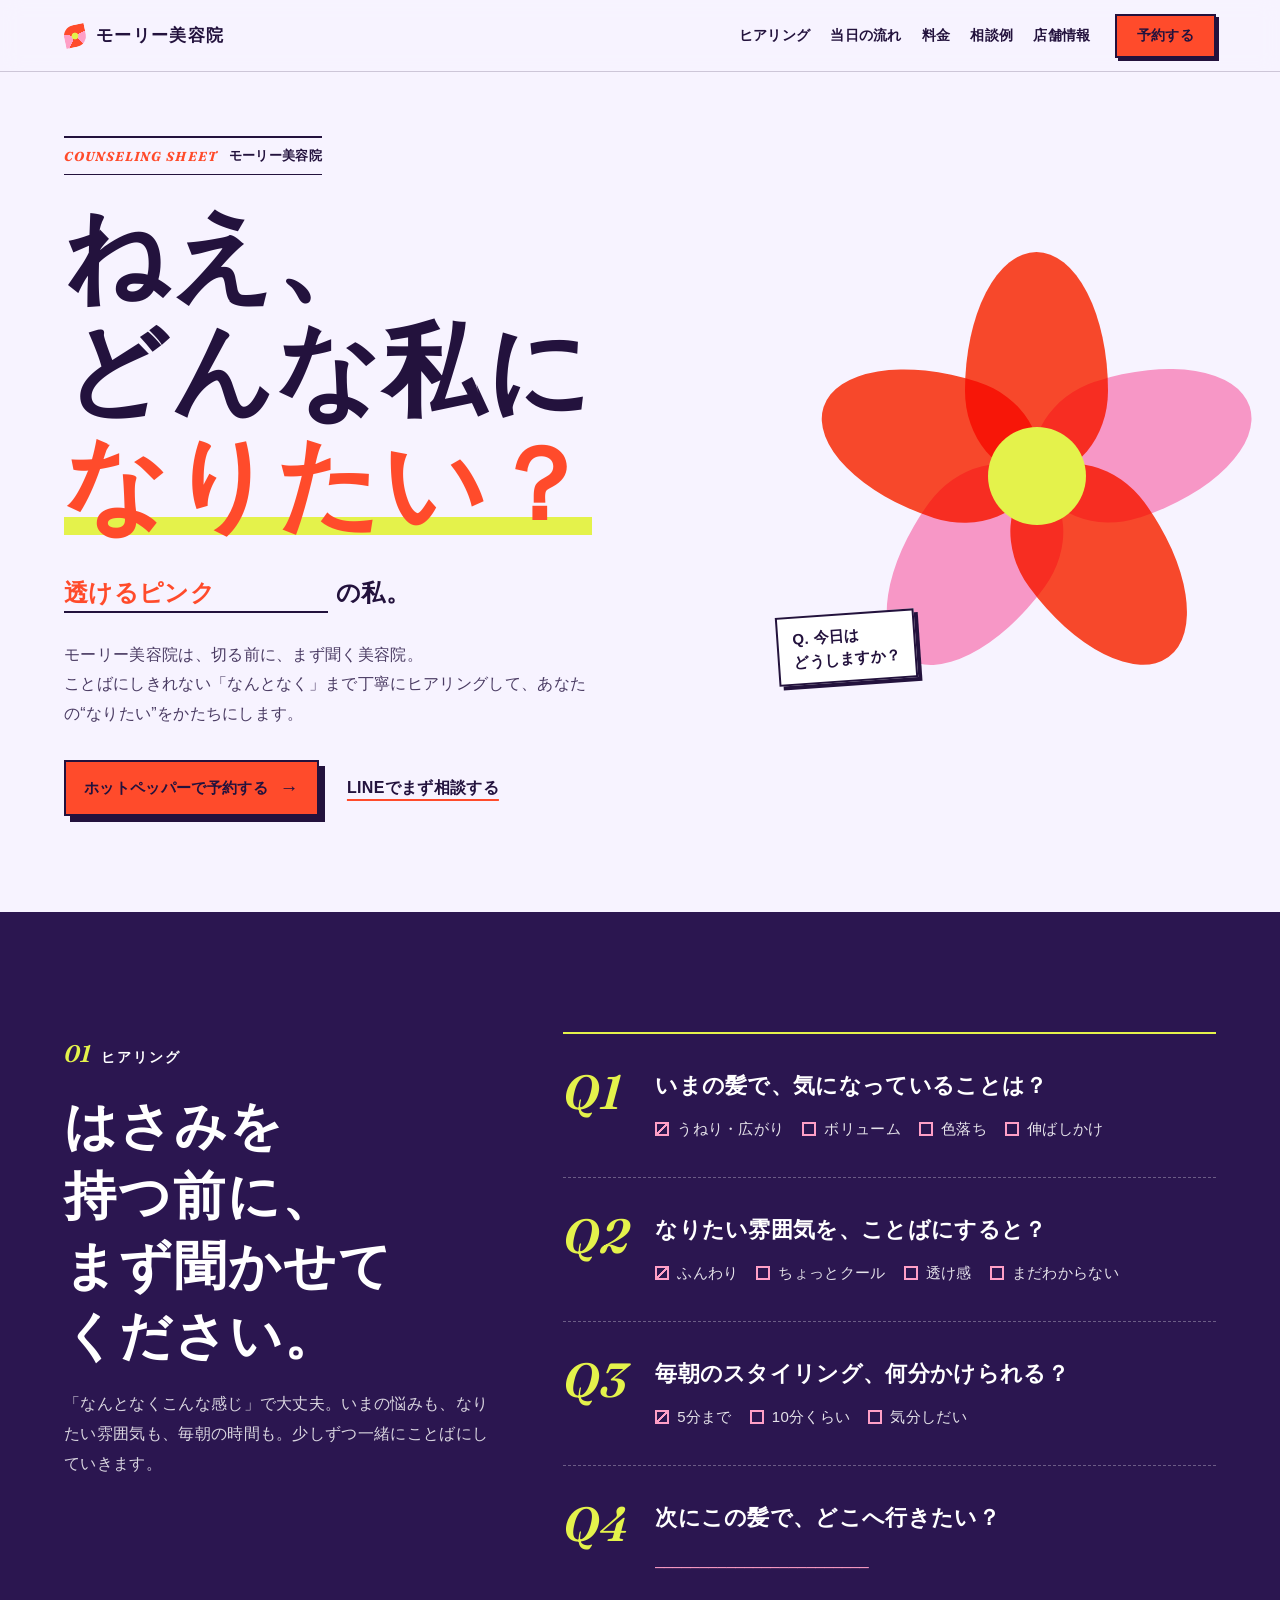
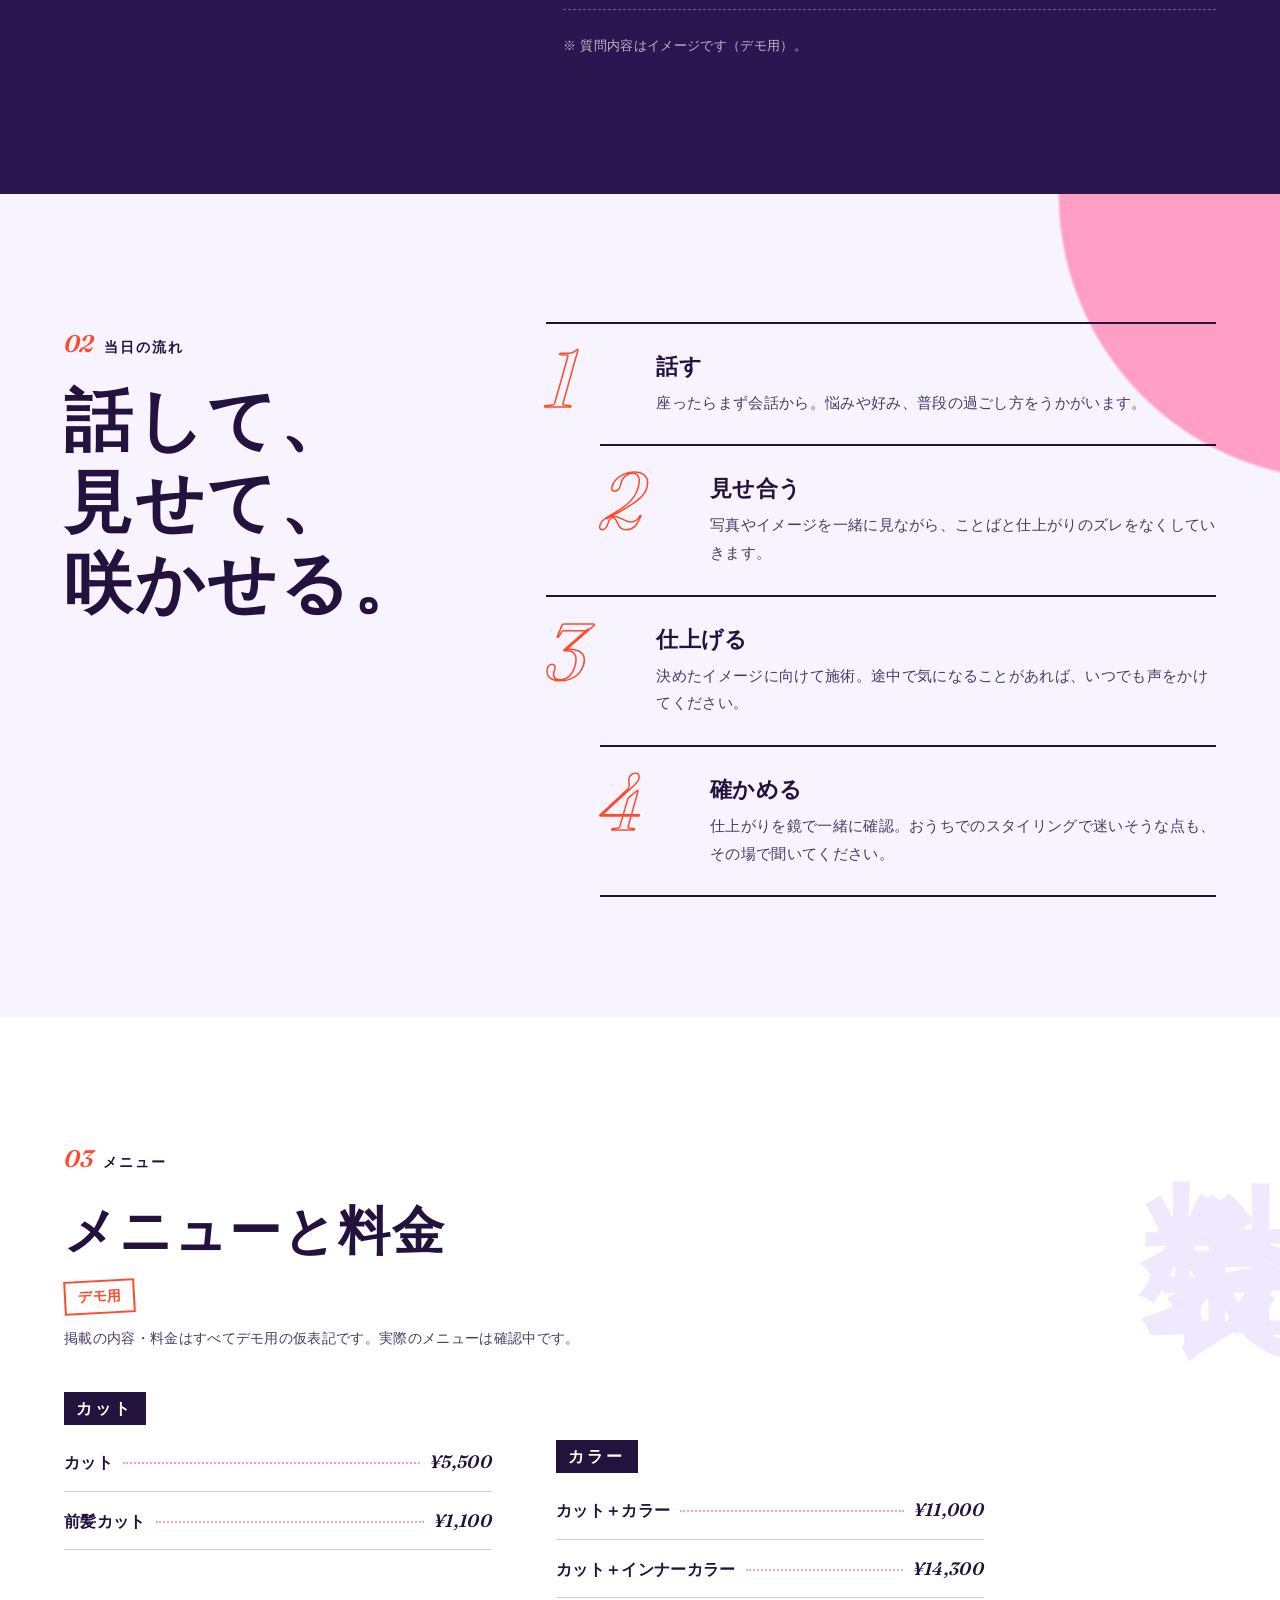
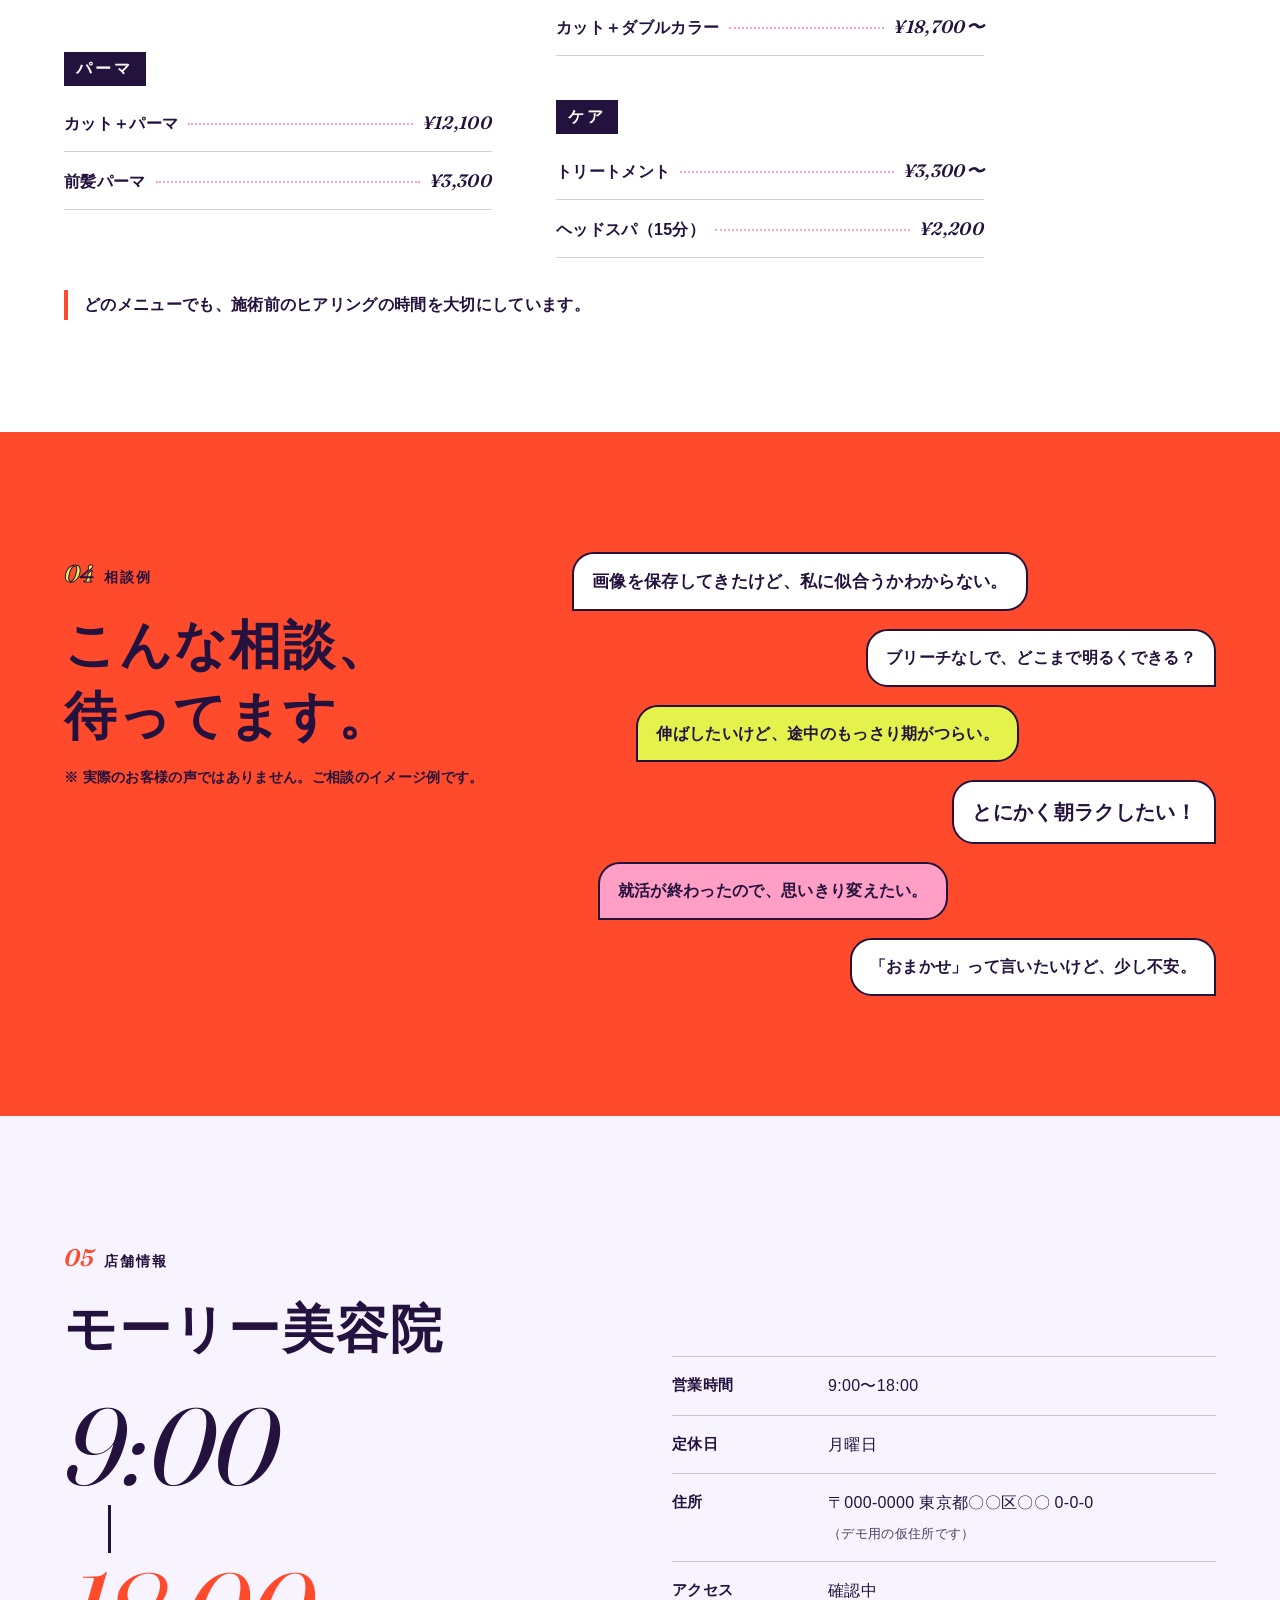
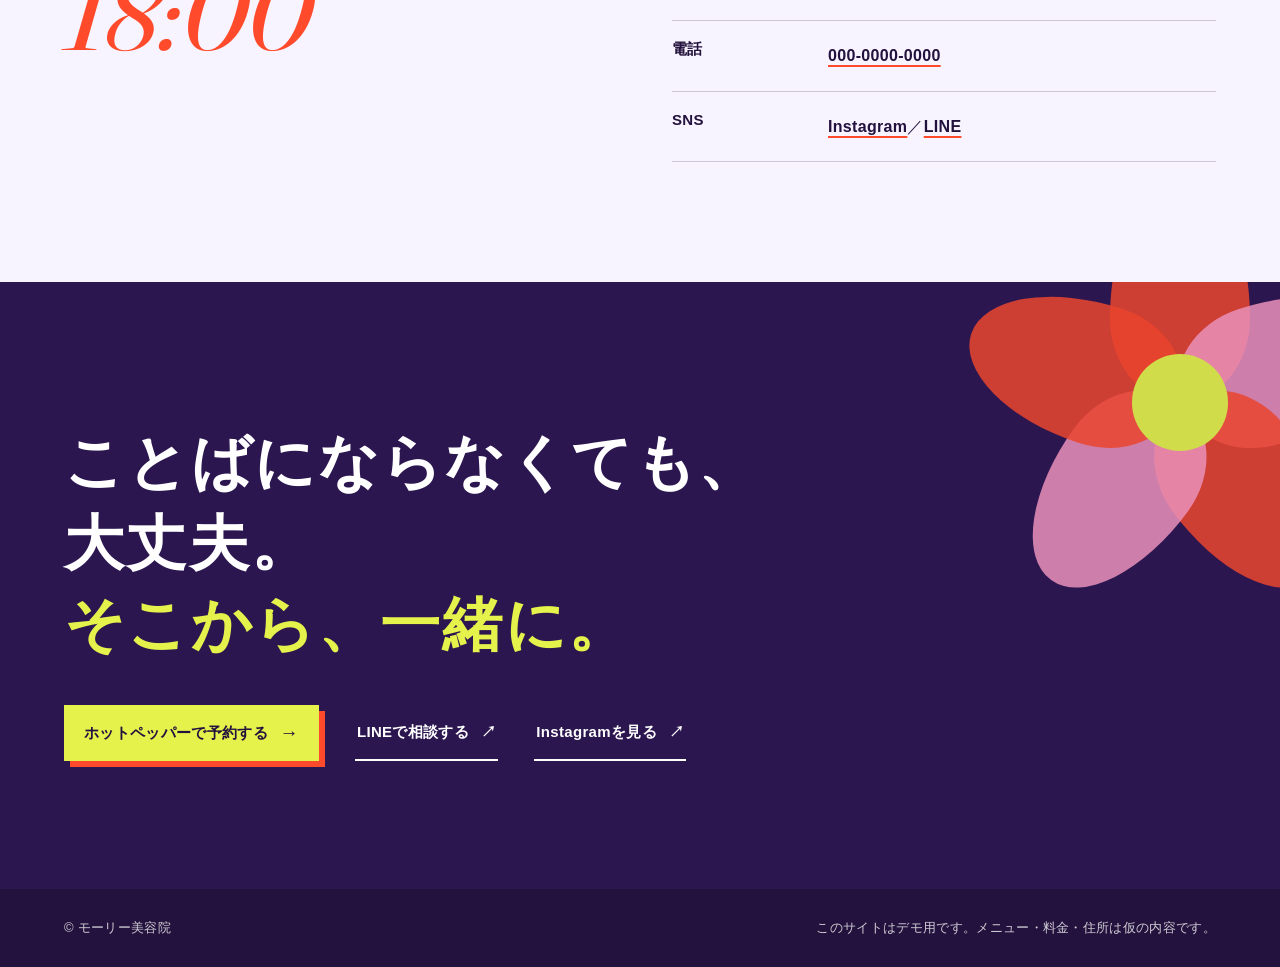
==== public/sites/morley-salon/index.html @ 08909220 "Add Morley salon LP (public/sites/morley-salon) Typography-led, counseling-sheet concept LP for モーリー" ====
<!doctype html>
<html lang="ja">
<head>
  <meta charset="utf-8">
  <meta name="viewport" content="width=device-width, initial-scale=1, viewport-fit=cover">
  <title>モーリー美容院｜話すほど、なりたい髪に近づく美容院</title>
  <meta name="description" content="モーリー美容院は、切る前にまず聞く美容院。なりたい雰囲気や毎日のスタイリングまで丁寧にヒアリングし、あなたの「なりたい」をかたちにします。営業時間 9:00〜18:00／月曜定休。">
  <meta name="theme-color" content="#2b1650">

  <meta property="og:type" content="website">
  <meta property="og:locale" content="ja_JP">
  <meta property="og:site_name" content="モーリー美容院">
  <meta property="og:title" content="モーリー美容院｜話すほど、なりたい髪に近づく美容院">
  <meta property="og:description" content="切る前に、まず聞く。なりたい雰囲気や毎日のスタイリングまで丁寧にヒアリングする美容院です。">
  <meta name="twitter:card" content="summary">

  <link rel="icon" href="data:image/svg+xml,%3Csvg xmlns='http://www.w3.org/2000/svg' viewBox='0 0 32 32'%3E%3Cg transform='translate(16 16)'%3E%3Cellipse cy='-7' rx='5' ry='8' fill='%23ff4b2b'/%3E%3Cellipse cy='-7' rx='5' ry='8' fill='%23ff9fc6' transform='rotate(72)'/%3E%3Cellipse cy='-7' rx='5' ry='8' fill='%23ff4b2b' transform='rotate(144)'/%3E%3Cellipse cy='-7' rx='5' ry='8' fill='%23ff9fc6' transform='rotate(216)'/%3E%3Cellipse cy='-7' rx='5' ry='8' fill='%23ff4b2b' transform='rotate(288)'/%3E%3Ccircle r='4' fill='%23e4f24b'/%3E%3C/g%3E%3C/svg%3E">

  <link rel="preconnect" href="https://fonts.googleapis.com">
  <link rel="preconnect" href="https://fonts.gstatic.com" crossorigin>
  <link rel="stylesheet" href="https://fonts.googleapis.com/css2?family=Fraunces:ital,opsz,wght@1,9..144,400;1,9..144,600&family=Zen+Kaku+Gothic+New:wght@400;700;900&display=swap">
  <link rel="stylesheet" href="style.css">
  <script src="script.js" defer></script>
</head>
<body>
  <a class="skip" href="#main">本文へスキップ</a>

  <header class="site-header">
    <a class="logo" href="#top" aria-label="モーリー美容院 ページの先頭へ">
      <span class="logo__mark" aria-hidden="true"></span>
      <span class="logo__text">モーリー美容院</span>
    </a>
    <button class="nav-toggle" type="button" aria-expanded="false" aria-controls="site-nav">
      <span class="nav-toggle__bars" aria-hidden="true"></span>
      <span class="nav-toggle__label">メニュー</span>
    </button>
    <nav class="site-nav" id="site-nav" aria-label="ページ内リンク">
      <ul>
        <li><a href="#hearing">ヒアリング</a></li>
        <li><a href="#flow">当日の流れ</a></li>
        <li><a href="#menu">料金</a></li>
        <li><a href="#talk">相談例</a></li>
        <li><a href="#info">店舗情報</a></li>
      </ul>
      <a class="site-nav__cta" href="https://beauty.hotpepper.jp/" target="_blank" rel="noopener noreferrer">予約する</a>
    </nav>
  </header>

  <main id="main">
    <!-- HERO: 問いかけから始まる -->
    <section class="hero" id="top" aria-labelledby="hero-title">
      <div class="hero__copy">
        <p class="hero__sheet"><span>COUNSELING SHEET</span> モーリー美容院</p>
        <h1 class="hero__title" id="hero-title">
          <span class="hero__line">ねえ、</span>
          <span class="hero__line">どんな私に</span>
          <span class="hero__line hero__line--accent">なりたい？</span>
        </h1>

        <p class="hero__fill">
          <span class="sr-only">たとえば「透けるピンク」「伸ばしかけでも可愛い」「朝5分で決まる」「特別な日仕様」の私。</span>
          <span class="hero__blank" aria-hidden="true">
            <span class="hero__words">
              <span>透けるピンク</span>
              <span>伸ばしかけでも可愛い</span>
              <span>朝5分で決まる</span>
              <span>特別な日仕様</span>
              <span>透けるピンク</span>
            </span>
          </span>
          <span class="hero__fill-tail" aria-hidden="true">の私。</span>
        </p>

        <p class="hero__lead">
          モーリー美容院は、切る前に、まず聞く美容院。<br class="br-md">
          ことばにしきれない「なんとなく」まで丁寧にヒアリングして、あなたの“なりたい”をかたちにします。
        </p>

        <div class="hero__actions">
          <a class="btn btn--block" href="https://beauty.hotpepper.jp/" target="_blank" rel="noopener noreferrer">
            ホットペッパーで予約する<span class="btn__arrow" aria-hidden="true">→</span>
          </a>
          <a class="textlink" href="https://entry.line.biz/start/jp/" target="_blank" rel="noopener noreferrer">LINEでまず相談する</a>
        </div>
      </div>

      <div class="hero__art" aria-hidden="true">
        <div class="bloom bloom--hero">
          <span style="--i:0"></span><span style="--i:1"></span><span style="--i:2"></span><span style="--i:3"></span><span style="--i:4"></span>
          <i></i>
        </div>
        <p class="hero__note">Q. 今日は<br>どうしますか？</p>
      </div>
    </section>

    <!-- HEARING SHEET: 強みをそのまま見せる -->
    <section class="hearing" id="hearing" aria-labelledby="hearing-title">
      <div class="hearing__head">
        <p class="eyebrow"><span class="num">01</span>ヒアリング</p>
        <h2 id="hearing-title"><span class="ib">はさみを</span><span class="ib">持つ前に、</span><br><span class="ib">まず聞かせて</span><span class="ib">ください。</span></h2>
        <p>「なんとなくこんな感じ」で大丈夫。いまの悩みも、なりたい雰囲気も、毎朝の時間も。少しずつ一緒にことばにしていきます。</p>
      </div>

      <ol class="sheet">
        <li class="sheet__row">
          <span class="sheet__q" aria-hidden="true">Q1</span>
          <div>
            <h3>いまの髪で、気になっていることは？</h3>
            <ul class="checks" aria-label="回答例">
              <li>うねり・広がり</li><li>ボリューム</li><li>色落ち</li><li>伸ばしかけ</li>
            </ul>
          </div>
        </li>
        <li class="sheet__row">
          <span class="sheet__q" aria-hidden="true">Q2</span>
          <div>
            <h3>なりたい雰囲気を、ことばにすると？</h3>
            <ul class="checks" aria-label="回答例">
              <li>ふんわり</li><li>ちょっとクール</li><li>透け感</li><li>まだわからない</li>
            </ul>
          </div>
        </li>
        <li class="sheet__row">
          <span class="sheet__q" aria-hidden="true">Q3</span>
          <div>
            <h3>毎朝のスタイリング、何分かけられる？</h3>
            <ul class="checks" aria-label="回答例">
              <li>5分まで</li><li>10分くらい</li><li>気分しだい</li>
            </ul>
          </div>
        </li>
        <li class="sheet__row">
          <span class="sheet__q" aria-hidden="true">Q4</span>
          <div>
            <h3>次にこの髪で、どこへ行きたい？</h3>
            <p class="sheet__free"><span aria-hidden="true">________________________</span><span class="sr-only">自由回答</span></p>
          </div>
        </li>
      </ol>
      <p class="hearing__note">※ 質問内容はイメージです（デモ用）。</p>
    </section>

    <!-- FLOW: 当日の流れ -->
    <section class="flow" id="flow" aria-labelledby="flow-title">
      <div class="flow__head">
        <p class="eyebrow"><span class="num">02</span>当日の流れ</p>
        <h2 id="flow-title">話して、<br>見せて、<br>咲かせる。</h2>
      </div>
      <ol class="steps">
        <li class="step">
          <span class="step__no" aria-hidden="true">1</span>
          <h3>話す</h3>
          <p>座ったらまず会話から。悩みや好み、普段の過ごし方をうかがいます。</p>
        </li>
        <li class="step">
          <span class="step__no" aria-hidden="true">2</span>
          <h3>見せ合う</h3>
          <p>写真やイメージを一緒に見ながら、ことばと仕上がりのズレをなくしていきます。</p>
        </li>
        <li class="step">
          <span class="step__no" aria-hidden="true">3</span>
          <h3>仕上げる</h3>
          <p>決めたイメージに向けて施術。途中で気になることがあれば、いつでも声をかけてください。</p>
        </li>
        <li class="step">
          <span class="step__no" aria-hidden="true">4</span>
          <h3>確かめる</h3>
          <p>仕上がりを鏡で一緒に確認。おうちでのスタイリングで迷いそうな点も、その場で聞いてください。</p>
        </li>
      </ol>
    </section>

    <!-- MENU: デモ用料金表 -->
    <section class="menu" id="menu" aria-labelledby="menu-title">
      <p class="menu__vertical" aria-hidden="true">料金表</p>
      <div class="menu__head">
        <p class="eyebrow"><span class="num">03</span>メニュー</p>
        <h2 id="menu-title">メニューと料金</h2>
        <p class="stamp">デモ用</p>
        <p class="menu__caution">掲載の内容・料金はすべてデモ用の仮表記です。実際のメニューは確認中です。</p>
      </div>

      <div class="pricelist">
        <section class="pricelist__group" aria-labelledby="pl-cut">
          <h3 id="pl-cut">カット</h3>
          <dl>
            <div><dt>カット</dt><dd>¥5,500</dd></div>
            <div><dt>前髪カット</dt><dd>¥1,100</dd></div>
          </dl>
        </section>
        <section class="pricelist__group" aria-labelledby="pl-color">
          <h3 id="pl-color">カラー</h3>
          <dl>
            <div><dt>カット＋カラー</dt><dd>¥11,000</dd></div>
            <div><dt>カット＋インナーカラー</dt><dd>¥14,300</dd></div>
            <div><dt>カット＋ダブルカラー</dt><dd>¥18,700〜</dd></div>
          </dl>
        </section>
        <section class="pricelist__group" aria-labelledby="pl-perm">
          <h3 id="pl-perm">パーマ</h3>
          <dl>
            <div><dt>カット＋パーマ</dt><dd>¥12,100</dd></div>
            <div><dt>前髪パーマ</dt><dd>¥3,300</dd></div>
          </dl>
        </section>
        <section class="pricelist__group" aria-labelledby="pl-care">
          <h3 id="pl-care">ケア</h3>
          <dl>
            <div><dt>トリートメント</dt><dd>¥3,300〜</dd></div>
            <div><dt>ヘッドスパ（15分）</dt><dd>¥2,200</dd></div>
          </dl>
        </section>
      </div>
      <p class="menu__foot">どのメニューでも、施術前のヒアリングの時間を大切にしています。</p>
    </section>

    <!-- TALK: 相談例（口コミではない） -->
    <section class="talk" id="talk" aria-labelledby="talk-title">
      <div class="talk__head">
        <p class="eyebrow"><span class="num">04</span>相談例</p>
        <h2 id="talk-title">こんな相談、<br>待ってます。</h2>
        <p class="talk__caution">※ 実際のお客様の声ではありません。ご相談のイメージ例です。</p>
      </div>
      <ul class="bubbles">
        <li class="bubble bubble--l">画像を保存してきたけど、私に似合うかわからない。</li>
        <li class="bubble">ブリーチなしで、どこまで明るくできる？</li>
        <li class="bubble bubble--alt">伸ばしたいけど、途中のもっさり期がつらい。</li>
        <li class="bubble bubble--s">とにかく朝ラクしたい！</li>
        <li class="bubble bubble--alt2">就活が終わったので、思いきり変えたい。</li>
        <li class="bubble">「おまかせ」って言いたいけど、少し不安。</li>
      </ul>
    </section>

    <!-- INFO -->
    <section class="info" id="info" aria-labelledby="info-title">
      <div class="info__head">
        <p class="eyebrow"><span class="num">05</span>店舗情報</p>
        <h2 id="info-title">モーリー美容院</h2>
      </div>

      <div class="info__time" aria-label="営業時間 9時から18時">
        <span class="info__clock">9:00</span><span class="info__dash" aria-hidden="true"></span><span class="info__clock">18:00</span>
      </div>

      <dl class="info__list">
        <div><dt>営業時間</dt><dd>9:00〜18:00</dd></div>
        <div><dt>定休日</dt><dd>月曜日</dd></div>
        <div><dt>住所</dt><dd>〒000-0000 東京都〇〇区〇〇 0-0-0<br><small>（デモ用の仮住所です）</small></dd></div>
        <div><dt>アクセス</dt><dd>確認中</dd></div>
        <div><dt>電話</dt><dd><a href="tel:00000000000">000-0000-0000</a></dd></div>
        <div><dt>SNS</dt><dd><a href="https://www.instagram.com/?hl=ja" target="_blank" rel="noopener noreferrer">Instagram</a>／<a href="https://entry.line.biz/start/jp/" target="_blank" rel="noopener noreferrer">LINE</a></dd></div>
      </dl>
    </section>

    <!-- CLOSING -->
    <section class="closing" aria-labelledby="closing-title">
      <div class="bloom bloom--closing" aria-hidden="true">
        <span style="--i:0"></span><span style="--i:1"></span><span style="--i:2"></span><span style="--i:3"></span><span style="--i:4"></span>
        <i></i>
      </div>
      <h2 id="closing-title"><span class="ib">ことばに</span><span class="ib">ならなくても、</span><br>大丈夫。<br><em><span class="ib">そこから、</span><span class="ib">一緒に。</span></em></h2>
      <ul class="closing__actions">
        <li><a class="btn btn--block btn--citron" href="https://beauty.hotpepper.jp/" target="_blank" rel="noopener noreferrer">ホットペッパーで予約する<span class="btn__arrow" aria-hidden="true">→</span></a></li>
        <li><a class="btn btn--ghost" href="https://entry.line.biz/start/jp/" target="_blank" rel="noopener noreferrer">LINEで相談する</a></li>
        <li><a class="btn btn--ghost" href="https://www.instagram.com/?hl=ja" target="_blank" rel="noopener noreferrer">Instagramを見る</a></li>
      </ul>
    </section>
  </main>

  <footer class="site-footer">
    <p>© モーリー美容院</p>
    <p>このサイトはデモ用です。メニュー・料金・住所は仮の内容です。</p>
  </footer>

  <nav class="dock" aria-label="予約・お問い合わせ">
    <a class="dock__main" href="https://beauty.hotpepper.jp/" target="_blank" rel="noopener noreferrer">予約する</a>
    <a href="https://entry.line.biz/start/jp/" target="_blank" rel="noopener noreferrer">LINE</a>
    <a href="tel:00000000000">電話</a>
  </nav>
</body>
</html>
---- public/sites/morley-salon/style.css ----
/* モーリー美容院 — DESIGN DNA「話すほど、咲く。」
   カウンセリングシートを構造にしたタイポグラフィ主体・左右非対称のLP */

:root {
  --paper: #f7f3ff;
  --paper-2: #efe8ff;
  --ink: #23123d;
  --ink-soft: #4a3b63;
  --violet: #2b1650;
  --vermilion: #ff4b2b;
  --pink: #ff9fc6;
  --citron: #e4f24b;
  --white: #fff;
  --line: rgba(35, 18, 61, .2);

  --font-ja: "Zen Kaku Gothic New", "Hiragino Sans", "Hiragino Kaku Gothic ProN", "Noto Sans JP", sans-serif;
  --font-accent: "Fraunces", Georgia, serif;

  --header-h: 60px;
  --dock-h: 64px;
  --gutter: 20px;
  --max: 1200px;
}

*,
*::before,
*::after { box-sizing: border-box; }

html {
  -webkit-text-size-adjust: 100%;
  scroll-behavior: smooth;
  scroll-padding-top: calc(var(--header-h) + 16px);
}

body {
  margin: 0;
  background: var(--paper);
  color: var(--ink);
  font-family: var(--font-ja);
  font-size: 1rem;
  line-height: 1.85;
  letter-spacing: .02em;
  overflow-x: clip;
  padding-bottom: calc(var(--dock-h) + env(safe-area-inset-bottom));
}

h1, h2, h3, p, ul, ol, dl, dd { margin: 0; }
ul, ol { padding: 0; list-style: none; }
a { color: inherit; }
img { max-width: 100%; height: auto; display: block; }

:focus-visible {
  outline: 3px solid var(--vermilion);
  outline-offset: 3px;
}

.sr-only {
  position: absolute !important;
  width: 1px; height: 1px;
  overflow: hidden;
  clip: rect(0 0 0 0);
  clip-path: inset(50%);
  white-space: nowrap;
}

.skip {
  position: absolute;
  left: 8px; top: -100px;
  z-index: 100;
  background: var(--ink);
  color: var(--white);
  padding: 10px 16px;
}
.skip:focus { top: 8px; }

.br-md { display: none; }

/* ---------- Header ---------- */
.site-header {
  position: fixed;
  inset: 0 0 auto 0;
  z-index: 50;
  height: var(--header-h);
  display: flex;
  align-items: center;
  justify-content: space-between;
  padding: 0 var(--gutter);
  background: rgba(247, 243, 255, .92);
  -webkit-backdrop-filter: blur(10px);
  backdrop-filter: blur(10px);
  border-bottom: 1px solid var(--line);
}

.logo {
  display: inline-flex;
  align-items: center;
  gap: 10px;
  text-decoration: none;
  font-weight: 900;
  font-size: 1.0625rem;
  letter-spacing: .08em;
  min-height: 44px;
}
.logo__mark {
  width: 22px; height: 22px;
  background:
    radial-gradient(circle at 50% 50%, var(--citron) 0 22%, transparent 23%),
    conic-gradient(var(--vermilion) 0 20%, var(--pink) 0 40%, var(--vermilion) 0 60%, var(--pink) 0 80%, var(--vermilion) 0);
  border-radius: 50% 0 50% 0;
  transform: rotate(-12deg);
}

.nav-toggle {
  display: inline-flex;
  align-items: center;
  gap: 8px;
  min-height: 44px;
  padding: 0 4px 0 8px;
  border: 0;
  background: none;
  color: var(--ink);
  font: inherit;
  font-size: .875rem;
  font-weight: 700;
  cursor: pointer;
}
.nav-toggle__bars,
.nav-toggle__bars::before,
.nav-toggle__bars::after {
  display: block;
  width: 22px; height: 2px;
  background: currentColor;
  transition: transform .25s;
}
.nav-toggle__bars { position: relative; }
.nav-toggle__bars::before,
.nav-toggle__bars::after { content: ""; position: absolute; left: 0; }
.nav-toggle__bars::before { top: -7px; }
.nav-toggle__bars::after { top: 7px; width: 14px; }
.nav-toggle[aria-expanded="true"] .nav-toggle__bars { background: transparent; }
.nav-toggle[aria-expanded="true"] .nav-toggle__bars::before { transform: translateY(7px) rotate(45deg); }
.nav-toggle[aria-expanded="true"] .nav-toggle__bars::after { width: 22px; transform: translateY(-7px) rotate(-45deg); }

.site-nav {
  position: fixed;
  top: var(--header-h);
  left: 0; right: 0;
  background: var(--violet);
  color: var(--white);
  padding: 8px var(--gutter) 28px;
  display: none;
  max-height: calc(100dvh - var(--header-h));
  overflow-y: auto;
}
.site-nav.is-open { display: block; }
.site-nav ul li { border-bottom: 1px solid rgba(255, 255, 255, .16); }
.site-nav ul a {
  display: flex;
  align-items: center;
  min-height: 56px;
  font-size: 1.125rem;
  font-weight: 700;
  text-decoration: none;
}
.site-nav__cta {
  display: flex;
  align-items: center;
  justify-content: center;
  margin-top: 20px;
  min-height: 52px;
  background: var(--citron);
  color: var(--ink);
  font-weight: 900;
  text-decoration: none;
}

/* ---------- Buttons ---------- */
.btn {
  display: inline-flex;
  align-items: center;
  justify-content: space-between;
  gap: 12px;
  min-height: 56px;
  padding: 0 18px;
  font-weight: 900;
  font-size: .9375rem;
  white-space: nowrap;
  text-decoration: none;
  transition: transform .2s, box-shadow .2s;
}
.btn--block {
  background: var(--vermilion);
  color: var(--ink);
  border: 2px solid var(--ink);
  box-shadow: 6px 6px 0 var(--ink);
}
.btn--block:hover { transform: translate(-2px, -2px); box-shadow: 8px 8px 0 var(--ink); }
.btn--block:active { transform: translate(4px, 4px); box-shadow: 2px 2px 0 var(--ink); }
.btn--citron { background: var(--citron); border-color: var(--citron); box-shadow: 6px 6px 0 var(--vermilion); }
.btn--citron:hover { box-shadow: 8px 8px 0 var(--vermilion); }
.btn--citron:active { box-shadow: 2px 2px 0 var(--vermilion); }
.btn--ghost {
  color: var(--white);
  border-bottom: 2px solid currentColor;
  padding: 0 2px;
}
.btn--ghost::after { content: "↗"; font-family: var(--font-accent); }
.btn--ghost:hover { color: var(--citron); }
.btn__arrow { font-family: var(--font-accent); font-size: 1.25em; }

.textlink {
  display: inline-flex;
  align-items: center;
  min-height: 44px;
  font-weight: 700;
  text-decoration: underline;
  text-decoration-thickness: 2px;
  text-underline-offset: 6px;
  text-decoration-color: var(--vermilion);
}
.textlink:hover { color: var(--vermilion); }

/* ---------- Shared ---------- */
section { position: relative; }

.eyebrow {
  display: flex;
  align-items: baseline;
  gap: 10px;
  font-size: .875rem;
  font-weight: 700;
  letter-spacing: .14em;
  margin-bottom: 14px;
}
.num {
  font-family: var(--font-accent);
  font-style: italic;
  font-weight: 600;
  font-size: 1.5rem;
  letter-spacing: 0;
  color: var(--vermilion);
}

h2 .ib { display: inline-block; }

h2 {
  font-weight: 900;
  font-size: clamp(1.75rem, 1.2rem + 2.8vw, 3.25rem);
  line-height: 1.35;
  letter-spacing: .04em;
}

/* ---------- Bloom (CSSの花) ---------- */
.bloom {
  position: relative;
  aspect-ratio: 1;
  animation: spin 60s linear infinite;
}
.bloom span {
  position: absolute;
  left: 34%;
  bottom: 50%;
  width: 32%;
  height: 50%;
  border-radius: 50% 50% 50% 50% / 62% 62% 38% 38%;
  transform-origin: 50% 100%;
  transform: rotate(calc(var(--i) * 72deg));
  background: var(--vermilion);
  mix-blend-mode: multiply;
}
.bloom span:nth-child(even) { background: var(--pink); }
.bloom i {
  position: absolute;
  left: 50%; top: 50%;
  width: 22%; height: 22%;
  margin: -11% 0 0 -11%;
  border-radius: 50%;
  background: var(--citron);
}
@keyframes spin { to { transform: rotate(360deg); } }

/* ---------- Hero ---------- */
.hero {
  padding: calc(var(--header-h) + 36px) var(--gutter) 64px;
  display: grid;
  gap: 32px;
  overflow: hidden;
}

.hero__sheet {
  display: inline-flex;
  flex-wrap: wrap;
  gap: 4px 12px;
  align-items: center;
  font-size: .8125rem;
  font-weight: 700;
  border-top: 2px solid var(--ink);
  border-bottom: 1px solid var(--ink);
  padding: 6px 0;
  margin-bottom: 24px;
}
.hero__sheet span {
  font-family: var(--font-accent);
  font-style: italic;
  letter-spacing: .08em;
  color: var(--vermilion);
}

.hero__title {
  font-weight: 900;
  font-size: clamp(2.75rem, 1.6rem + 6vw, 6.5rem);
  line-height: 1.12;
  letter-spacing: .02em;
}
.hero__line { display: block; }
.hero__line--accent {
  color: var(--vermilion);
  position: relative;
  isolation: isolate;
  width: fit-content;
}
.hero__line--accent::after {
  content: "";
  position: absolute;
  left: 0; right: 0; bottom: .08em;
  height: .18em;
  background: var(--citron);
  z-index: -1;
}

.hero__fill {
  margin-top: 28px;
  display: flex;
  flex-wrap: wrap;
  align-items: baseline;
  gap: 4px 8px;
  font-size: clamp(1.125rem, 1rem + .8vw, 1.5rem);
  font-weight: 700;
}
.hero__blank {
  display: inline-block;
  height: 1.6em;
  overflow: hidden;
  border-bottom: 2px solid var(--ink);
  min-width: 11em;
  max-width: 100%;
  vertical-align: bottom;
}
.hero__words {
  display: flex;
  flex-direction: column;
  animation: words 12s cubic-bezier(.7, 0, .3, 1) infinite;
}
.hero__words span {
  display: block;
  height: 1.6em;
  line-height: 1.6em;
  color: var(--vermilion);
  white-space: nowrap;
}
@keyframes words {
  0%, 20% { transform: translateY(0); }
  25%, 45% { transform: translateY(-1.6em); }
  50%, 70% { transform: translateY(-3.2em); }
  75%, 95% { transform: translateY(-4.8em); }
  100% { transform: translateY(-6.4em); }
}

.hero__lead {
  margin-top: 24px;
  max-width: 34em;
  color: var(--ink-soft);
}

.hero__actions {
  margin-top: 32px;
  display: flex;
  flex-direction: column;
  align-items: flex-start;
  gap: 18px;
}
.hero__actions .btn--block { width: 100%; max-width: 360px; }

.hero__art {
  position: relative;
  justify-self: end;
  width: min(78vw, 340px);
  margin-right: -12%;
}
.hero__note {
  position: absolute;
  left: -8%;
  bottom: 4%;
  background: var(--white);
  border: 2px solid var(--ink);
  padding: 10px 14px;
  font-weight: 700;
  font-size: .9375rem;
  line-height: 1.5;
  transform: rotate(-4deg);
  box-shadow: 4px 4px 0 var(--ink);
}

/* ---------- Hearing sheet ---------- */
.hearing {
  background: var(--violet);
  color: var(--white);
  padding: 80px var(--gutter) 72px;
}
.hearing .num { color: var(--citron); }
.hearing__head p:last-child {
  margin-top: 18px;
  color: rgba(255, 255, 255, .82);
  max-width: 30em;
}

.sheet {
  margin-top: 48px;
  border-top: 2px solid var(--citron);
}
.sheet__row {
  display: grid;
  grid-template-columns: 3.2rem 1fr;
  gap: 4px 12px;
  padding: 26px 0;
  border-bottom: 1px dashed rgba(255, 255, 255, .3);
}
.sheet__row > div { min-width: 0; }
.sheet__q {
  font-family: var(--font-accent);
  font-style: italic;
  font-weight: 600;
  font-size: 2rem;
  line-height: 1;
  color: var(--citron);
}
.sheet h3 {
  font-size: 1.125rem;
  line-height: 1.6;
  font-weight: 700;
}
.checks {
  margin-top: 12px;
  display: flex;
  flex-wrap: wrap;
  gap: 8px 18px;
}
.checks li {
  display: inline-flex;
  align-items: center;
  gap: 8px;
  font-size: .9375rem;
  color: rgba(255, 255, 255, .88);
}
.checks li::before {
  content: "";
  width: 14px; height: 14px;
  border: 2px solid var(--pink);
  flex: none;
}
.checks li:first-child::before {
  background: linear-gradient(135deg, transparent 42%, var(--pink) 42% 58%, transparent 58%);
}
.sheet__free {
  position: relative;
  margin-top: 10px;
  color: var(--pink);
  overflow: hidden;
  white-space: nowrap;
  letter-spacing: 0;
}
.hearing__note {
  margin-top: 20px;
  font-size: .8125rem;
  color: rgba(255, 255, 255, .7);
}

/* ---------- Flow ---------- */
.flow {
  padding: 88px var(--gutter) 80px;
  background:
    radial-gradient(circle at 105% 0%, var(--pink) 0 18%, transparent 18.2%),
    var(--paper);
}
.flow__head h2 { font-size: clamp(2.25rem, 1.4rem + 4vw, 4.25rem); line-height: 1.2; }

.steps {
  margin-top: 40px;
  counter-reset: step;
}
.step {
  position: relative;
  padding: 22px 0 22px 64px;
  border-top: 2px solid var(--ink);
}
.step:last-child { border-bottom: 2px solid var(--ink); }
.step__no {
  position: absolute;
  left: 0; top: 10px;
  font-family: var(--font-accent);
  font-style: italic;
  font-weight: 400;
  font-size: 3.25rem;
  line-height: 1;
  color: transparent;
  -webkit-text-stroke: 1.5px var(--vermilion);
}
.step h3 {
  font-size: 1.375rem;
  font-weight: 900;
  line-height: 1.4;
}
.step p {
  margin-top: 6px;
  color: var(--ink-soft);
  font-size: .9375rem;
}

/* ---------- Menu ---------- */
.menu {
  background: var(--white);
  padding: 80px var(--gutter) 72px;
  overflow: hidden;
}
.menu__vertical {
  position: absolute;
  right: -0.08em;
  top: 40px;
  writing-mode: vertical-rl;
  font-weight: 900;
  font-size: clamp(4.5rem, 3rem + 8vw, 10rem);
  line-height: 1;
  color: var(--paper-2);
  letter-spacing: .1em;
  pointer-events: none;
  user-select: none;
}
.menu__head { position: relative; }
.stamp {
  display: inline-block;
  margin-top: 14px;
  padding: 2px 12px;
  border: 2px solid var(--vermilion);
  color: var(--vermilion);
  font-weight: 900;
  font-size: .875rem;
  transform: rotate(-3deg);
}
.menu__caution {
  margin-top: 12px;
  font-size: .875rem;
  color: var(--ink-soft);
}

.pricelist {
  position: relative;
  margin-top: 40px;
  display: grid;
  gap: 36px;
}
.pricelist__group h3 {
  display: inline-block;
  font-size: 1rem;
  font-weight: 900;
  letter-spacing: .2em;
  background: var(--ink);
  color: var(--white);
  padding: 2px 12px;
  margin-bottom: 8px;
}
.pricelist dl > div {
  display: flex;
  align-items: baseline;
  gap: 10px;
  padding: 12px 0;
  border-bottom: 1px solid var(--line);
}
.pricelist dt {
  font-weight: 700;
  min-width: 0;
}
.pricelist dd {
  margin-left: auto;
  font-family: var(--font-accent);
  font-style: italic;
  font-weight: 600;
  font-size: 1.125rem;
  white-space: nowrap;
}
.pricelist dl > div::after {
  content: "";
  order: 1;
  flex: 1 1 0;
  min-width: 12px;
  border-bottom: 2px dotted var(--pink);
  transform: translateY(-4px);
}
.pricelist dd { order: 2; margin-left: 0; }

.menu__foot {
  position: relative;
  margin-top: 36px;
  padding-left: 16px;
  border-left: 4px solid var(--vermilion);
  font-weight: 700;
}

/* ---------- Talk ---------- */
.talk {
  background: var(--vermilion);
  color: var(--ink);
  padding: 80px var(--gutter) 88px;
  overflow: hidden;
}
.talk .num { color: var(--citron); -webkit-text-stroke: 1px var(--ink); }
.talk__caution {
  margin-top: 14px;
  font-size: .875rem;
  font-weight: 700;
}

.bubbles {
  margin-top: 40px;
  display: flex;
  flex-direction: column;
  gap: 18px;
}
.bubble {
  position: relative;
  align-self: flex-start;
  max-width: 92%;
  background: var(--white);
  border: 2px solid var(--ink);
  padding: 14px 18px;
  font-weight: 700;
  line-height: 1.6;
  border-radius: 22px 22px 22px 0;
}
.bubble:nth-child(even) {
  align-self: flex-end;
  border-radius: 22px 22px 0 22px;
}
.bubble--alt { background: var(--citron); }
.bubble--alt2 { background: var(--pink); }
.bubble--l { font-size: 1.0625rem; }
.bubble--s { font-size: 1.25rem; font-weight: 900; }

/* ---------- Info ---------- */
.info {
  padding: 88px var(--gutter) 80px;
  background: var(--paper);
}
.info__time {
  margin: 28px 0 36px;
  display: flex;
  flex-wrap: wrap;
  align-items: center;
  gap: 4px 14px;
  font-family: var(--font-accent);
  font-style: italic;
  font-weight: 400;
  font-size: clamp(3rem, 2rem + 6vw, 7.5rem);
  line-height: 1;
  letter-spacing: -.02em;
}
.info__clock:last-child { color: var(--vermilion); }
.info__dash {
  width: clamp(28px, 6vw, 96px);
  height: 3px;
  background: var(--ink);
}
.info__list > div {
  display: grid;
  grid-template-columns: 6em 1fr;
  gap: 12px;
  padding: 14px 0;
  border-top: 1px solid var(--line);
}
.info__list > div:last-child { border-bottom: 1px solid var(--line); }
.info__list dt { font-weight: 700; font-size: .9375rem; }
.info__list dd { min-width: 0; overflow-wrap: anywhere; }
.info__list small { font-size: .8125rem; color: var(--ink-soft); }
.info__list a {
  display: inline-block;
  padding: 6px 0;
  text-decoration-thickness: 2px;
  text-underline-offset: 4px;
  text-decoration-color: var(--vermilion);
  font-weight: 700;
}

/* ---------- Closing ---------- */
.closing {
  background: var(--violet);
  color: var(--white);
  padding: 96px var(--gutter) 88px;
  overflow: hidden;
}
.closing .bloom {
  position: absolute;
  width: 200px;
  right: -80px;
  top: -90px;
  opacity: .9;
}
.closing .bloom span { mix-blend-mode: normal; opacity: .85; }
.closing h2 {
  position: relative;
  font-size: clamp(1.875rem, 1.2rem + 3.4vw, 3.75rem);
}
.closing h2 em {
  font-style: normal;
  color: var(--citron);
}
.closing__actions {
  position: relative;
  margin-top: 40px;
  display: flex;
  flex-direction: column;
  align-items: flex-start;
  gap: 18px;
}
.closing__actions li:first-child { width: 100%; max-width: 380px; }
.closing__actions .btn--block { width: 100%; }

/* ---------- Footer ---------- */
.site-footer {
  background: var(--ink);
  color: rgba(255, 255, 255, .78);
  padding: 28px var(--gutter);
  font-size: .8125rem;
  line-height: 1.7;
}

/* ---------- Dock (mobile fixed CTA) ---------- */
.dock {
  position: fixed;
  left: 0; right: 0; bottom: 0;
  z-index: 40;
  display: grid;
  grid-template-columns: 2fr 1fr 1fr;
  height: calc(var(--dock-h) + env(safe-area-inset-bottom));
  padding-bottom: env(safe-area-inset-bottom);
  background: var(--ink);
  border-top: 2px solid var(--ink);
}
.dock a {
  display: flex;
  align-items: center;
  justify-content: center;
  color: var(--white);
  font-weight: 700;
  text-decoration: none;
  border-left: 1px solid rgba(255, 255, 255, .18);
}
.dock .dock__main {
  background: var(--vermilion);
  color: var(--ink);
  font-weight: 900;
  border-left: 0;
}

/* ================= 768px〜 ================= */
@media (min-width: 768px) {
  :root {
    --header-h: 72px;
    --gutter: 40px;
  }
  body { padding-bottom: 0; }
  .dock { display: none; }
  .br-md { display: inline; }

  .nav-toggle { display: none; }
  .site-nav {
    position: static;
    display: flex;
    align-items: center;
    gap: 24px;
    padding: 0;
    background: none;
    color: var(--ink);
    max-height: none;
    overflow: visible;
  }
  .site-nav ul { display: flex; gap: 20px; }
  .site-nav ul li { border: 0; }
  .site-nav ul a {
    min-height: 44px;
    font-size: .875rem;
    position: relative;
  }
  .site-nav ul a::after {
    content: "";
    position: absolute;
    left: 0; right: 100%; bottom: 8px;
    height: 2px;
    background: var(--vermilion);
    transition: right .25s;
  }
  .site-nav ul a:hover::after { right: 0; }
  .site-nav__cta {
    margin: 0;
    min-height: 44px;
    padding: 0 20px;
    background: var(--vermilion);
    border: 2px solid var(--ink);
    box-shadow: 3px 3px 0 var(--ink);
    font-size: .875rem;
  }

  .hero {
    grid-template-columns: 1.35fr 1fr;
    align-items: center;
    padding-top: calc(var(--header-h) + 64px);
    padding-bottom: 96px;
    min-height: min(100svh, 920px);
  }
  .hero__art { width: 100%; max-width: 480px; margin-right: -30%; }

  .hearing { padding: 104px var(--gutter); }
  .flow { padding: 112px var(--gutter) 104px; }
  .menu { padding: 120px var(--gutter) 112px; }
  .pricelist {
    grid-template-columns: 1fr 1fr;
    gap: 44px 64px;
    max-width: 920px;
  }
  .pricelist__group:nth-child(2) { transform: translateY(48px); }
  .pricelist__group:nth-child(4) { transform: translateY(48px); }
  .menu__foot { margin-top: 80px; max-width: 920px; }
  .talk { padding: 104px var(--gutter); }
  .bubble { max-width: 78%; }
  .bubble:nth-child(3) { margin-left: 10%; }
  .bubble:nth-child(5) { margin-left: 4%; }
  .sheet__row { grid-template-columns: 5rem 1fr; padding: 34px 0; }
  .sheet__q { font-size: 3rem; }
  .sheet h3 { font-size: 1.375rem; }
  .step { padding: 28px 0 28px 110px; }
  .step__no { font-size: 5rem; top: 14px; }

  .info {
    display: grid;
    grid-template-columns: 1fr 1fr;
    gap: 0 64px;
    padding: 120px var(--gutter);
  }
  .info__head { grid-column: 1 / -1; }
  .info__time { grid-column: 1 / -1; }
  .info__list { grid-column: 1 / -1; max-width: 760px; }
  .info__list > div { grid-template-columns: 9em 1fr; }

  .closing { padding: 140px var(--gutter) 128px; }
  .closing .bloom { width: 440px; right: -120px; top: -100px; }
  .closing__actions { flex-direction: row; flex-wrap: wrap; align-items: center; gap: 24px 36px; }
  .closing__actions li:first-child { width: auto; }

  .site-footer { display: flex; justify-content: space-between; gap: 24px; }
}

/* ================= 1024px〜 ================= */
@media (min-width: 1024px) {
  .hero__actions { flex-direction: row; align-items: center; gap: 28px; }
  .hero__actions .btn--block { width: auto; }

  .hearing {
    display: grid;
    grid-template-columns: 1fr 1.5fr;
    gap: 64px;
    padding: 120px var(--gutter);
  }
  .hearing__head { position: sticky; top: calc(var(--header-h) + 40px); align-self: start; }
  .sheet { margin-top: 0; }
  .hearing__note { grid-column: 2; margin-top: -40px; }

  .flow {
    display: grid;
    grid-template-columns: 1fr 1.6fr;
    gap: 64px;
    padding: 128px var(--gutter) 120px;
  }
  .steps { margin-top: 0; }
  .step:nth-child(even) { margin-left: 8%; }

  .talk {
    display: grid;
    grid-template-columns: 1fr 1.4fr;
    gap: 48px;
    padding: 120px var(--gutter);
  }
  .bubbles { margin-top: 0; }
}

/* ================= 1200px〜 ================= */
@media (min-width: 1200px) {
  :root { --gutter: max(64px, calc((100vw - var(--max)) / 2)); }
  .hero { grid-template-columns: 1.5fr 1fr; }
  .hero__art { margin-right: -10%; }
  .info__list { grid-column: 2; margin-top: -8px; }
  .info__time { grid-column: 1; align-self: start; flex-direction: column; align-items: flex-start; }
  .info__dash { width: 3px; height: 48px; margin-left: .4em; }
}

/* ---------- Motion ---------- */
@media (prefers-reduced-motion: reduce) {
  html { scroll-behavior: auto; }
  .bloom, .hero__words { animation: none; }
  .btn, .nav-toggle__bars, .nav-toggle__bars::before, .nav-toggle__bars::after { transition: none; }
}
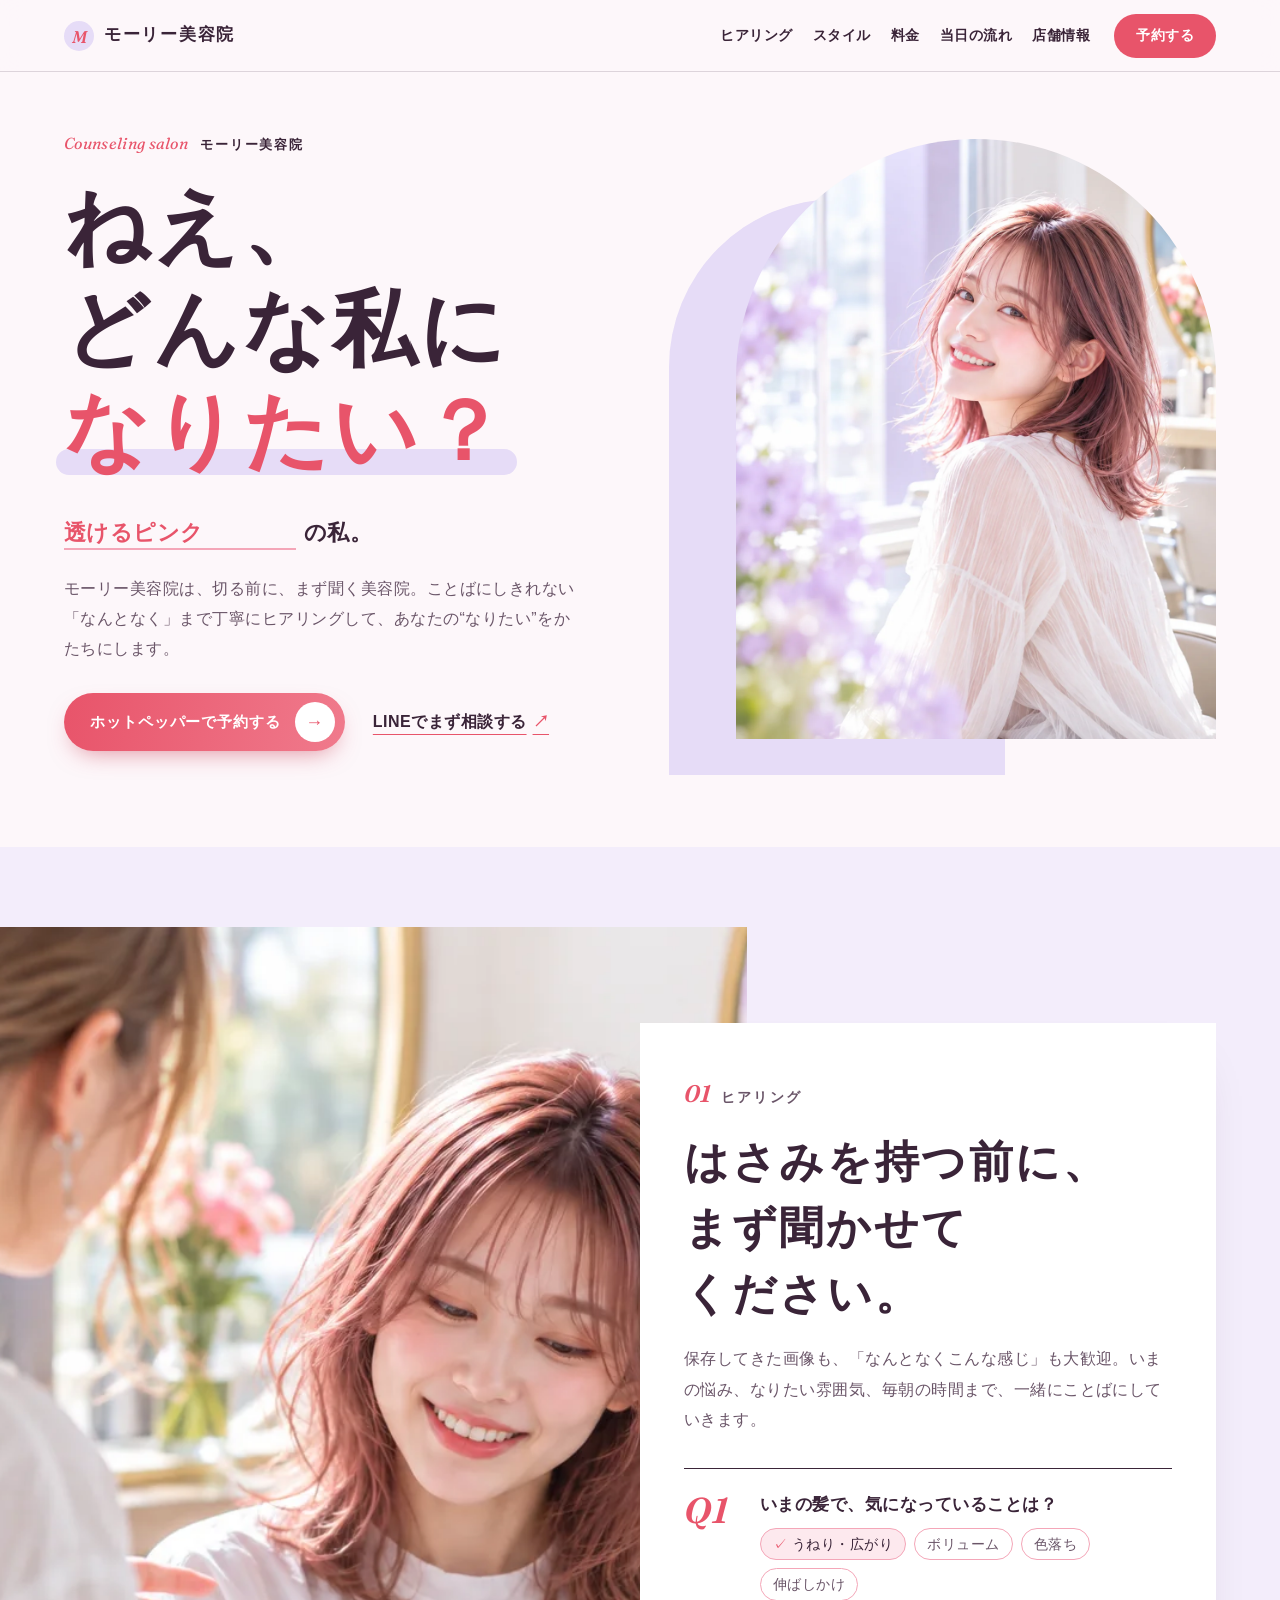
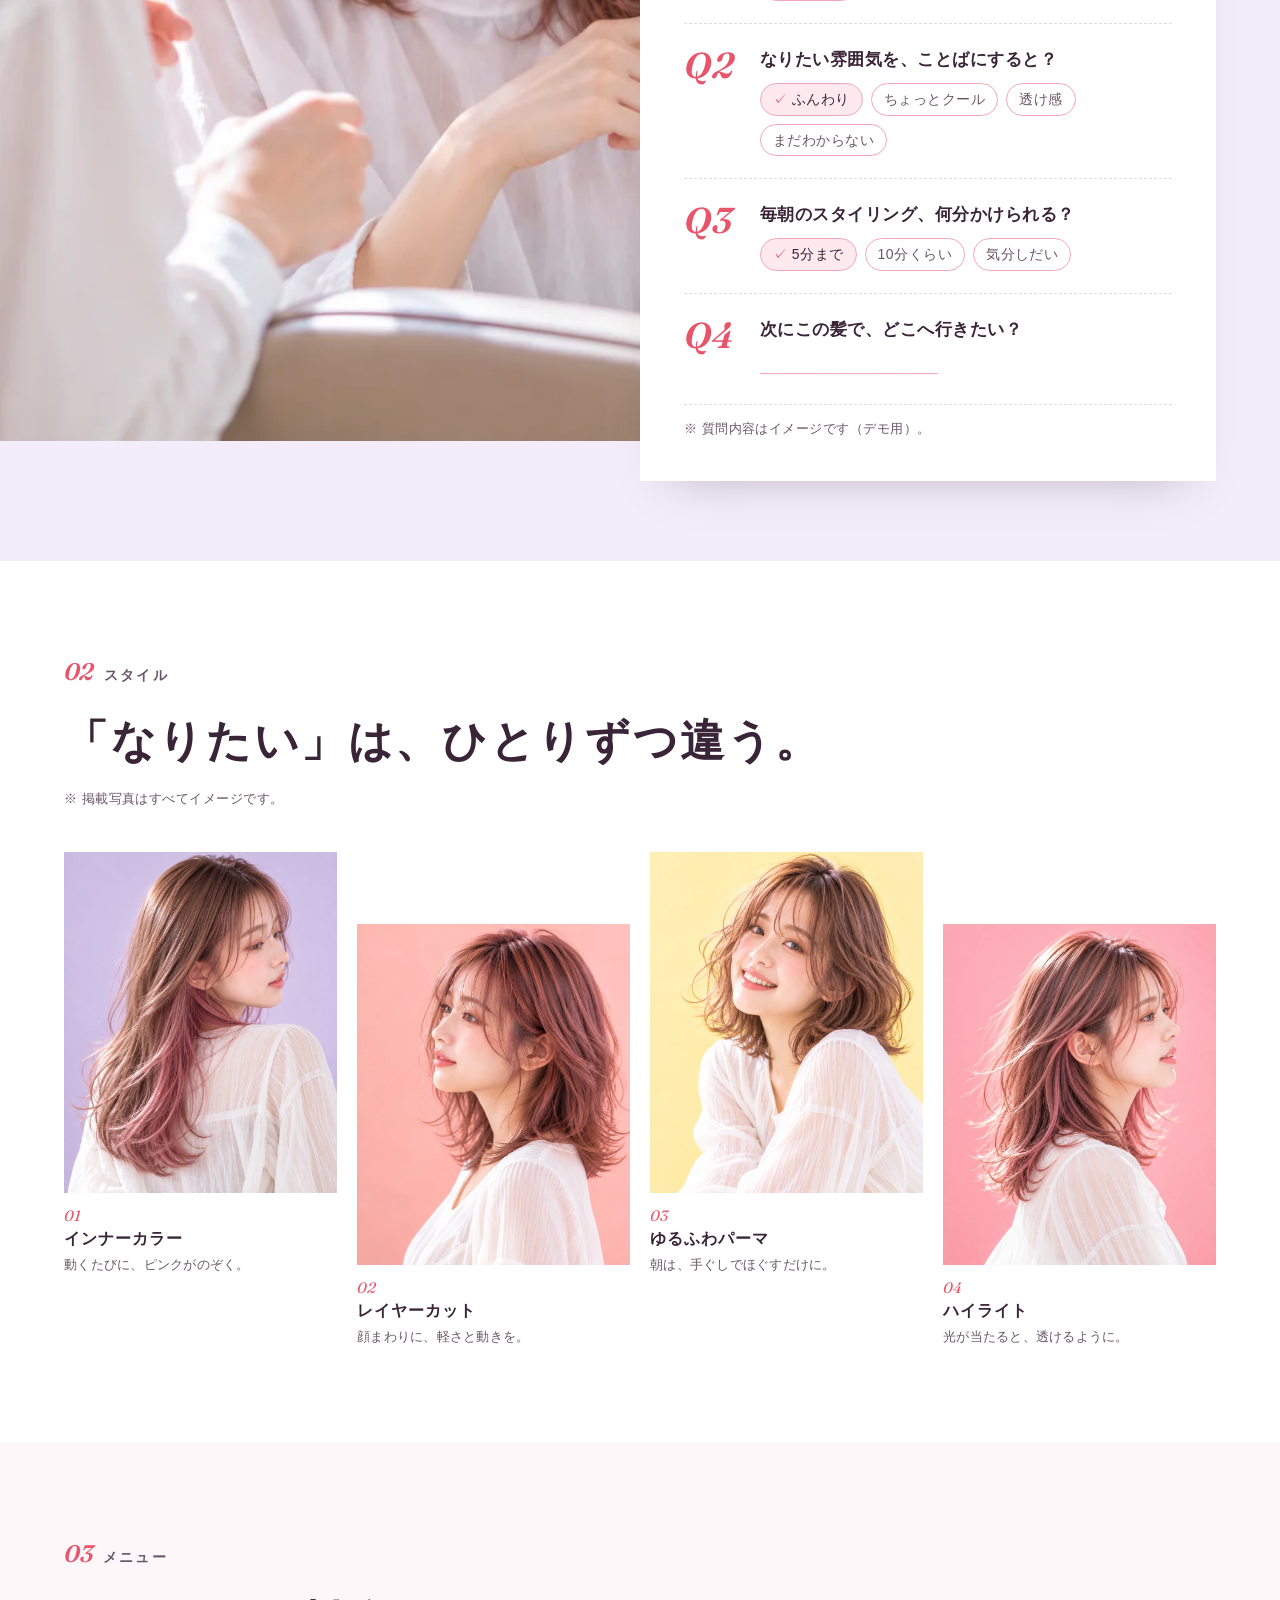
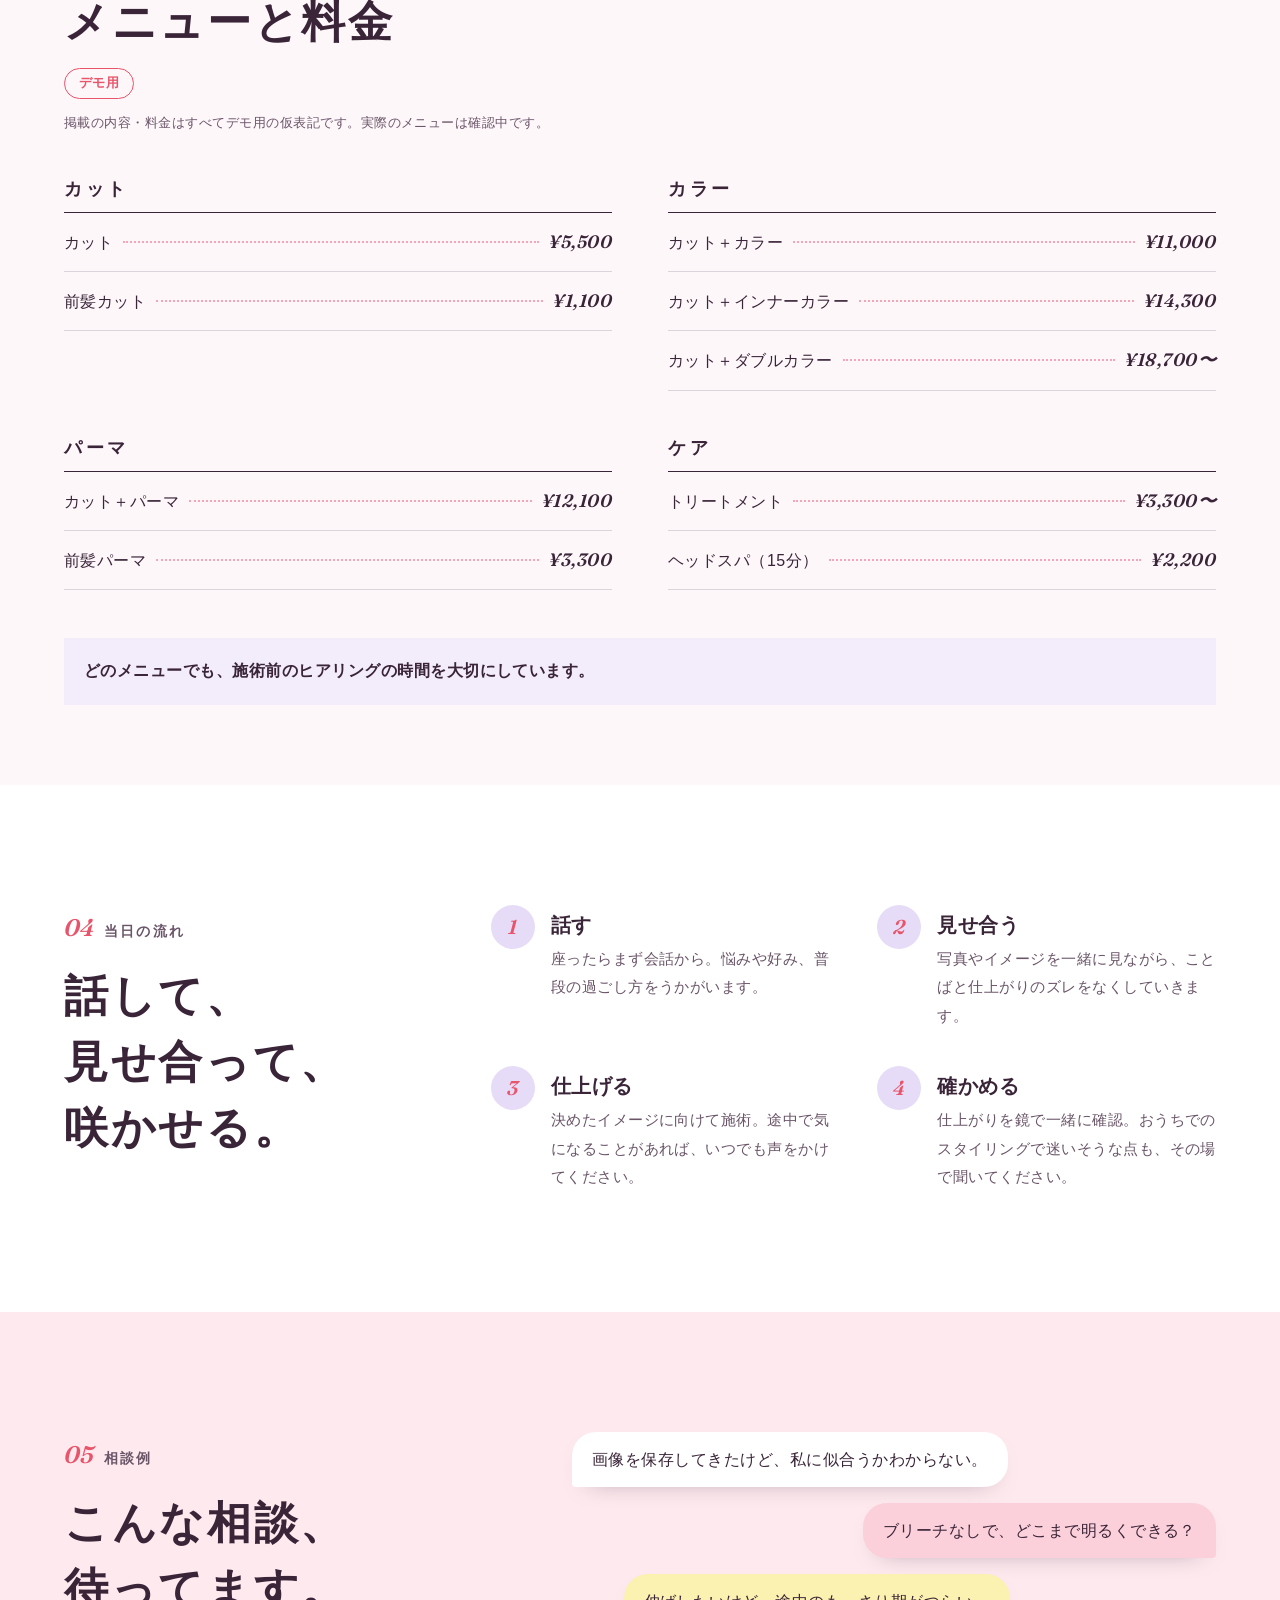
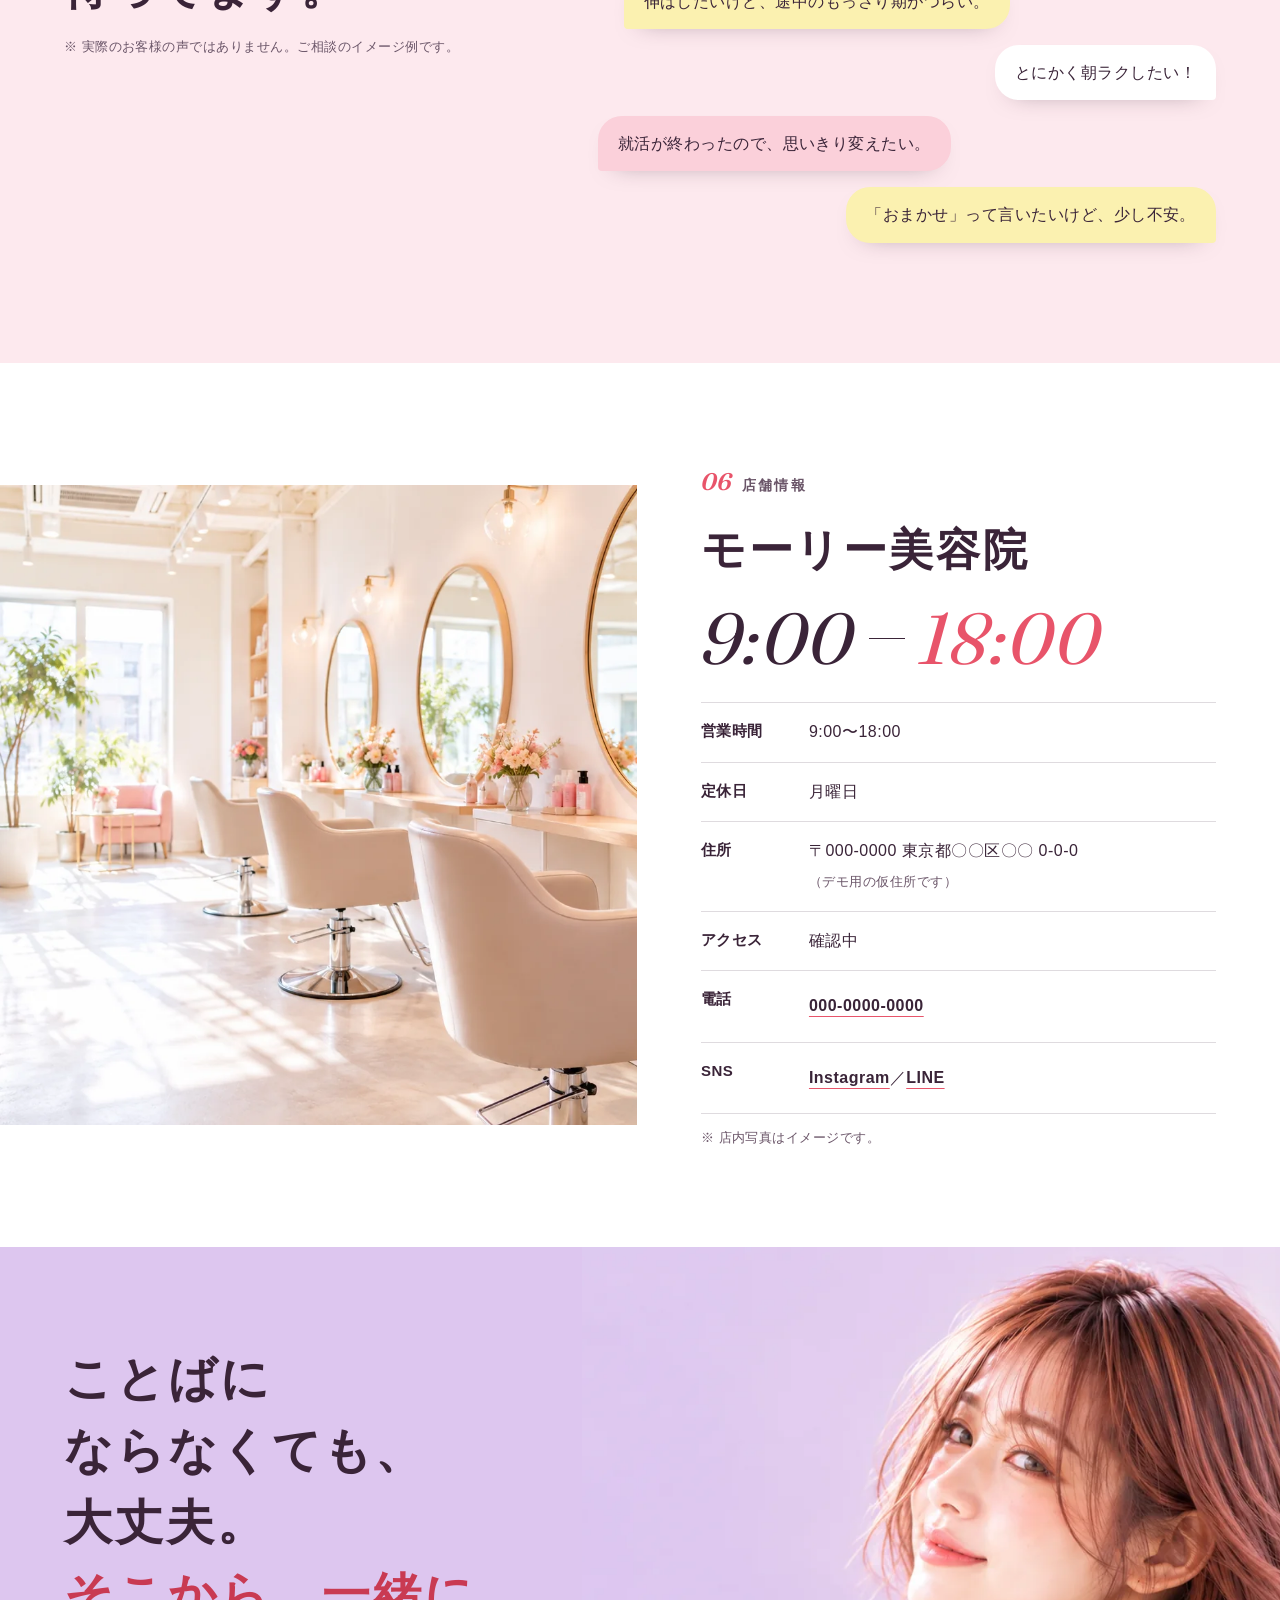
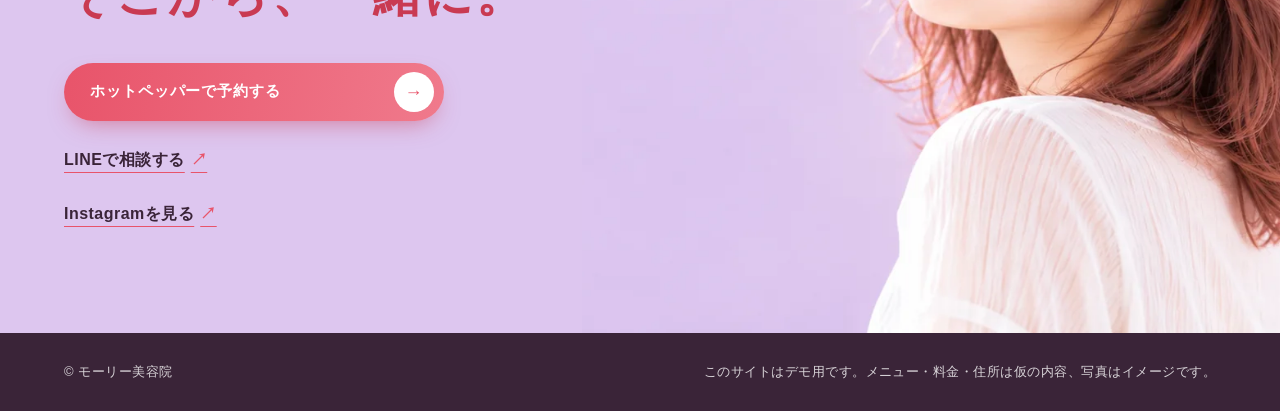
==== commit 7425169d: "Rebuild Morley salon LP around provided photos Photo-led layout: arched hero portrait, hearing scene" ====
--- a/public/sites/morley-salon/index.html
+++ b/public/sites/morley-salon/index.html
@@ -5,20 +5,26 @@
   <meta name="viewport" content="width=device-width, initial-scale=1, viewport-fit=cover">
   <title>モーリー美容院｜話すほど、なりたい髪に近づく美容院</title>
   <meta name="description" content="モーリー美容院は、切る前にまず聞く美容院。なりたい雰囲気や毎日のスタイリングまで丁寧にヒアリングし、あなたの「なりたい」をかたちにします。営業時間 9:00〜18:00／月曜定休。">
-  <meta name="theme-color" content="#2b1650">
+  <meta name="theme-color" content="#fdf7fa">
 
   <meta property="og:type" content="website">
   <meta property="og:locale" content="ja_JP">
   <meta property="og:site_name" content="モーリー美容院">
   <meta property="og:title" content="モーリー美容院｜話すほど、なりたい髪に近づく美容院">
   <meta property="og:description" content="切る前に、まず聞く。なりたい雰囲気や毎日のスタイリングまで丁寧にヒアリングする美容院です。">
-  <meta name="twitter:card" content="summary">
-
-  <link rel="icon" href="data:image/svg+xml,%3Csvg xmlns='http://www.w3.org/2000/svg' viewBox='0 0 32 32'%3E%3Cg transform='translate(16 16)'%3E%3Cellipse cy='-7' rx='5' ry='8' fill='%23ff4b2b'/%3E%3Cellipse cy='-7' rx='5' ry='8' fill='%23ff9fc6' transform='rotate(72)'/%3E%3Cellipse cy='-7' rx='5' ry='8' fill='%23ff4b2b' transform='rotate(144)'/%3E%3Cellipse cy='-7' rx='5' ry='8' fill='%23ff9fc6' transform='rotate(216)'/%3E%3Cellipse cy='-7' rx='5' ry='8' fill='%23ff4b2b' transform='rotate(288)'/%3E%3Ccircle r='4' fill='%23e4f24b'/%3E%3C/g%3E%3C/svg%3E">
-
+  <meta property="og:url" content="https://inuyamatest.github.io/LP_HP/public/sites/morley-salon/">
+  <meta property="og:image" content="https://inuyamatest.github.io/LP_HP/public/sites/morley-salon/images/ogp.jpg">
+  <meta property="og:image:width" content="1200">
+  <meta property="og:image:height" content="630">
+  <meta property="og:image:alt" content="ラベンダー色の背景で振り返って微笑む、ピンクブラウンの髪の女性（イメージ）">
+  <meta name="twitter:card" content="summary_large_image">
+
+  <link rel="icon" href="data:image/svg+xml,%3Csvg xmlns='http://www.w3.org/2000/svg' viewBox='0 0 32 32'%3E%3Ccircle cx='16' cy='16' r='15' fill='%23e6dcf7'/%3E%3Ctext x='16' y='22' font-size='17' text-anchor='middle' font-family='serif' font-style='italic' fill='%23e8546a'%3EM%3C/text%3E%3C/svg%3E">
+
+  <link rel="preload" as="image" href="images/hero.webp" type="image/webp">
   <link rel="preconnect" href="https://fonts.googleapis.com">
   <link rel="preconnect" href="https://fonts.gstatic.com" crossorigin>
-  <link rel="stylesheet" href="https://fonts.googleapis.com/css2?family=Fraunces:ital,opsz,wght@1,9..144,400;1,9..144,600&family=Zen+Kaku+Gothic+New:wght@400;700;900&display=swap">
+  <link rel="stylesheet" href="https://fonts.googleapis.com/css2?family=Fraunces:ital,opsz,wght@1,9..144,400;1,9..144,600&family=Zen+Kaku+Gothic+New:wght@400;500;700&family=Zen+Old+Mincho:wght@600;900&display=swap">
   <link rel="stylesheet" href="style.css">
   <script src="script.js" defer></script>
 </head>
@@ -27,7 +33,7 @@
 
   <header class="site-header">
     <a class="logo" href="#top" aria-label="モーリー美容院 ページの先頭へ">
-      <span class="logo__mark" aria-hidden="true"></span>
+      <span class="logo__mark" aria-hidden="true">M</span>
       <span class="logo__text">モーリー美容院</span>
     </a>
     <button class="nav-toggle" type="button" aria-expanded="false" aria-controls="site-nav">
@@ -37,9 +43,9 @@
     <nav class="site-nav" id="site-nav" aria-label="ページ内リンク">
       <ul>
         <li><a href="#hearing">ヒアリング</a></li>
+        <li><a href="#styles">スタイル</a></li>
+        <li><a href="#menu">料金</a></li>
         <li><a href="#flow">当日の流れ</a></li>
-        <li><a href="#menu">料金</a></li>
-        <li><a href="#talk">相談例</a></li>
         <li><a href="#info">店舗情報</a></li>
       </ul>
       <a class="site-nav__cta" href="https://beauty.hotpepper.jp/" target="_blank" rel="noopener noreferrer">予約する</a>
@@ -47,16 +53,24 @@
   </header>
 
   <main id="main">
-    <!-- HERO: 問いかけから始まる -->
+    <!-- HERO：問いかけ＋アーチ型の縦長写真 -->
     <section class="hero" id="top" aria-labelledby="hero-title">
       <div class="hero__copy">
-        <p class="hero__sheet"><span>COUNSELING SHEET</span> モーリー美容院</p>
+        <p class="hero__eyebrow"><span>Counseling salon</span>モーリー美容院</p>
         <h1 class="hero__title" id="hero-title">
           <span class="hero__line">ねえ、</span>
           <span class="hero__line">どんな私に</span>
           <span class="hero__line hero__line--accent">なりたい？</span>
         </h1>
-
+      </div>
+
+      <figure class="hero__photo">
+        <img src="images/hero.webp" width="1122" height="1402"
+             alt="明るい美容室の窓辺で振り返って笑う、ピンクのミディアムヘアの女性（イメージ）"
+             fetchpriority="high" decoding="async">
+      </figure>
+
+      <div class="hero__body">
         <p class="hero__fill">
           <span class="sr-only">たとえば「透けるピンク」「伸ばしかけでも可愛い」「朝5分で決まる」「特別な日仕様」の私。</span>
           <span class="hero__blank" aria-hidden="true">
@@ -68,116 +82,119 @@
               <span>透けるピンク</span>
             </span>
           </span>
-          <span class="hero__fill-tail" aria-hidden="true">の私。</span>
+          <span aria-hidden="true">の私。</span>
         </p>
-
         <p class="hero__lead">
-          モーリー美容院は、切る前に、まず聞く美容院。<br class="br-md">
-          ことばにしきれない「なんとなく」まで丁寧にヒアリングして、あなたの“なりたい”をかたちにします。
+          モーリー美容院は、切る前に、まず聞く美容院。ことばにしきれない「なんとなく」まで丁寧にヒアリングして、あなたの“なりたい”をかたちにします。
         </p>
-
         <div class="hero__actions">
-          <a class="btn btn--block" href="https://beauty.hotpepper.jp/" target="_blank" rel="noopener noreferrer">
+          <a class="btn" href="https://beauty.hotpepper.jp/" target="_blank" rel="noopener noreferrer">
             ホットペッパーで予約する<span class="btn__arrow" aria-hidden="true">→</span>
           </a>
           <a class="textlink" href="https://entry.line.biz/start/jp/" target="_blank" rel="noopener noreferrer">LINEでまず相談する</a>
         </div>
       </div>
-
-      <div class="hero__art" aria-hidden="true">
-        <div class="bloom bloom--hero">
-          <span style="--i:0"></span><span style="--i:1"></span><span style="--i:2"></span><span style="--i:3"></span><span style="--i:4"></span>
-          <i></i>
-        </div>
-        <p class="hero__note">Q. 今日は<br>どうしますか？</p>
-      </div>
-    </section>
-
-    <!-- HEARING SHEET: 強みをそのまま見せる -->
+    </section>
+
+    <!-- HEARING：写真＋カウンセリングシート -->
     <section class="hearing" id="hearing" aria-labelledby="hearing-title">
-      <div class="hearing__head">
+      <figure class="hearing__photo">
+        <img src="images/hearing.webp" width="1400" height="933" loading="lazy" decoding="async"
+             alt="美容室の鏡の前で、スマホの髪型画像を見せながら美容師と笑顔で話す女性（イメージ）">
+      </figure>
+
+      <div class="hearing__panel">
         <p class="eyebrow"><span class="num">01</span>ヒアリング</p>
         <h2 id="hearing-title"><span class="ib">はさみを</span><span class="ib">持つ前に、</span><br><span class="ib">まず聞かせて</span><span class="ib">ください。</span></h2>
-        <p>「なんとなくこんな感じ」で大丈夫。いまの悩みも、なりたい雰囲気も、毎朝の時間も。少しずつ一緒にことばにしていきます。</p>
-      </div>
-
-      <ol class="sheet">
-        <li class="sheet__row">
-          <span class="sheet__q" aria-hidden="true">Q1</span>
-          <div>
-            <h3>いまの髪で、気になっていることは？</h3>
-            <ul class="checks" aria-label="回答例">
-              <li>うねり・広がり</li><li>ボリューム</li><li>色落ち</li><li>伸ばしかけ</li>
-            </ul>
-          </div>
-        </li>
-        <li class="sheet__row">
-          <span class="sheet__q" aria-hidden="true">Q2</span>
-          <div>
-            <h3>なりたい雰囲気を、ことばにすると？</h3>
-            <ul class="checks" aria-label="回答例">
-              <li>ふんわり</li><li>ちょっとクール</li><li>透け感</li><li>まだわからない</li>
-            </ul>
-          </div>
-        </li>
-        <li class="sheet__row">
-          <span class="sheet__q" aria-hidden="true">Q3</span>
-          <div>
-            <h3>毎朝のスタイリング、何分かけられる？</h3>
-            <ul class="checks" aria-label="回答例">
-              <li>5分まで</li><li>10分くらい</li><li>気分しだい</li>
-            </ul>
-          </div>
-        </li>
-        <li class="sheet__row">
-          <span class="sheet__q" aria-hidden="true">Q4</span>
-          <div>
-            <h3>次にこの髪で、どこへ行きたい？</h3>
-            <p class="sheet__free"><span aria-hidden="true">________________________</span><span class="sr-only">自由回答</span></p>
-          </div>
-        </li>
-      </ol>
-      <p class="hearing__note">※ 質問内容はイメージです（デモ用）。</p>
-    </section>
-
-    <!-- FLOW: 当日の流れ -->
-    <section class="flow" id="flow" aria-labelledby="flow-title">
-      <div class="flow__head">
-        <p class="eyebrow"><span class="num">02</span>当日の流れ</p>
-        <h2 id="flow-title">話して、<br>見せて、<br>咲かせる。</h2>
-      </div>
-      <ol class="steps">
-        <li class="step">
-          <span class="step__no" aria-hidden="true">1</span>
-          <h3>話す</h3>
-          <p>座ったらまず会話から。悩みや好み、普段の過ごし方をうかがいます。</p>
-        </li>
-        <li class="step">
-          <span class="step__no" aria-hidden="true">2</span>
-          <h3>見せ合う</h3>
-          <p>写真やイメージを一緒に見ながら、ことばと仕上がりのズレをなくしていきます。</p>
-        </li>
-        <li class="step">
-          <span class="step__no" aria-hidden="true">3</span>
-          <h3>仕上げる</h3>
-          <p>決めたイメージに向けて施術。途中で気になることがあれば、いつでも声をかけてください。</p>
-        </li>
-        <li class="step">
-          <span class="step__no" aria-hidden="true">4</span>
-          <h3>確かめる</h3>
-          <p>仕上がりを鏡で一緒に確認。おうちでのスタイリングで迷いそうな点も、その場で聞いてください。</p>
-        </li>
-      </ol>
-    </section>
-
-    <!-- MENU: デモ用料金表 -->
+        <p class="hearing__lead">保存してきた画像も、「なんとなくこんな感じ」も大歓迎。いまの悩み、なりたい雰囲気、毎朝の時間まで、一緒にことばにしていきます。</p>
+
+        <ol class="sheet">
+          <li class="sheet__row">
+            <span class="sheet__q" aria-hidden="true">Q1</span>
+            <div>
+              <h3>いまの髪で、気になっていることは？</h3>
+              <ul class="checks" aria-label="回答例">
+                <li>うねり・広がり</li><li>ボリューム</li><li>色落ち</li><li>伸ばしかけ</li>
+              </ul>
+            </div>
+          </li>
+          <li class="sheet__row">
+            <span class="sheet__q" aria-hidden="true">Q2</span>
+            <div>
+              <h3>なりたい雰囲気を、ことばにすると？</h3>
+              <ul class="checks" aria-label="回答例">
+                <li>ふんわり</li><li>ちょっとクール</li><li>透け感</li><li>まだわからない</li>
+              </ul>
+            </div>
+          </li>
+          <li class="sheet__row">
+            <span class="sheet__q" aria-hidden="true">Q3</span>
+            <div>
+              <h3>毎朝のスタイリング、何分かけられる？</h3>
+              <ul class="checks" aria-label="回答例">
+                <li>5分まで</li><li>10分くらい</li><li>気分しだい</li>
+              </ul>
+            </div>
+          </li>
+          <li class="sheet__row">
+            <span class="sheet__q" aria-hidden="true">Q4</span>
+            <div>
+              <h3>次にこの髪で、どこへ行きたい？</h3>
+              <p class="sheet__free"><span aria-hidden="true">____________________</span><span class="sr-only">自由回答</span></p>
+            </div>
+          </li>
+        </ol>
+        <p class="note">※ 質問内容はイメージです（デモ用）。</p>
+      </div>
+    </section>
+
+    <!-- STYLES：スタイル例（写真主役） -->
+    <section class="styles" id="styles" aria-labelledby="styles-title">
+      <div class="styles__head">
+        <p class="eyebrow"><span class="num">02</span>スタイル</p>
+        <h2 id="styles-title"><span class="ib">「なりたい」は、</span><span class="ib">ひとりずつ違う。</span></h2>
+        <p class="note">※ 掲載写真はすべてイメージです。</p>
+      </div>
+
+      <ul class="gallery">
+        <li class="gallery__item">
+          <figure>
+            <img src="images/style-inner.webp" width="900" height="1125" loading="lazy" decoding="async"
+                 alt="ラベンダー色の背景で振り返る、毛先にピンクのインナーカラーが入ったロングヘアの女性（イメージ）">
+            <figcaption><span class="gallery__no">01</span>インナーカラー<small>動くたびに、ピンクがのぞく。</small></figcaption>
+          </figure>
+        </li>
+        <li class="gallery__item">
+          <figure>
+            <img src="images/style-layer.webp" width="900" height="1125" loading="lazy" decoding="async"
+                 alt="コーラルピンクの背景で横を向く、顔まわりにレイヤーが入ったローズブラウンの髪の女性（イメージ）">
+            <figcaption><span class="gallery__no">02</span>レイヤーカット<small>顔まわりに、軽さと動きを。</small></figcaption>
+          </figure>
+        </li>
+        <li class="gallery__item">
+          <figure>
+            <img src="images/style-perm.webp" width="900" height="1125" loading="lazy" decoding="async"
+                 alt="淡いイエローの背景で笑う、ゆるいウェーブのミディアムヘアの女性（イメージ）">
+            <figcaption><span class="gallery__no">03</span>ゆるふわパーマ<small>朝は、手ぐしでほぐすだけに。</small></figcaption>
+          </figure>
+        </li>
+        <li class="gallery__item">
+          <figure>
+            <img src="images/style-highlight.webp" width="900" height="1125" loading="lazy" decoding="async"
+                 alt="ピンクの背景で横を向く、ピンクのハイライトが入ったロングヘアの女性（イメージ）">
+            <figcaption><span class="gallery__no">04</span>ハイライト<small>光が当たると、透けるように。</small></figcaption>
+          </figure>
+        </li>
+      </ul>
+    </section>
+
+    <!-- MENU：デモ用料金表 -->
     <section class="menu" id="menu" aria-labelledby="menu-title">
-      <p class="menu__vertical" aria-hidden="true">料金表</p>
       <div class="menu__head">
         <p class="eyebrow"><span class="num">03</span>メニュー</p>
         <h2 id="menu-title">メニューと料金</h2>
         <p class="stamp">デモ用</p>
-        <p class="menu__caution">掲載の内容・料金はすべてデモ用の仮表記です。実際のメニューは確認中です。</p>
+        <p class="note">掲載の内容・料金はすべてデモ用の仮表記です。実際のメニューは確認中です。</p>
       </div>
 
       <div class="pricelist">
@@ -214,62 +231,97 @@
       <p class="menu__foot">どのメニューでも、施術前のヒアリングの時間を大切にしています。</p>
     </section>
 
-    <!-- TALK: 相談例（口コミではない） -->
+    <!-- FLOW：当日の流れ -->
+    <section class="flow" id="flow" aria-labelledby="flow-title">
+      <div class="flow__head">
+        <p class="eyebrow"><span class="num">04</span>当日の流れ</p>
+        <h2 id="flow-title"><span class="ib">話して、</span><span class="ib">見せ合って、</span><span class="ib">咲かせる。</span></h2>
+      </div>
+      <ol class="steps">
+        <li class="step">
+          <span class="step__no" aria-hidden="true">1</span>
+          <h3>話す</h3>
+          <p>座ったらまず会話から。悩みや好み、普段の過ごし方をうかがいます。</p>
+        </li>
+        <li class="step">
+          <span class="step__no" aria-hidden="true">2</span>
+          <h3>見せ合う</h3>
+          <p>写真やイメージを一緒に見ながら、ことばと仕上がりのズレをなくしていきます。</p>
+        </li>
+        <li class="step">
+          <span class="step__no" aria-hidden="true">3</span>
+          <h3>仕上げる</h3>
+          <p>決めたイメージに向けて施術。途中で気になることがあれば、いつでも声をかけてください。</p>
+        </li>
+        <li class="step">
+          <span class="step__no" aria-hidden="true">4</span>
+          <h3>確かめる</h3>
+          <p>仕上がりを鏡で一緒に確認。おうちでのスタイリングで迷いそうな点も、その場で聞いてください。</p>
+        </li>
+      </ol>
+    </section>
+
+    <!-- TALK：相談例（口コミではない） -->
     <section class="talk" id="talk" aria-labelledby="talk-title">
       <div class="talk__head">
-        <p class="eyebrow"><span class="num">04</span>相談例</p>
-        <h2 id="talk-title">こんな相談、<br>待ってます。</h2>
-        <p class="talk__caution">※ 実際のお客様の声ではありません。ご相談のイメージ例です。</p>
+        <p class="eyebrow"><span class="num">05</span>相談例</p>
+        <h2 id="talk-title"><span class="ib">こんな相談、</span><span class="ib">待ってます。</span></h2>
+        <p class="note">※ 実際のお客様の声ではありません。ご相談のイメージ例です。</p>
       </div>
       <ul class="bubbles">
-        <li class="bubble bubble--l">画像を保存してきたけど、私に似合うかわからない。</li>
-        <li class="bubble">ブリーチなしで、どこまで明るくできる？</li>
-        <li class="bubble bubble--alt">伸ばしたいけど、途中のもっさり期がつらい。</li>
-        <li class="bubble bubble--s">とにかく朝ラクしたい！</li>
-        <li class="bubble bubble--alt2">就活が終わったので、思いきり変えたい。</li>
-        <li class="bubble">「おまかせ」って言いたいけど、少し不安。</li>
+        <li class="bubble">画像を保存してきたけど、私に似合うかわからない。</li>
+        <li class="bubble bubble--rose">ブリーチなしで、どこまで明るくできる？</li>
+        <li class="bubble bubble--lemon">伸ばしたいけど、途中のもっさり期がつらい。</li>
+        <li class="bubble">とにかく朝ラクしたい！</li>
+        <li class="bubble bubble--rose">就活が終わったので、思いきり変えたい。</li>
+        <li class="bubble bubble--lemon">「おまかせ」って言いたいけど、少し不安。</li>
       </ul>
     </section>
 
-    <!-- INFO -->
+    <!-- INFO：店内写真＋店舗情報 -->
     <section class="info" id="info" aria-labelledby="info-title">
-      <div class="info__head">
-        <p class="eyebrow"><span class="num">05</span>店舗情報</p>
+      <figure class="info__photo">
+        <img src="images/interior.webp" width="1400" height="933" loading="lazy" decoding="async"
+             alt="丸い鏡と花が並ぶ、自然光の入る明るい美容室の店内（イメージ）">
+      </figure>
+      <div class="info__body">
+        <p class="eyebrow"><span class="num">06</span>店舗情報</p>
         <h2 id="info-title">モーリー美容院</h2>
-      </div>
-
-      <div class="info__time" aria-label="営業時間 9時から18時">
-        <span class="info__clock">9:00</span><span class="info__dash" aria-hidden="true"></span><span class="info__clock">18:00</span>
-      </div>
-
-      <dl class="info__list">
-        <div><dt>営業時間</dt><dd>9:00〜18:00</dd></div>
-        <div><dt>定休日</dt><dd>月曜日</dd></div>
-        <div><dt>住所</dt><dd>〒000-0000 東京都〇〇区〇〇 0-0-0<br><small>（デモ用の仮住所です）</small></dd></div>
-        <div><dt>アクセス</dt><dd>確認中</dd></div>
-        <div><dt>電話</dt><dd><a href="tel:00000000000">000-0000-0000</a></dd></div>
-        <div><dt>SNS</dt><dd><a href="https://www.instagram.com/?hl=ja" target="_blank" rel="noopener noreferrer">Instagram</a>／<a href="https://entry.line.biz/start/jp/" target="_blank" rel="noopener noreferrer">LINE</a></dd></div>
-      </dl>
-    </section>
-
-    <!-- CLOSING -->
+        <p class="info__time" aria-label="営業時間 9時から18時">
+          <span>9:00</span><span class="info__dash" aria-hidden="true"></span><span>18:00</span>
+        </p>
+        <dl class="info__list">
+          <div><dt>営業時間</dt><dd>9:00〜18:00</dd></div>
+          <div><dt>定休日</dt><dd>月曜日</dd></div>
+          <div><dt>住所</dt><dd>〒000-0000 東京都〇〇区〇〇 0-0-0<br><small>（デモ用の仮住所です）</small></dd></div>
+          <div><dt>アクセス</dt><dd>確認中</dd></div>
+          <div><dt>電話</dt><dd><a href="tel:00000000000">000-0000-0000</a></dd></div>
+          <div><dt>SNS</dt><dd><a href="https://www.instagram.com/?hl=ja" target="_blank" rel="noopener noreferrer">Instagram</a>／<a href="https://entry.line.biz/start/jp/" target="_blank" rel="noopener noreferrer">LINE</a></dd></div>
+        </dl>
+        <p class="note">※ 店内写真はイメージです。</p>
+      </div>
+    </section>
+
+    <!-- CLOSING：横長写真＋呼びかけ（文字は写真に重ねない） -->
     <section class="closing" aria-labelledby="closing-title">
-      <div class="bloom bloom--closing" aria-hidden="true">
-        <span style="--i:0"></span><span style="--i:1"></span><span style="--i:2"></span><span style="--i:3"></span><span style="--i:4"></span>
-        <i></i>
-      </div>
-      <h2 id="closing-title"><span class="ib">ことばに</span><span class="ib">ならなくても、</span><br>大丈夫。<br><em><span class="ib">そこから、</span><span class="ib">一緒に。</span></em></h2>
-      <ul class="closing__actions">
-        <li><a class="btn btn--block btn--citron" href="https://beauty.hotpepper.jp/" target="_blank" rel="noopener noreferrer">ホットペッパーで予約する<span class="btn__arrow" aria-hidden="true">→</span></a></li>
-        <li><a class="btn btn--ghost" href="https://entry.line.biz/start/jp/" target="_blank" rel="noopener noreferrer">LINEで相談する</a></li>
-        <li><a class="btn btn--ghost" href="https://www.instagram.com/?hl=ja" target="_blank" rel="noopener noreferrer">Instagramを見る</a></li>
-      </ul>
+      <div class="closing__text">
+        <h2 id="closing-title"><span class="ib">ことばに</span><span class="ib">ならなくても、</span><br>大丈夫。<br><em><span class="ib">そこから、</span><span class="ib">一緒に。</span></em></h2>
+        <ul class="closing__actions">
+          <li><a class="btn" href="https://beauty.hotpepper.jp/" target="_blank" rel="noopener noreferrer">ホットペッパーで予約する<span class="btn__arrow" aria-hidden="true">→</span></a></li>
+          <li><a class="textlink" href="https://entry.line.biz/start/jp/" target="_blank" rel="noopener noreferrer">LINEで相談する</a></li>
+          <li><a class="textlink" href="https://www.instagram.com/?hl=ja" target="_blank" rel="noopener noreferrer">Instagramを見る</a></li>
+        </ul>
+      </div>
+      <figure class="closing__photo">
+        <img src="images/wide.webp" width="1600" height="837" loading="lazy" decoding="async"
+             alt="ラベンダー色の背景で振り返って微笑む、ピンクブラウンの髪の女性（イメージ）">
+      </figure>
     </section>
   </main>
 
   <footer class="site-footer">
     <p>© モーリー美容院</p>
-    <p>このサイトはデモ用です。メニュー・料金・住所は仮の内容です。</p>
+    <p>このサイトはデモ用です。メニュー・料金・住所は仮の内容、写真はイメージです。</p>
   </footer>
 
   <nav class="dock" aria-label="予約・お問い合わせ">
--- a/public/sites/morley-salon/style.css
+++ b/public/sites/morley-salon/style.css
@@ -1,19 +1,23 @@
-/* モーリー美容院 — DESIGN DNA「話すほど、咲く。」
-   カウンセリングシートを構造にしたタイポグラフィ主体・左右非対称のLP */
+/* モーリー美容院 — DESIGN DNA「話すほど、咲く。」（写真版）
+   カウンセリングシートの構造 × パステル写真が主役の、雑誌のようなLP */
 
 :root {
-  --paper: #f7f3ff;
-  --paper-2: #efe8ff;
-  --ink: #23123d;
-  --ink-soft: #4a3b63;
-  --violet: #2b1650;
-  --vermilion: #ff4b2b;
-  --pink: #ff9fc6;
-  --citron: #e4f24b;
+  --blush: #fdf7fa;
   --white: #fff;
-  --line: rgba(35, 18, 61, .2);
+  --lav-pale: #f3edfb;
+  --lav: #e6dcf7;
+  --lav-photo: #ddc6ef;   /* 締め写真の背景色に合わせる */
+  --rose-pale: #fde9ee;
+  --rose: #f4a6b8;
+  --coral: #e8546a;
+  --coral-deep: #c93a52;
+  --lemon: #fbf1b0;
+  --ink: #3a2438;
+  --ink-soft: #6a5568;
+  --line: rgba(58, 36, 56, .16);
 
   --font-ja: "Zen Kaku Gothic New", "Hiragino Sans", "Hiragino Kaku Gothic ProN", "Noto Sans JP", sans-serif;
+  --font-head: "Zen Old Mincho", "Hiragino Mincho ProN", "Yu Mincho", serif;
   --font-accent: "Fraunces", Georgia, serif;
 
   --header-h: 60px;
@@ -34,23 +38,23 @@
 
 body {
   margin: 0;
-  background: var(--paper);
+  background: var(--blush);
   color: var(--ink);
   font-family: var(--font-ja);
   font-size: 1rem;
-  line-height: 1.85;
-  letter-spacing: .02em;
+  line-height: 1.9;
+  letter-spacing: .03em;
   overflow-x: clip;
   padding-bottom: calc(var(--dock-h) + env(safe-area-inset-bottom));
 }
 
-h1, h2, h3, p, ul, ol, dl, dd { margin: 0; }
+h1, h2, h3, p, ul, ol, dl, dd, figure { margin: 0; }
 ul, ol { padding: 0; list-style: none; }
 a { color: inherit; }
-img { max-width: 100%; height: auto; display: block; }
+img { display: block; max-width: 100%; height: auto; }
 
 :focus-visible {
-  outline: 3px solid var(--vermilion);
+  outline: 3px solid var(--coral);
   outline-offset: 3px;
 }
 
@@ -73,8 +77,6 @@
 }
 .skip:focus { top: 8px; }
 
-.br-md { display: none; }
-
 /* ---------- Header ---------- */
 .site-header {
   position: fixed;
@@ -85,9 +87,9 @@
   align-items: center;
   justify-content: space-between;
   padding: 0 var(--gutter);
-  background: rgba(247, 243, 255, .92);
-  -webkit-backdrop-filter: blur(10px);
-  backdrop-filter: blur(10px);
+  background: rgba(253, 247, 250, .9);
+  -webkit-backdrop-filter: blur(12px);
+  backdrop-filter: blur(12px);
   border-bottom: 1px solid var(--line);
 }
 
@@ -95,19 +97,25 @@
   display: inline-flex;
   align-items: center;
   gap: 10px;
+  min-height: 44px;
   text-decoration: none;
+  font-family: var(--font-head);
   font-weight: 900;
   font-size: 1.0625rem;
-  letter-spacing: .08em;
-  min-height: 44px;
+  letter-spacing: .1em;
 }
 .logo__mark {
-  width: 22px; height: 22px;
-  background:
-    radial-gradient(circle at 50% 50%, var(--citron) 0 22%, transparent 23%),
-    conic-gradient(var(--vermilion) 0 20%, var(--pink) 0 40%, var(--vermilion) 0 60%, var(--pink) 0 80%, var(--vermilion) 0);
-  border-radius: 50% 0 50% 0;
-  transform: rotate(-12deg);
+  display: grid;
+  place-items: center;
+  width: 30px; height: 30px;
+  border-radius: 50%;
+  background: var(--lav);
+  color: var(--coral);
+  font-family: var(--font-accent);
+  font-style: italic;
+  font-weight: 600;
+  font-size: 1.0625rem;
+  letter-spacing: 0;
 }
 
 .nav-toggle {
@@ -145,20 +153,20 @@
   position: fixed;
   top: var(--header-h);
   left: 0; right: 0;
-  background: var(--violet);
-  color: var(--white);
-  padding: 8px var(--gutter) 28px;
   display: none;
   max-height: calc(100dvh - var(--header-h));
   overflow-y: auto;
+  padding: 8px var(--gutter) 28px;
+  background: var(--lav-pale);
+  border-bottom: 1px solid var(--line);
 }
 .site-nav.is-open { display: block; }
-.site-nav ul li { border-bottom: 1px solid rgba(255, 255, 255, .16); }
+.site-nav ul li { border-bottom: 1px solid var(--line); }
 .site-nav ul a {
   display: flex;
   align-items: center;
   min-height: 56px;
-  font-size: 1.125rem;
+  font-size: 1.0625rem;
   font-weight: 700;
   text-decoration: none;
 }
@@ -168,45 +176,43 @@
   justify-content: center;
   margin-top: 20px;
   min-height: 52px;
-  background: var(--citron);
-  color: var(--ink);
-  font-weight: 900;
+  border-radius: 999px;
+  background: var(--coral);
+  color: var(--white);
+  font-weight: 700;
   text-decoration: none;
 }
 
-/* ---------- Buttons ---------- */
+/* ---------- Buttons / links ---------- */
 .btn {
   display: inline-flex;
   align-items: center;
   justify-content: space-between;
-  gap: 12px;
-  min-height: 56px;
-  padding: 0 18px;
-  font-weight: 900;
+  gap: 14px;
+  min-height: 58px;
+  padding: 0 10px 0 26px;
+  border-radius: 999px;
+  background: linear-gradient(100deg, var(--coral) 0%, #f07a8c 100%);
+  color: var(--white);
+  font-weight: 700;
   font-size: .9375rem;
+  letter-spacing: .06em;
+  text-decoration: none;
   white-space: nowrap;
-  text-decoration: none;
+  box-shadow: 0 10px 24px -10px rgba(201, 58, 82, .6);
   transition: transform .2s, box-shadow .2s;
 }
-.btn--block {
-  background: var(--vermilion);
-  color: var(--ink);
-  border: 2px solid var(--ink);
-  box-shadow: 6px 6px 0 var(--ink);
-}
-.btn--block:hover { transform: translate(-2px, -2px); box-shadow: 8px 8px 0 var(--ink); }
-.btn--block:active { transform: translate(4px, 4px); box-shadow: 2px 2px 0 var(--ink); }
-.btn--citron { background: var(--citron); border-color: var(--citron); box-shadow: 6px 6px 0 var(--vermilion); }
-.btn--citron:hover { box-shadow: 8px 8px 0 var(--vermilion); }
-.btn--citron:active { box-shadow: 2px 2px 0 var(--vermilion); }
-.btn--ghost {
-  color: var(--white);
-  border-bottom: 2px solid currentColor;
-  padding: 0 2px;
-}
-.btn--ghost::after { content: "↗"; font-family: var(--font-accent); }
-.btn--ghost:hover { color: var(--citron); }
-.btn__arrow { font-family: var(--font-accent); font-size: 1.25em; }
+.btn:hover { transform: translateY(-2px); box-shadow: 0 14px 28px -10px rgba(201, 58, 82, .7); }
+.btn__arrow {
+  display: grid;
+  place-items: center;
+  width: 40px; height: 40px;
+  border-radius: 50%;
+  background: var(--white);
+  color: var(--coral);
+  font-family: var(--font-accent);
+  font-size: 1.125rem;
+}
 
 .textlink {
   display: inline-flex;
@@ -214,11 +220,12 @@
   min-height: 44px;
   font-weight: 700;
   text-decoration: underline;
-  text-decoration-thickness: 2px;
-  text-underline-offset: 6px;
-  text-decoration-color: var(--vermilion);
-}
-.textlink:hover { color: var(--vermilion); }
+  text-decoration-thickness: 1px;
+  text-underline-offset: 7px;
+  text-decoration-color: var(--coral);
+}
+.textlink::after { content: "↗"; margin-left: 6px; color: var(--coral); }
+.textlink:hover { color: var(--coral-deep); }
 
 /* ---------- Shared ---------- */
 section { position: relative; }
@@ -227,10 +234,11 @@
   display: flex;
   align-items: baseline;
   gap: 10px;
+  margin-bottom: 14px;
   font-size: .875rem;
   font-weight: 700;
-  letter-spacing: .14em;
-  margin-bottom: 14px;
+  letter-spacing: .16em;
+  color: var(--ink-soft);
 }
 .num {
   font-family: var(--font-accent);
@@ -238,112 +246,113 @@
   font-weight: 600;
   font-size: 1.5rem;
   letter-spacing: 0;
-  color: var(--vermilion);
-}
-
-h2 .ib { display: inline-block; }
+  color: var(--coral);
+}
 
 h2 {
+  font-family: var(--font-head);
   font-weight: 900;
-  font-size: clamp(1.75rem, 1.2rem + 2.8vw, 3.25rem);
-  line-height: 1.35;
-  letter-spacing: .04em;
-}
-
-/* ---------- Bloom (CSSの花) ---------- */
-.bloom {
-  position: relative;
-  aspect-ratio: 1;
-  animation: spin 60s linear infinite;
-}
-.bloom span {
-  position: absolute;
-  left: 34%;
-  bottom: 50%;
-  width: 32%;
-  height: 50%;
-  border-radius: 50% 50% 50% 50% / 62% 62% 38% 38%;
-  transform-origin: 50% 100%;
-  transform: rotate(calc(var(--i) * 72deg));
-  background: var(--vermilion);
-  mix-blend-mode: multiply;
-}
-.bloom span:nth-child(even) { background: var(--pink); }
-.bloom i {
-  position: absolute;
-  left: 50%; top: 50%;
-  width: 22%; height: 22%;
-  margin: -11% 0 0 -11%;
-  border-radius: 50%;
-  background: var(--citron);
-}
-@keyframes spin { to { transform: rotate(360deg); } }
+  font-size: clamp(1.625rem, 1.2rem + 2.2vw, 2.75rem);
+  line-height: 1.5;
+  letter-spacing: .06em;
+}
+h2 .ib, h1 .ib { display: inline-block; }
+
+.note {
+  margin-top: 12px;
+  font-size: .8125rem;
+  color: var(--ink-soft);
+}
 
 /* ---------- Hero ---------- */
 .hero {
-  padding: calc(var(--header-h) + 36px) var(--gutter) 64px;
   display: grid;
-  gap: 32px;
+  gap: 28px;
+  padding: calc(var(--header-h) + 32px) var(--gutter) 72px;
   overflow: hidden;
 }
 
-.hero__sheet {
-  display: inline-flex;
+.hero__eyebrow {
+  display: flex;
   flex-wrap: wrap;
+  align-items: baseline;
   gap: 4px 12px;
-  align-items: center;
+  margin-bottom: 18px;
   font-size: .8125rem;
   font-weight: 700;
-  border-top: 2px solid var(--ink);
-  border-bottom: 1px solid var(--ink);
-  padding: 6px 0;
-  margin-bottom: 24px;
-}
-.hero__sheet span {
+  letter-spacing: .14em;
+}
+.hero__eyebrow span {
   font-family: var(--font-accent);
   font-style: italic;
-  letter-spacing: .08em;
-  color: var(--vermilion);
+  font-weight: 400;
+  font-size: 1rem;
+  letter-spacing: .02em;
+  color: var(--coral);
 }
 
 .hero__title {
+  font-family: var(--font-head);
   font-weight: 900;
-  font-size: clamp(2.75rem, 1.6rem + 6vw, 6.5rem);
-  line-height: 1.12;
-  letter-spacing: .02em;
+  font-size: clamp(2.5rem, 1.5rem + 5.4vw, 5.25rem);
+  line-height: 1.22;
+  letter-spacing: .04em;
 }
 .hero__line { display: block; }
 .hero__line--accent {
-  color: var(--vermilion);
   position: relative;
   isolation: isolate;
   width: fit-content;
+  color: var(--coral);
 }
 .hero__line--accent::after {
   content: "";
   position: absolute;
-  left: 0; right: 0; bottom: .08em;
-  height: .18em;
-  background: var(--citron);
+  left: -.1em; right: -.1em; bottom: .1em;
+  height: .32em;
+  border-radius: 999px;
+  background: var(--lav);
   z-index: -1;
 }
 
+.hero__photo {
+  position: relative;
+  justify-self: end;
+  width: min(88%, 420px);
+}
+.hero__photo::before {
+  content: "";
+  position: absolute;
+  inset: 10% auto -6% -14%;
+  width: 70%;
+  border-radius: 999px 999px 0 0;
+  background: var(--lav);
+  z-index: 0;
+}
+.hero__photo img {
+  position: relative;
+  width: 100%;
+  aspect-ratio: 4 / 5;
+  object-fit: cover;
+  object-position: 55% 30%;
+  border-radius: 999px 999px 0 0;
+}
+
 .hero__fill {
-  margin-top: 28px;
   display: flex;
   flex-wrap: wrap;
   align-items: baseline;
   gap: 4px 8px;
-  font-size: clamp(1.125rem, 1rem + .8vw, 1.5rem);
+  font-size: clamp(1.0625rem, 1rem + .6vw, 1.375rem);
   font-weight: 700;
 }
 .hero__blank {
   display: inline-block;
   height: 1.6em;
+  min-width: 10.5em;
+  max-width: 100%;
   overflow: hidden;
-  border-bottom: 2px solid var(--ink);
-  min-width: 11em;
-  max-width: 100%;
+  border-bottom: 2px solid var(--rose);
   vertical-align: bottom;
 }
 .hero__words {
@@ -355,7 +364,7 @@
   display: block;
   height: 1.6em;
   line-height: 1.6em;
-  color: var(--vermilion);
+  color: var(--coral);
   white-space: nowrap;
 }
 @keyframes words {
@@ -367,206 +376,170 @@
 }
 
 .hero__lead {
-  margin-top: 24px;
-  max-width: 34em;
+  margin-top: 20px;
+  max-width: 32em;
   color: var(--ink-soft);
 }
-
 .hero__actions {
-  margin-top: 32px;
+  margin-top: 28px;
   display: flex;
   flex-direction: column;
   align-items: flex-start;
-  gap: 18px;
-}
-.hero__actions .btn--block { width: 100%; max-width: 360px; }
-
-.hero__art {
+  gap: 14px;
+}
+.hero__actions .btn { width: 100%; max-width: 360px; }
+
+/* ---------- Hearing ---------- */
+.hearing {
+  background: var(--lav-pale);
+  padding: 0 0 80px;
+}
+.hearing__photo img {
+  width: 100%;
+  aspect-ratio: 3 / 2;
+  object-fit: cover;
+  object-position: 60% 40%;
+}
+.hearing__panel {
   position: relative;
-  justify-self: end;
-  width: min(78vw, 340px);
-  margin-right: -12%;
-}
-.hero__note {
-  position: absolute;
-  left: -8%;
-  bottom: 4%;
+  margin: -48px var(--gutter) 0;
+  padding: 36px 22px 32px;
   background: var(--white);
-  border: 2px solid var(--ink);
-  padding: 10px 14px;
-  font-weight: 700;
-  font-size: .9375rem;
-  line-height: 1.5;
-  transform: rotate(-4deg);
-  box-shadow: 4px 4px 0 var(--ink);
-}
-
-/* ---------- Hearing sheet ---------- */
-.hearing {
-  background: var(--violet);
-  color: var(--white);
-  padding: 80px var(--gutter) 72px;
-}
-.hearing .num { color: var(--citron); }
-.hearing__head p:last-child {
-  margin-top: 18px;
-  color: rgba(255, 255, 255, .82);
-  max-width: 30em;
+  box-shadow: 0 24px 48px -32px rgba(58, 36, 56, .35);
+}
+.hearing__lead {
+  margin-top: 16px;
+  color: var(--ink-soft);
 }
 
 .sheet {
-  margin-top: 48px;
-  border-top: 2px solid var(--citron);
+  margin-top: 32px;
+  border-top: 1px solid var(--ink);
 }
 .sheet__row {
   display: grid;
-  grid-template-columns: 3.2rem 1fr;
+  grid-template-columns: 3rem 1fr;
   gap: 4px 12px;
-  padding: 26px 0;
-  border-bottom: 1px dashed rgba(255, 255, 255, .3);
+  padding: 22px 0;
+  border-bottom: 1px dashed var(--line);
 }
 .sheet__row > div { min-width: 0; }
 .sheet__q {
   font-family: var(--font-accent);
   font-style: italic;
   font-weight: 600;
-  font-size: 2rem;
-  line-height: 1;
-  color: var(--citron);
+  font-size: 1.75rem;
+  line-height: 1.1;
+  color: var(--coral);
 }
 .sheet h3 {
-  font-size: 1.125rem;
+  font-size: 1.0625rem;
+  font-weight: 700;
   line-height: 1.6;
-  font-weight: 700;
 }
 .checks {
-  margin-top: 12px;
+  margin-top: 10px;
   display: flex;
   flex-wrap: wrap;
-  gap: 8px 18px;
+  gap: 8px;
 }
 .checks li {
-  display: inline-flex;
-  align-items: center;
-  gap: 8px;
-  font-size: .9375rem;
-  color: rgba(255, 255, 255, .88);
-}
-.checks li::before {
-  content: "";
-  width: 14px; height: 14px;
-  border: 2px solid var(--pink);
-  flex: none;
-}
-.checks li:first-child::before {
-  background: linear-gradient(135deg, transparent 42%, var(--pink) 42% 58%, transparent 58%);
-}
+  padding: 2px 12px;
+  border: 1px solid var(--rose);
+  border-radius: 999px;
+  font-size: .875rem;
+  color: var(--ink-soft);
+}
+.checks li:first-child {
+  background: var(--rose-pale);
+  color: var(--ink);
+}
+.checks li:first-child::before { content: "✓ "; color: var(--coral); }
 .sheet__free {
   position: relative;
-  margin-top: 10px;
-  color: var(--pink);
+  margin-top: 8px;
   overflow: hidden;
   white-space: nowrap;
+  color: var(--rose);
   letter-spacing: 0;
 }
-.hearing__note {
-  margin-top: 20px;
-  font-size: .8125rem;
-  color: rgba(255, 255, 255, .7);
-}
-
-/* ---------- Flow ---------- */
-.flow {
-  padding: 88px var(--gutter) 80px;
-  background:
-    radial-gradient(circle at 105% 0%, var(--pink) 0 18%, transparent 18.2%),
-    var(--paper);
-}
-.flow__head h2 { font-size: clamp(2.25rem, 1.4rem + 4vw, 4.25rem); line-height: 1.2; }
-
-.steps {
+
+/* ---------- Styles gallery ---------- */
+.styles {
+  background: var(--white);
+  padding: 88px var(--gutter) 96px;
+}
+.gallery {
   margin-top: 40px;
-  counter-reset: step;
-}
-.step {
-  position: relative;
-  padding: 22px 0 22px 64px;
-  border-top: 2px solid var(--ink);
-}
-.step:last-child { border-bottom: 2px solid var(--ink); }
-.step__no {
-  position: absolute;
-  left: 0; top: 10px;
+  display: grid;
+  grid-template-columns: 1fr 1fr;
+  gap: 28px 14px;
+}
+.gallery__item:nth-child(even) { margin-top: 56px; }
+.gallery figure { overflow: hidden; }
+.gallery img {
+  width: 100%;
+  aspect-ratio: 4 / 5;
+  object-fit: cover;
+  transition: transform .6s ease;
+}
+.gallery__item:nth-child(1) img { object-position: 50% 35%; }
+.gallery__item:nth-child(3) img { object-position: 50% 30%; }
+.gallery figure:hover img { transform: scale(1.04); }
+.gallery figcaption {
+  padding-top: 12px;
+  font-family: var(--font-head);
+  font-weight: 900;
+  font-size: 1rem;
+  line-height: 1.5;
+  letter-spacing: .06em;
+}
+.gallery__no {
+  display: block;
   font-family: var(--font-accent);
   font-style: italic;
   font-weight: 400;
-  font-size: 3.25rem;
-  line-height: 1;
-  color: transparent;
-  -webkit-text-stroke: 1.5px var(--vermilion);
-}
-.step h3 {
-  font-size: 1.375rem;
-  font-weight: 900;
-  line-height: 1.4;
-}
-.step p {
-  margin-top: 6px;
+  font-size: .9375rem;
+  color: var(--coral);
+  letter-spacing: 0;
+}
+.gallery small {
+  display: block;
+  margin-top: 4px;
+  font-family: var(--font-ja);
+  font-weight: 400;
+  font-size: .8125rem;
+  letter-spacing: .02em;
   color: var(--ink-soft);
-  font-size: .9375rem;
 }
 
 /* ---------- Menu ---------- */
 .menu {
-  background: var(--white);
-  padding: 80px var(--gutter) 72px;
-  overflow: hidden;
-}
-.menu__vertical {
-  position: absolute;
-  right: -0.08em;
-  top: 40px;
-  writing-mode: vertical-rl;
-  font-weight: 900;
-  font-size: clamp(4.5rem, 3rem + 8vw, 10rem);
-  line-height: 1;
-  color: var(--paper-2);
-  letter-spacing: .1em;
-  pointer-events: none;
-  user-select: none;
-}
-.menu__head { position: relative; }
+  background: var(--blush);
+  padding: 88px var(--gutter) 80px;
+}
 .stamp {
   display: inline-block;
-  margin-top: 14px;
-  padding: 2px 12px;
-  border: 2px solid var(--vermilion);
-  color: var(--vermilion);
+  margin-top: 12px;
+  padding: 2px 14px;
+  border: 1px solid var(--coral);
+  border-radius: 999px;
+  color: var(--coral);
+  font-weight: 700;
+  font-size: .8125rem;
+}
+.pricelist {
+  margin-top: 36px;
+  display: grid;
+  gap: 32px;
+}
+.pricelist__group h3 {
+  font-family: var(--font-head);
   font-weight: 900;
-  font-size: .875rem;
-  transform: rotate(-3deg);
-}
-.menu__caution {
-  margin-top: 12px;
-  font-size: .875rem;
-  color: var(--ink-soft);
-}
-
-.pricelist {
-  position: relative;
-  margin-top: 40px;
-  display: grid;
-  gap: 36px;
-}
-.pricelist__group h3 {
-  display: inline-block;
-  font-size: 1rem;
-  font-weight: 900;
+  font-size: 1.125rem;
   letter-spacing: .2em;
-  background: var(--ink);
-  color: var(--white);
-  padding: 2px 12px;
-  margin-bottom: 8px;
+  padding-bottom: 6px;
+  border-bottom: 1px solid var(--ink);
 }
 .pricelist dl > div {
   display: flex;
@@ -575,98 +548,131 @@
   padding: 12px 0;
   border-bottom: 1px solid var(--line);
 }
-.pricelist dt {
-  font-weight: 700;
-  min-width: 0;
+.pricelist dt { font-weight: 500; min-width: 0; }
+.pricelist dl > div::after {
+  content: "";
+  order: 1;
+  flex: 1 1 0;
+  min-width: 12px;
+  border-bottom: 2px dotted var(--rose);
+  transform: translateY(-5px);
 }
 .pricelist dd {
-  margin-left: auto;
+  order: 2;
   font-family: var(--font-accent);
   font-style: italic;
   font-weight: 600;
   font-size: 1.125rem;
   white-space: nowrap;
 }
-.pricelist dl > div::after {
+.menu__foot {
+  margin-top: 36px;
+  padding: 18px 20px;
+  background: var(--lav-pale);
+  font-weight: 700;
+}
+
+/* ---------- Flow ---------- */
+.flow {
+  background: var(--white);
+  padding: 88px var(--gutter) 88px;
+}
+.steps { margin-top: 36px; }
+.step {
+  position: relative;
+  padding: 0 0 32px 60px;
+}
+.step::before {
   content: "";
-  order: 1;
-  flex: 1 1 0;
-  min-width: 12px;
-  border-bottom: 2px dotted var(--pink);
-  transform: translateY(-4px);
-}
-.pricelist dd { order: 2; margin-left: 0; }
-
-.menu__foot {
-  position: relative;
-  margin-top: 36px;
-  padding-left: 16px;
-  border-left: 4px solid var(--vermilion);
-  font-weight: 700;
+  position: absolute;
+  left: 21px; top: 44px; bottom: 4px;
+  width: 1px;
+  background: var(--rose);
+}
+.step:last-child { padding-bottom: 0; }
+.step:last-child::before { display: none; }
+.step__no {
+  position: absolute;
+  left: 0; top: 0;
+  display: grid;
+  place-items: center;
+  width: 44px; height: 44px;
+  border-radius: 50%;
+  background: var(--lav);
+  color: var(--coral);
+  font-family: var(--font-accent);
+  font-style: italic;
+  font-weight: 600;
+  font-size: 1.25rem;
+}
+.step h3 {
+  font-family: var(--font-head);
+  font-weight: 900;
+  font-size: 1.25rem;
+  line-height: 1.6;
+  padding-top: 4px;
+}
+.step p {
+  margin-top: 4px;
+  font-size: .9375rem;
+  color: var(--ink-soft);
 }
 
 /* ---------- Talk ---------- */
 .talk {
-  background: var(--vermilion);
-  color: var(--ink);
-  padding: 80px var(--gutter) 88px;
+  background: var(--rose-pale);
+  padding: 88px var(--gutter) 96px;
   overflow: hidden;
 }
-.talk .num { color: var(--citron); -webkit-text-stroke: 1px var(--ink); }
-.talk__caution {
-  margin-top: 14px;
-  font-size: .875rem;
-  font-weight: 700;
-}
-
 .bubbles {
-  margin-top: 40px;
+  margin-top: 36px;
   display: flex;
   flex-direction: column;
-  gap: 18px;
+  gap: 16px;
 }
 .bubble {
-  position: relative;
   align-self: flex-start;
   max-width: 92%;
+  padding: 14px 20px;
   background: var(--white);
-  border: 2px solid var(--ink);
-  padding: 14px 18px;
-  font-weight: 700;
-  line-height: 1.6;
-  border-radius: 22px 22px 22px 0;
+  border-radius: 24px 24px 24px 4px;
+  font-weight: 500;
+  line-height: 1.7;
+  box-shadow: 0 10px 24px -18px rgba(58, 36, 56, .5);
 }
 .bubble:nth-child(even) {
   align-self: flex-end;
-  border-radius: 22px 22px 0 22px;
-}
-.bubble--alt { background: var(--citron); }
-.bubble--alt2 { background: var(--pink); }
-.bubble--l { font-size: 1.0625rem; }
-.bubble--s { font-size: 1.25rem; font-weight: 900; }
+  border-radius: 24px 24px 4px 24px;
+}
+.bubble--rose { background: #fbd0da; }
+.bubble--lemon { background: var(--lemon); }
 
 /* ---------- Info ---------- */
 .info {
-  padding: 88px var(--gutter) 80px;
-  background: var(--paper);
-}
+  background: var(--white);
+  padding: 0 0 80px;
+}
+.info__photo img {
+  width: 100%;
+  aspect-ratio: 3 / 2;
+  object-fit: cover;
+}
+.info__body { padding: 48px var(--gutter) 0; }
 .info__time {
-  margin: 28px 0 36px;
-  display: flex;
-  flex-wrap: wrap;
+  display: flex;
   align-items: center;
-  gap: 4px 14px;
+  gap: 14px;
+  margin: 18px 0 28px;
   font-family: var(--font-accent);
   font-style: italic;
   font-weight: 400;
-  font-size: clamp(3rem, 2rem + 6vw, 7.5rem);
+  font-size: clamp(2.5rem, 1.8rem + 3.6vw, 4.5rem);
   line-height: 1;
-  letter-spacing: -.02em;
-}
-.info__clock:last-child { color: var(--vermilion); }
+}
+.info__time span:last-child { color: var(--coral); }
 .info__dash {
-  width: clamp(28px, 6vw, 96px);
-  height: 3px;
+  width: 36px;
+  height: 1px;
   background: var(--ink);
 }
 .info__list > div {
@@ -683,51 +689,41 @@
 .info__list a {
   display: inline-block;
   padding: 6px 0;
-  text-decoration-thickness: 2px;
-  text-underline-offset: 4px;
-  text-decoration-color: var(--vermilion);
-  font-weight: 700;
+  font-weight: 700;
+  text-decoration-thickness: 1px;
+  text-underline-offset: 5px;
+  text-decoration-color: var(--coral);
 }
 
 /* ---------- Closing ---------- */
 .closing {
-  background: var(--violet);
-  color: var(--white);
-  padding: 96px var(--gutter) 88px;
+  background: var(--lav-photo);
   overflow: hidden;
 }
-.closing .bloom {
-  position: absolute;
-  width: 200px;
-  right: -80px;
-  top: -90px;
-  opacity: .9;
-}
-.closing .bloom span { mix-blend-mode: normal; opacity: .85; }
-.closing h2 {
-  position: relative;
-  font-size: clamp(1.875rem, 1.2rem + 3.4vw, 3.75rem);
-}
-.closing h2 em {
-  font-style: normal;
-  color: var(--citron);
-}
+.closing__text { padding: 80px var(--gutter) 40px; }
+.closing h2 { font-size: clamp(1.75rem, 1.2rem + 2.6vw, 3rem); }
+.closing h2 em { font-style: normal; color: var(--coral-deep); }
 .closing__actions {
-  position: relative;
-  margin-top: 40px;
+  margin-top: 32px;
   display: flex;
   flex-direction: column;
   align-items: flex-start;
-  gap: 18px;
-}
-.closing__actions li:first-child { width: 100%; max-width: 380px; }
-.closing__actions .btn--block { width: 100%; }
+  gap: 10px;
+}
+.closing__actions li:first-child { width: 100%; max-width: 380px; margin-bottom: 8px; }
+.closing__actions .btn { width: 100%; }
+.closing__photo img {
+  width: 100%;
+  aspect-ratio: 5 / 4;
+  object-fit: cover;
+  object-position: 82% 30%;
+}
 
 /* ---------- Footer ---------- */
 .site-footer {
+  padding: 28px var(--gutter);
   background: var(--ink);
-  color: rgba(255, 255, 255, .78);
-  padding: 28px var(--gutter);
+  color: rgba(255, 255, 255, .8);
   font-size: .8125rem;
   line-height: 1.7;
 }
@@ -741,22 +737,20 @@
   grid-template-columns: 2fr 1fr 1fr;
   height: calc(var(--dock-h) + env(safe-area-inset-bottom));
   padding-bottom: env(safe-area-inset-bottom);
-  background: var(--ink);
-  border-top: 2px solid var(--ink);
+  background: var(--white);
+  border-top: 1px solid var(--line);
 }
 .dock a {
   display: flex;
   align-items: center;
   justify-content: center;
+  font-weight: 700;
+  text-decoration: none;
+  border-left: 1px solid var(--line);
+}
+.dock .dock__main {
+  background: var(--coral);
   color: var(--white);
-  font-weight: 700;
-  text-decoration: none;
-  border-left: 1px solid rgba(255, 255, 255, .18);
-}
-.dock .dock__main {
-  background: var(--vermilion);
-  color: var(--ink);
-  font-weight: 900;
   border-left: 0;
 }
 
@@ -768,7 +762,6 @@
   }
   body { padding-bottom: 0; }
   .dock { display: none; }
-  .br-md { display: inline; }
 
   .nav-toggle { display: none; }
   .site-nav {
@@ -778,81 +771,67 @@
     gap: 24px;
     padding: 0;
     background: none;
-    color: var(--ink);
+    border: 0;
     max-height: none;
     overflow: visible;
   }
   .site-nav ul { display: flex; gap: 20px; }
   .site-nav ul li { border: 0; }
   .site-nav ul a {
+    position: relative;
     min-height: 44px;
     font-size: .875rem;
-    position: relative;
   }
   .site-nav ul a::after {
     content: "";
     position: absolute;
     left: 0; right: 100%; bottom: 8px;
-    height: 2px;
-    background: var(--vermilion);
+    height: 1px;
+    background: var(--coral);
     transition: right .25s;
   }
   .site-nav ul a:hover::after { right: 0; }
   .site-nav__cta {
     margin: 0;
     min-height: 44px;
-    padding: 0 20px;
-    background: var(--vermilion);
-    border: 2px solid var(--ink);
-    box-shadow: 3px 3px 0 var(--ink);
+    padding: 0 22px;
     font-size: .875rem;
   }
 
   .hero {
-    grid-template-columns: 1.35fr 1fr;
-    align-items: center;
-    padding-top: calc(var(--header-h) + 64px);
+    grid-template-columns: 1.1fr 1fr;
+    grid-template-areas:
+      "copy photo"
+      "body photo";
+    align-items: end;
+    column-gap: 48px;
+    row-gap: 28px;
+    padding-top: calc(var(--header-h) + 56px);
     padding-bottom: 96px;
-    min-height: min(100svh, 920px);
-  }
-  .hero__art { width: 100%; max-width: 480px; margin-right: -30%; }
-
-  .hearing { padding: 104px var(--gutter); }
-  .flow { padding: 112px var(--gutter) 104px; }
-  .menu { padding: 120px var(--gutter) 112px; }
-  .pricelist {
-    grid-template-columns: 1fr 1fr;
-    gap: 44px 64px;
-    max-width: 920px;
-  }
-  .pricelist__group:nth-child(2) { transform: translateY(48px); }
-  .pricelist__group:nth-child(4) { transform: translateY(48px); }
-  .menu__foot { margin-top: 80px; max-width: 920px; }
-  .talk { padding: 104px var(--gutter); }
-  .bubble { max-width: 78%; }
-  .bubble:nth-child(3) { margin-left: 10%; }
+  }
+  .hero__copy { grid-area: copy; align-self: end; }
+  .hero__body { grid-area: body; align-self: start; }
+  .hero__photo { grid-area: photo; width: 100%; max-width: 480px; align-self: center; }
+
+  .hearing__panel { margin: -96px var(--gutter) 0; padding: 48px 44px 40px; }
+  .sheet__row { grid-template-columns: 4rem 1fr; }
+  .sheet__q { font-size: 2.25rem; }
+
+  .gallery { grid-template-columns: repeat(4, 1fr); gap: 20px; }
+  .gallery__item:nth-child(even) { margin-top: 72px; }
+
+  .pricelist { grid-template-columns: 1fr 1fr; gap: 40px 56px; }
+  .menu__foot { margin-top: 48px; }
+
+  .steps { display: grid; grid-template-columns: 1fr 1fr; gap: 36px 48px; }
+  .step { padding-bottom: 0; }
+  .step::before { display: none; }
+
+  .bubble { max-width: 70%; }
+  .bubble:nth-child(3) { margin-left: 8%; }
   .bubble:nth-child(5) { margin-left: 4%; }
-  .sheet__row { grid-template-columns: 5rem 1fr; padding: 34px 0; }
-  .sheet__q { font-size: 3rem; }
-  .sheet h3 { font-size: 1.375rem; }
-  .step { padding: 28px 0 28px 110px; }
-  .step__no { font-size: 5rem; top: 14px; }
-
-  .info {
-    display: grid;
-    grid-template-columns: 1fr 1fr;
-    gap: 0 64px;
-    padding: 120px var(--gutter);
-  }
-  .info__head { grid-column: 1 / -1; }
-  .info__time { grid-column: 1 / -1; }
-  .info__list { grid-column: 1 / -1; max-width: 760px; }
-  .info__list > div { grid-template-columns: 9em 1fr; }
-
-  .closing { padding: 140px var(--gutter) 128px; }
-  .closing .bloom { width: 440px; right: -120px; top: -100px; }
-  .closing__actions { flex-direction: row; flex-wrap: wrap; align-items: center; gap: 24px 36px; }
-  .closing__actions li:first-child { width: auto; }
+
+  .closing__photo img { aspect-ratio: 16 / 9; }
 
   .site-footer { display: flex; justify-content: space-between; gap: 24px; }
 }
@@ -860,26 +839,29 @@
 /* ================= 1024px〜 ================= */
 @media (min-width: 1024px) {
   .hero__actions { flex-direction: row; align-items: center; gap: 28px; }
-  .hero__actions .btn--block { width: auto; }
+  .hero__actions .btn { width: auto; }
 
   .hearing {
     display: grid;
-    grid-template-columns: 1fr 1.5fr;
+    grid-template-columns: repeat(12, 1fr);
+    padding: 80px 0 120px;
+  }
+  .hearing__photo { grid-column: 1 / 8; grid-row: 1; }
+  .hearing__photo img { height: 100%; min-height: 560px; aspect-ratio: auto; }
+  .hearing__panel {
+    grid-column: 7 / 13;
+    grid-row: 1;
+    margin: 96px var(--gutter) -40px 0;
+    align-self: start;
+  }
+
+  .flow {
+    display: grid;
+    grid-template-columns: 1fr 2fr;
     gap: 64px;
     padding: 120px var(--gutter);
   }
-  .hearing__head { position: sticky; top: calc(var(--header-h) + 40px); align-self: start; }
-  .sheet { margin-top: 0; }
-  .hearing__note { grid-column: 2; margin-top: -40px; }
-
-  .flow {
-    display: grid;
-    grid-template-columns: 1fr 1.6fr;
-    gap: 64px;
-    padding: 128px var(--gutter) 120px;
-  }
   .steps { margin-top: 0; }
-  .step:nth-child(even) { margin-left: 8%; }
 
   .talk {
     display: grid;
@@ -888,21 +870,36 @@
     padding: 120px var(--gutter);
   }
   .bubbles { margin-top: 0; }
+
+  .info {
+    display: grid;
+    grid-template-columns: 1.1fr 1fr;
+    align-items: center;
+    gap: 64px;
+    padding: 0;
+  }
+  .info__photo img { height: 100%; min-height: 640px; aspect-ratio: auto; }
+  .info__body { padding: 96px var(--gutter) 96px 0; }
+
+  .closing {
+    display: grid;
+    grid-template-columns: 5fr 6fr;
+    align-items: center;
+  }
+  .closing__photo { align-self: stretch; }
+  .closing__text { padding: 96px 0 96px var(--gutter); position: relative; z-index: 1; }
+  .closing__photo img { aspect-ratio: auto; height: 100%; min-height: 560px; object-position: 75% 30%; }
 }
 
 /* ================= 1200px〜 ================= */
 @media (min-width: 1200px) {
   :root { --gutter: max(64px, calc((100vw - var(--max)) / 2)); }
-  .hero { grid-template-columns: 1.5fr 1fr; }
-  .hero__art { margin-right: -10%; }
-  .info__list { grid-column: 2; margin-top: -8px; }
-  .info__time { grid-column: 1; align-self: start; flex-direction: column; align-items: flex-start; }
-  .info__dash { width: 3px; height: 48px; margin-left: .4em; }
+  .hero { grid-template-columns: 1.2fr 1fr; }
 }
 
 /* ---------- Motion ---------- */
 @media (prefers-reduced-motion: reduce) {
   html { scroll-behavior: auto; }
-  .bloom, .hero__words { animation: none; }
-  .btn, .nav-toggle__bars, .nav-toggle__bars::before, .nav-toggle__bars::after { transition: none; }
-}
+  .hero__words { animation: none; }
+  .btn, .gallery img, .nav-toggle__bars, .nav-toggle__bars::before, .nav-toggle__bars::after { transition: none; }
+}
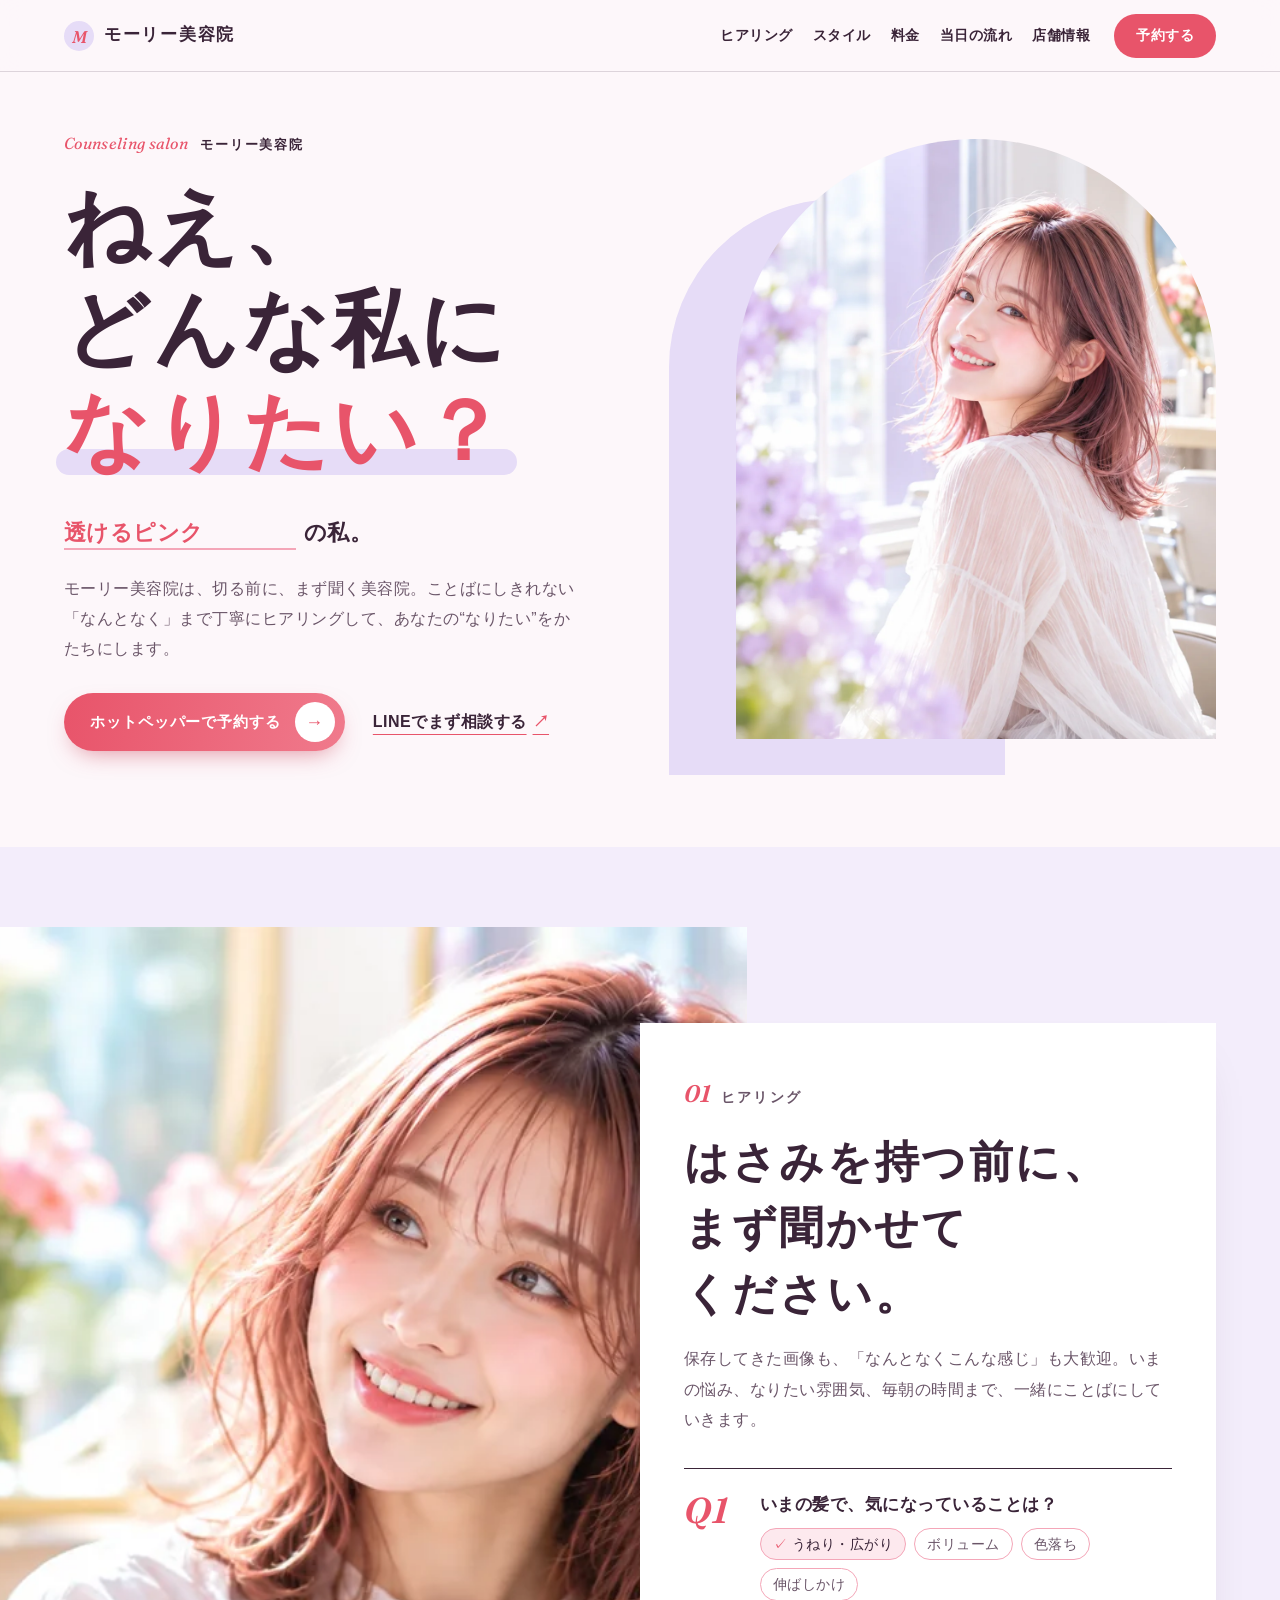
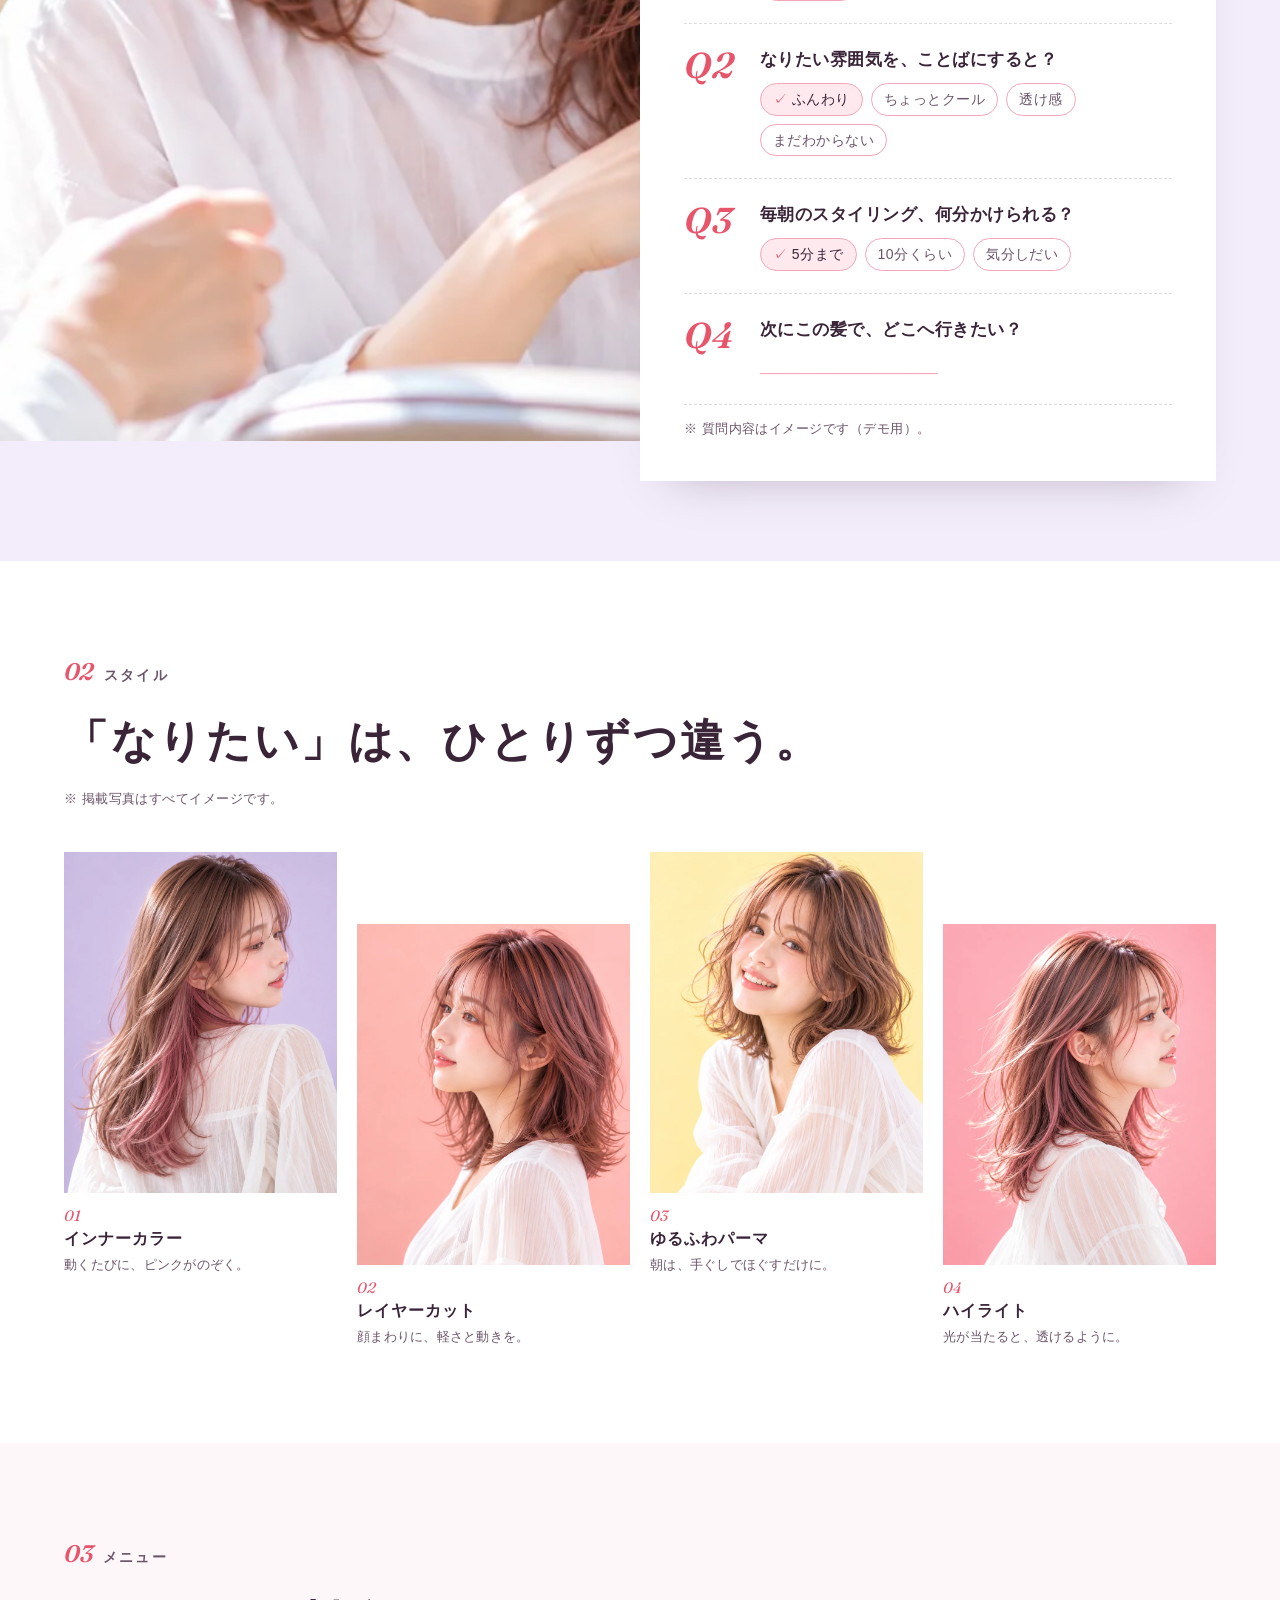
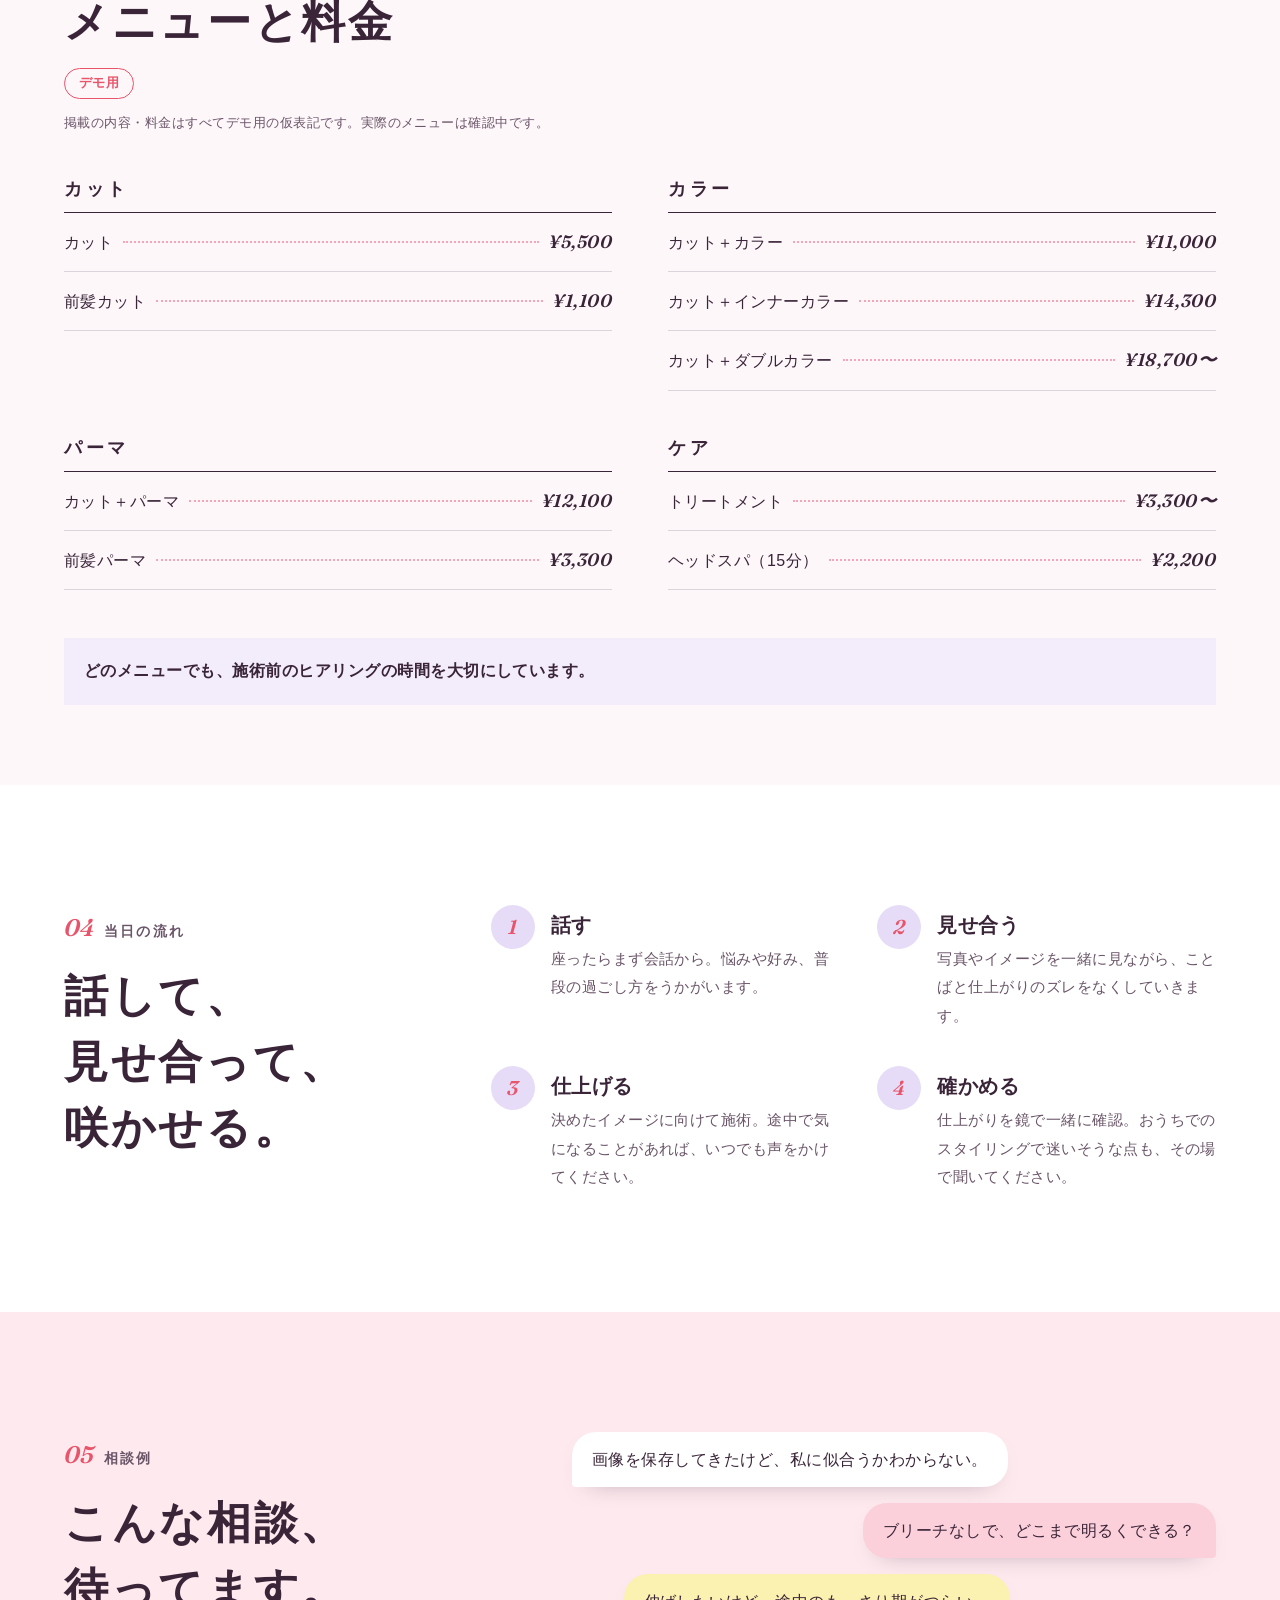
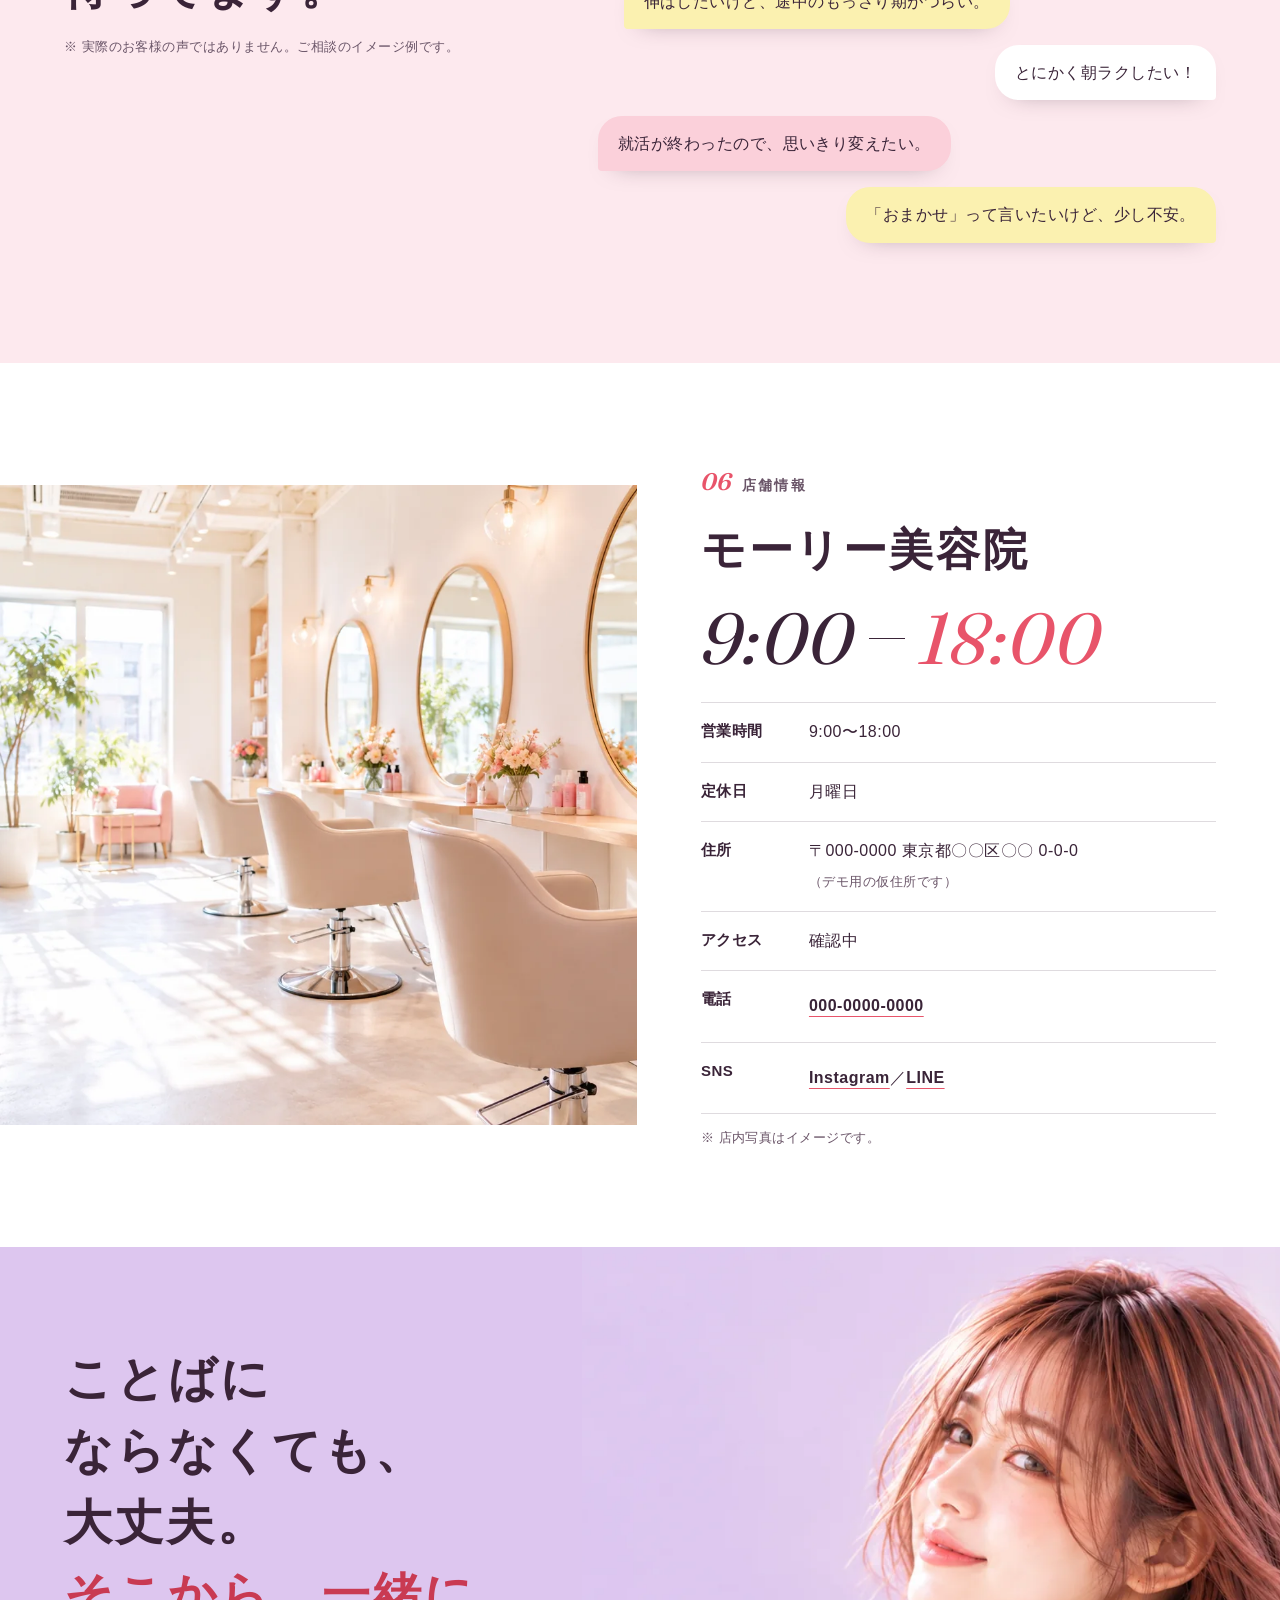
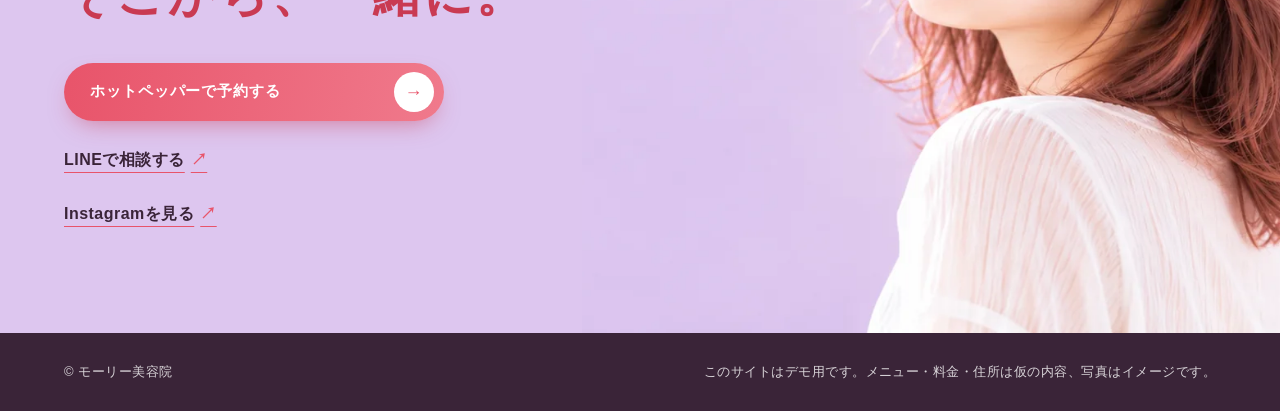
==== commit 671ce568: "Replace hearing photo for Morley salon LP Co-Authored-By: Claude Opus 5.5 (1M context) <noreply@anth" ====
--- a/public/sites/morley-salon/index.html
+++ b/public/sites/morley-salon/index.html
@@ -99,8 +99,8 @@
     <!-- HEARING：写真＋カウンセリングシート -->
     <section class="hearing" id="hearing" aria-labelledby="hearing-title">
       <figure class="hearing__photo">
-        <img src="images/hearing.webp" width="1400" height="933" loading="lazy" decoding="async"
-             alt="美容室の鏡の前で、スマホの髪型画像を見せながら美容師と笑顔で話す女性（イメージ）">
+        <img src="images/hearing.webp" width="1600" height="817" loading="lazy" decoding="async"
+             alt="美容室で、スマホの髪型画像を指さしながら美容師と笑顔で話す女性（イメージ）">
       </figure>
 
       <div class="hearing__panel">
--- a/public/sites/morley-salon/style.css
+++ b/public/sites/morley-salon/style.css
@@ -398,7 +398,7 @@
   width: 100%;
   aspect-ratio: 3 / 2;
   object-fit: cover;
-  object-position: 60% 40%;
+  object-position: 85% 35%;
 }
 .hearing__panel {
   position: relative;
@@ -847,7 +847,7 @@
     padding: 80px 0 120px;
   }
   .hearing__photo { grid-column: 1 / 8; grid-row: 1; }
-  .hearing__photo img { height: 100%; min-height: 560px; aspect-ratio: auto; }
+  .hearing__photo img { height: 100%; min-height: 560px; aspect-ratio: auto; object-position: 60% 30%; }
   .hearing__panel {
     grid-column: 7 / 13;
     grid-row: 1;
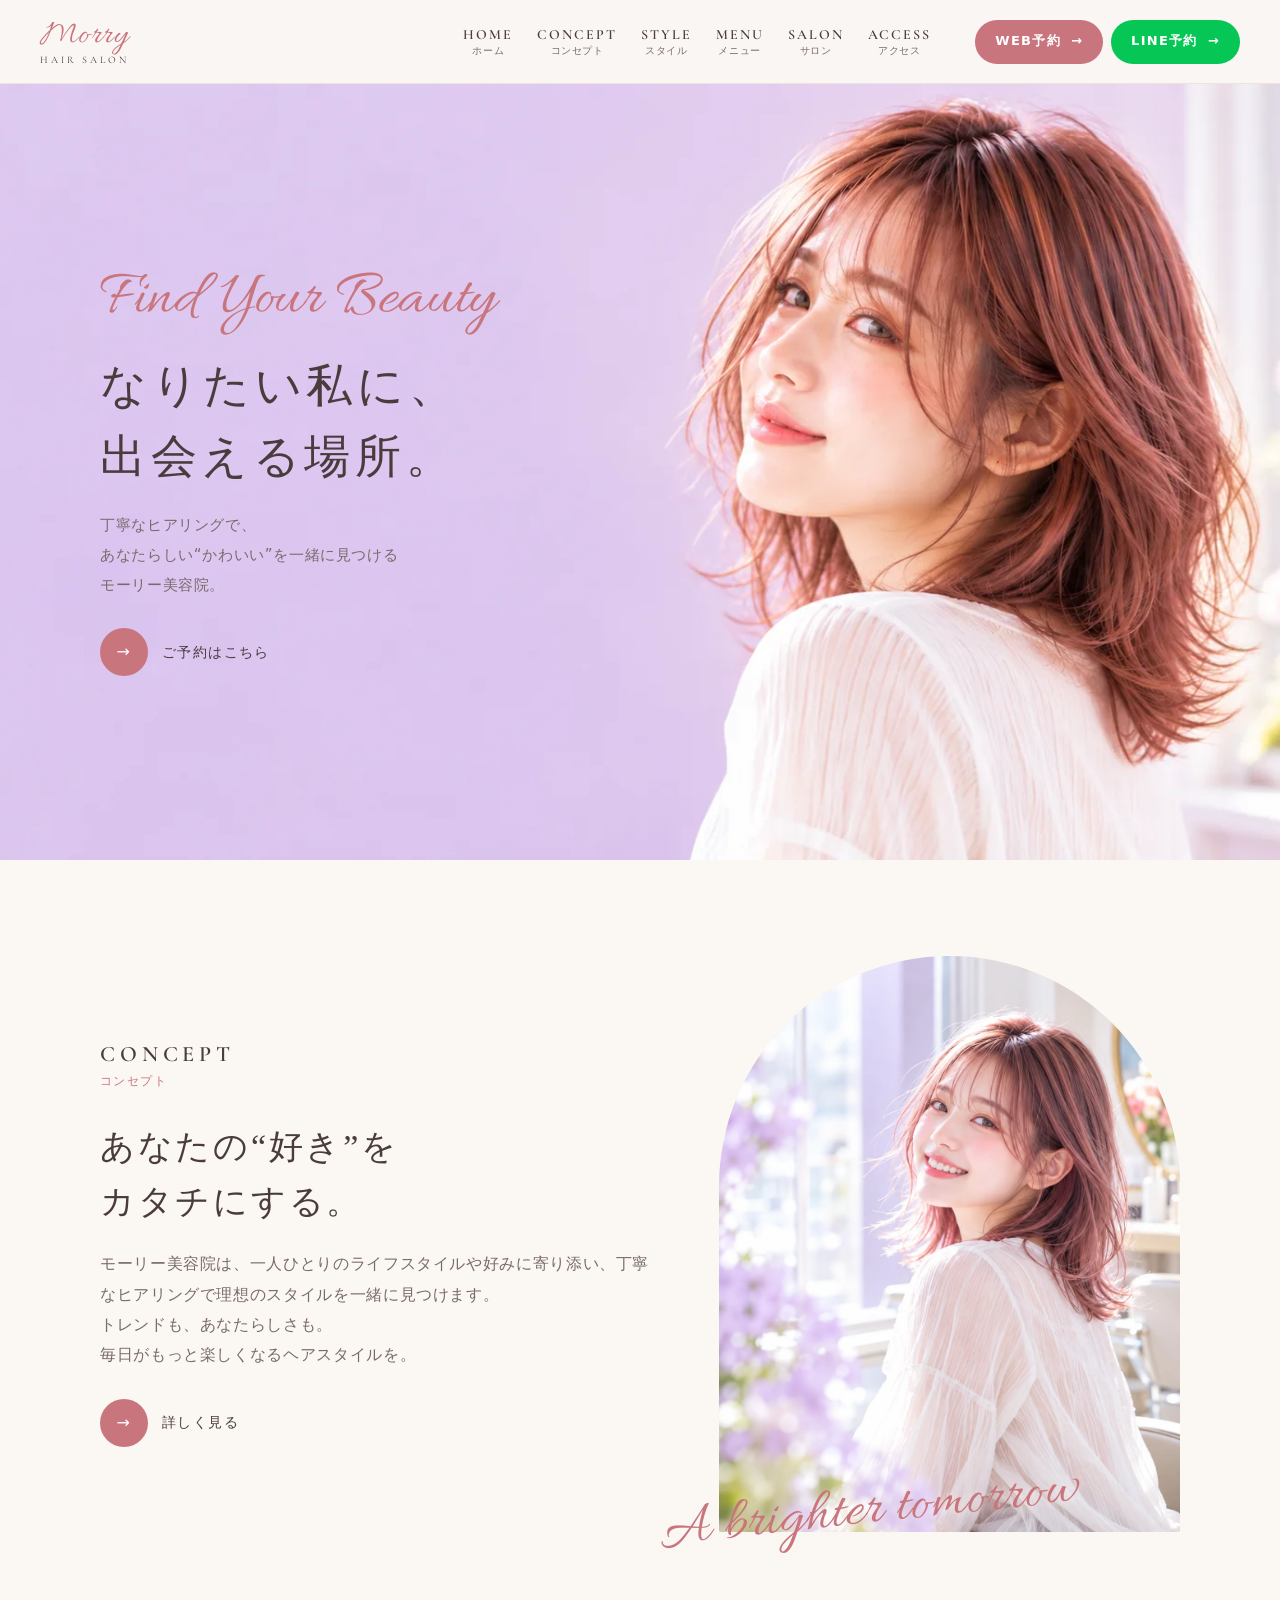
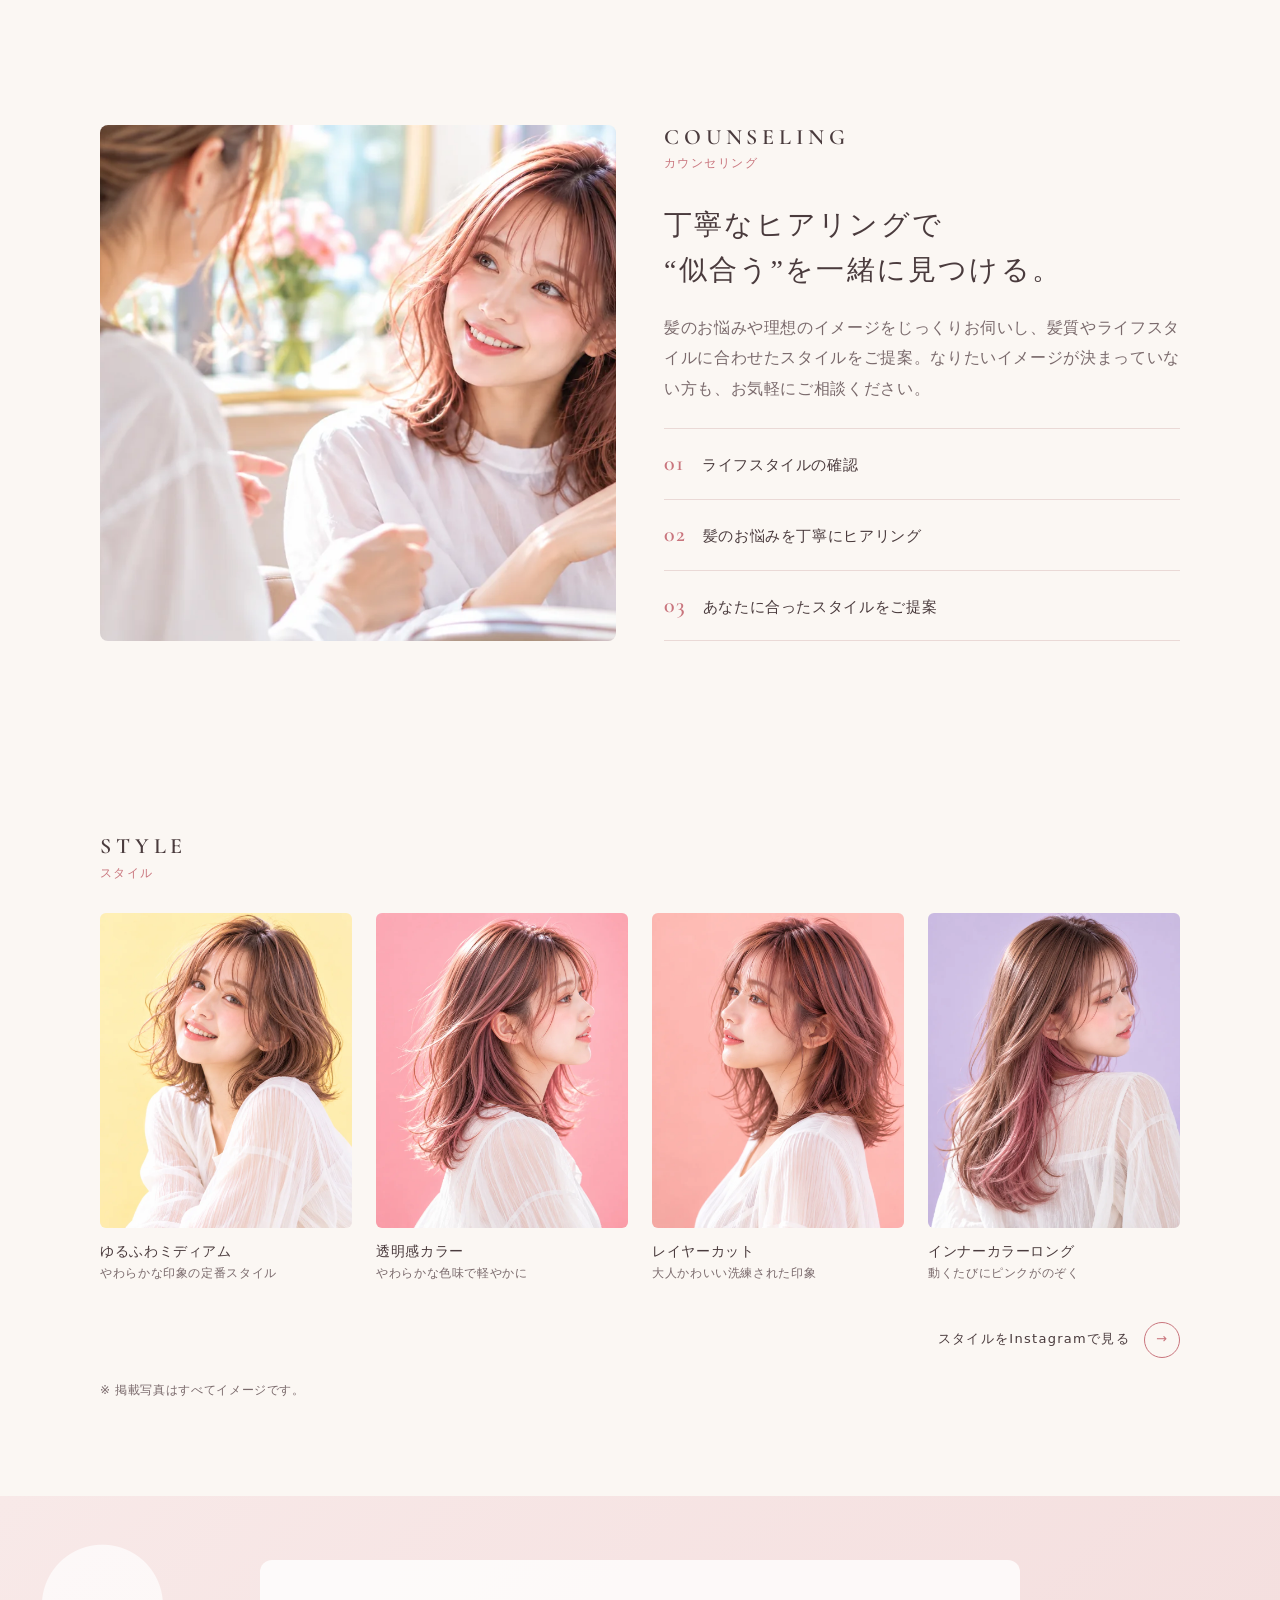
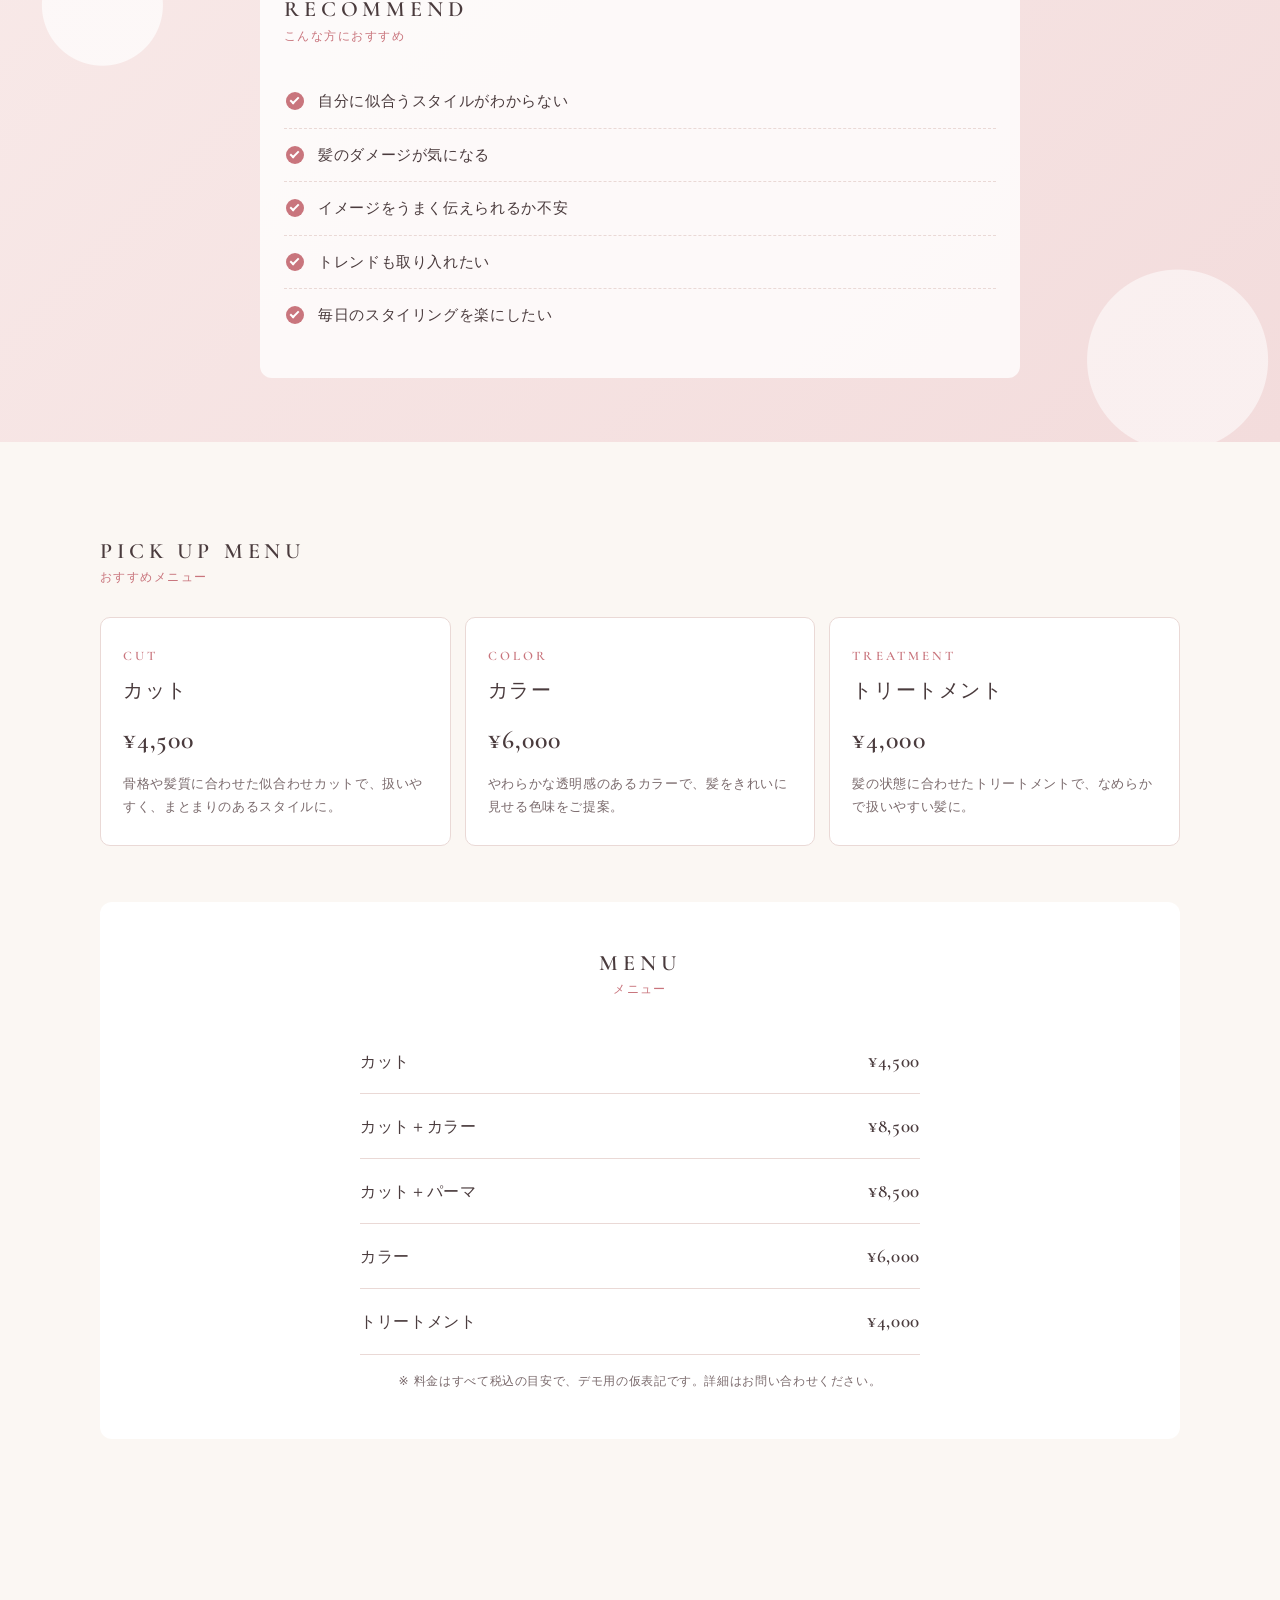
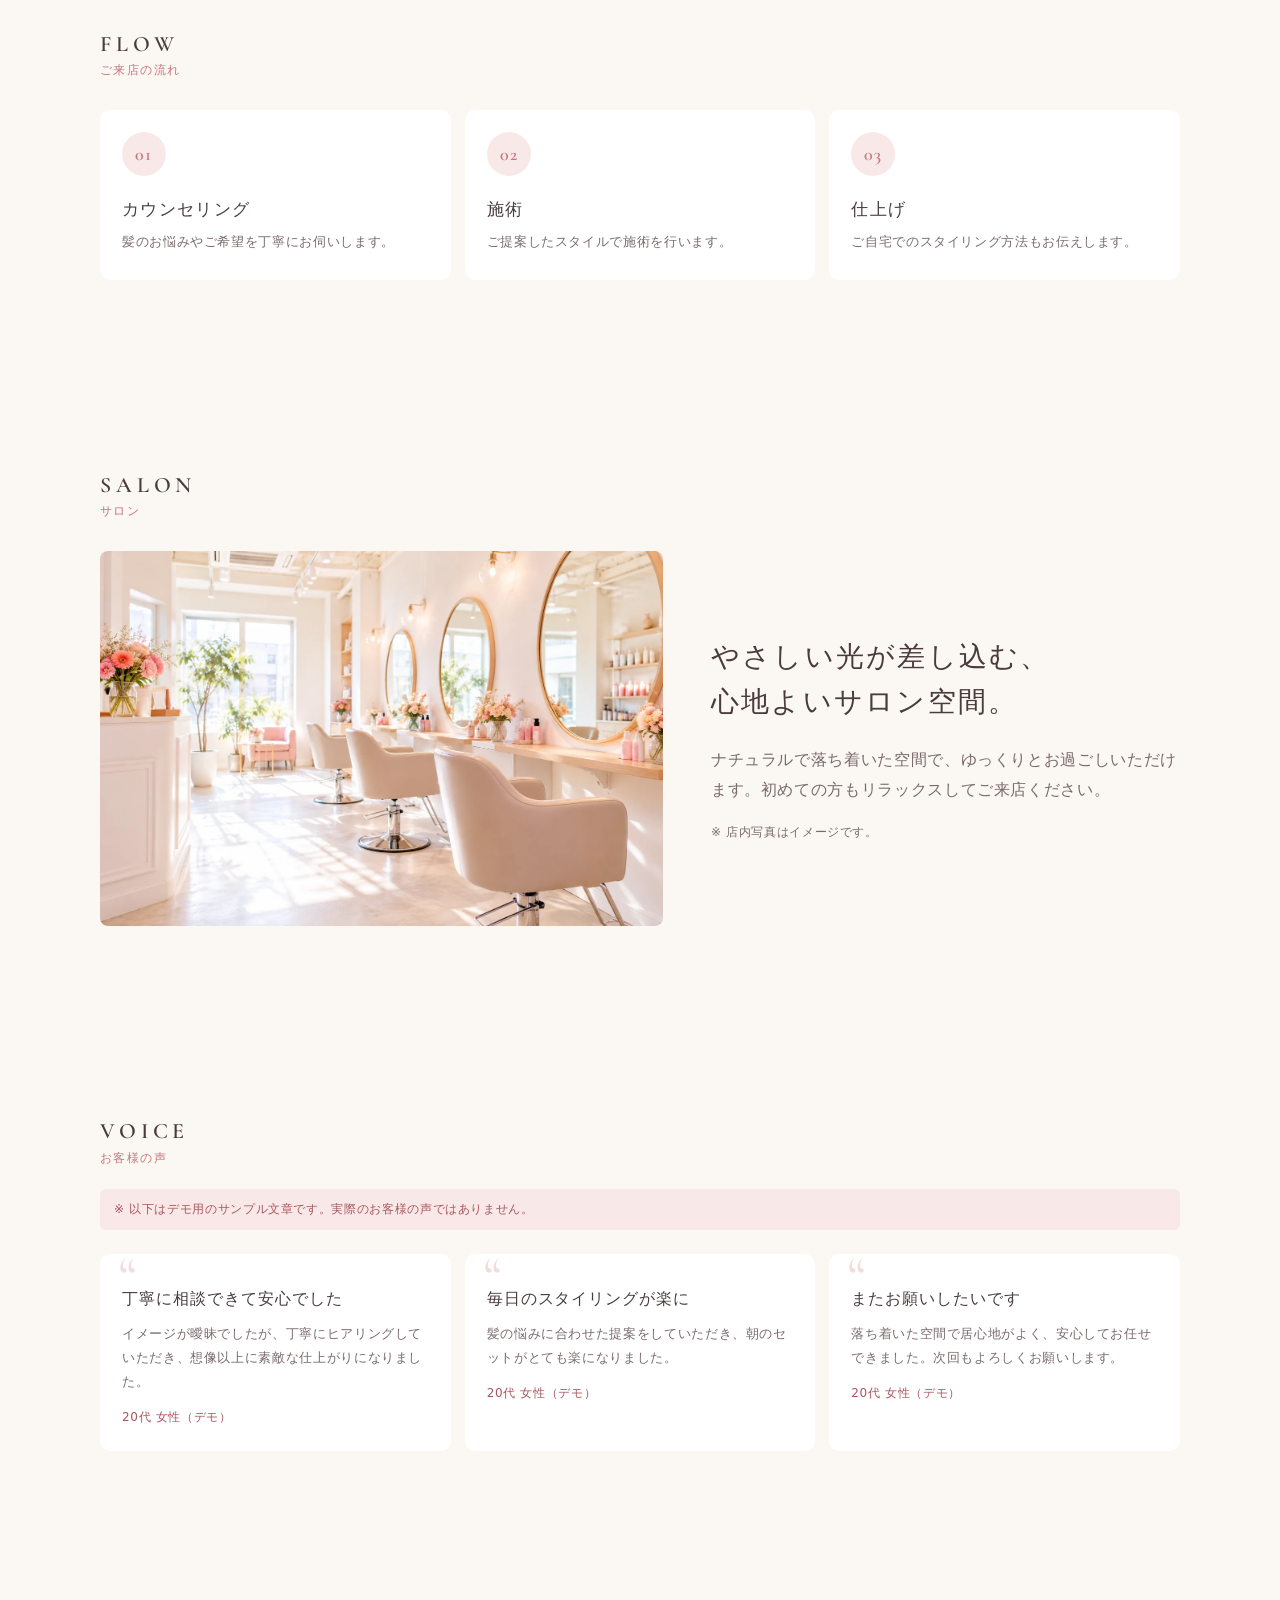
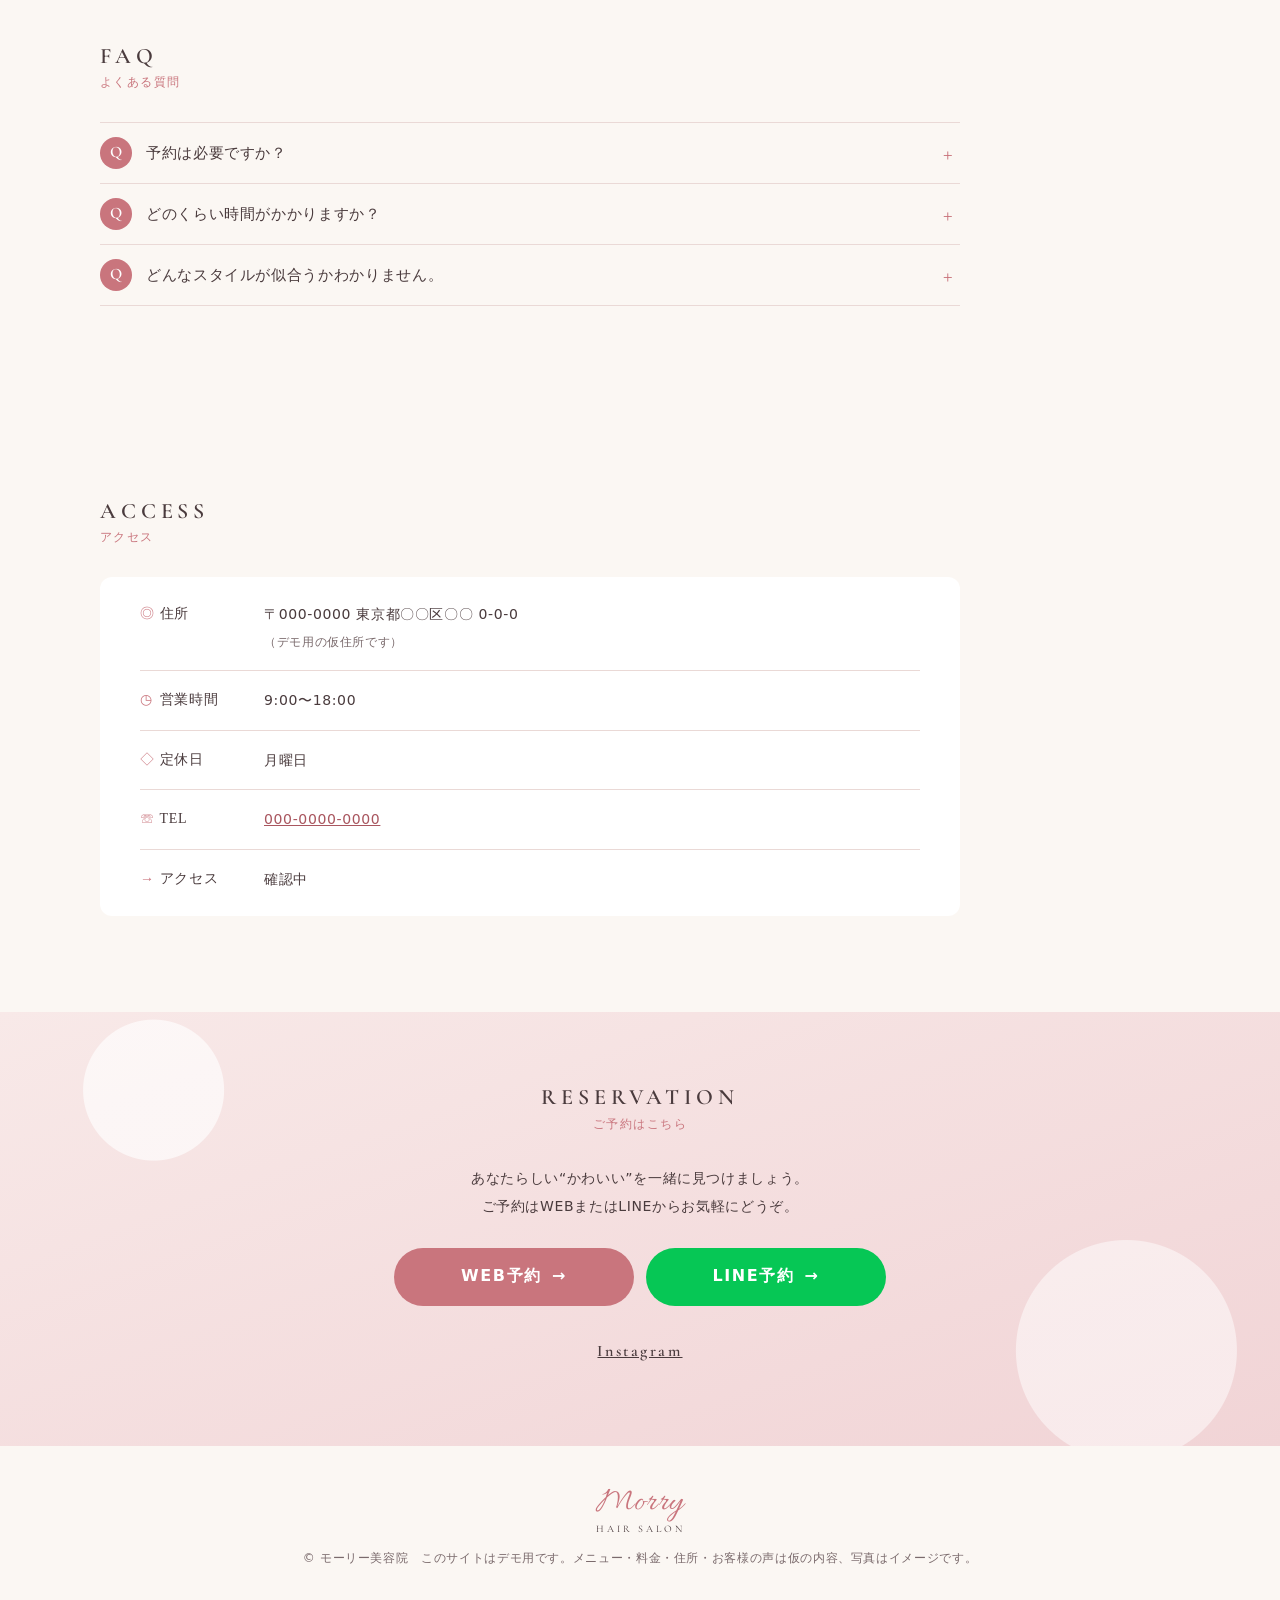
==== commit 6774bc21: "モーリー美容院LPをモックに合わせて作り直し ユーザー提供のモック（Morry HAIR SALON）に合わせ、クリーム地×ダスティローズの エディトリアル構成に全面改修。コンセプト／カウンセリング／" ====
--- a/public/sites/morley-salon/index.html
+++ b/public/sites/morley-salon/index.html
@@ -3,28 +3,28 @@
 <head>
   <meta charset="utf-8">
   <meta name="viewport" content="width=device-width, initial-scale=1, viewport-fit=cover">
-  <title>モーリー美容院｜話すほど、なりたい髪に近づく美容院</title>
-  <meta name="description" content="モーリー美容院は、切る前にまず聞く美容院。なりたい雰囲気や毎日のスタイリングまで丁寧にヒアリングし、あなたの「なりたい」をかたちにします。営業時間 9:00〜18:00／月曜定休。">
-  <meta name="theme-color" content="#fdf7fa">
+  <title>Morry HAIR SALON（モーリー美容院）｜なりたい私に、出会える場所。</title>
+  <meta name="description" content="モーリー美容院は、丁寧なヒアリングで“似合う”を一緒に見つける美容院。あなたらしい“かわいい”を一緒に見つけます。営業時間 9:00〜18:00／月曜定休。">
+  <meta name="theme-color" content="#fbf7f3">
 
   <meta property="og:type" content="website">
   <meta property="og:locale" content="ja_JP">
-  <meta property="og:site_name" content="モーリー美容院">
-  <meta property="og:title" content="モーリー美容院｜話すほど、なりたい髪に近づく美容院">
-  <meta property="og:description" content="切る前に、まず聞く。なりたい雰囲気や毎日のスタイリングまで丁寧にヒアリングする美容院です。">
+  <meta property="og:site_name" content="Morry HAIR SALON（モーリー美容院）">
+  <meta property="og:title" content="Morry HAIR SALON（モーリー美容院）｜なりたい私に、出会える場所。">
+  <meta property="og:description" content="丁寧なヒアリングで、あなたらしい“かわいい”を一緒に見つける美容院です。">
   <meta property="og:url" content="https://inuyamatest.github.io/LP_HP/public/sites/morley-salon/">
   <meta property="og:image" content="https://inuyamatest.github.io/LP_HP/public/sites/morley-salon/images/ogp.jpg">
   <meta property="og:image:width" content="1200">
   <meta property="og:image:height" content="630">
-  <meta property="og:image:alt" content="ラベンダー色の背景で振り返って微笑む、ピンクブラウンの髪の女性（イメージ）">
+  <meta property="og:image:alt" content="振り返って微笑む、ピンクブラウンの髪の女性（イメージ）">
   <meta name="twitter:card" content="summary_large_image">
 
-  <link rel="icon" href="data:image/svg+xml,%3Csvg xmlns='http://www.w3.org/2000/svg' viewBox='0 0 32 32'%3E%3Ccircle cx='16' cy='16' r='15' fill='%23e6dcf7'/%3E%3Ctext x='16' y='22' font-size='17' text-anchor='middle' font-family='serif' font-style='italic' fill='%23e8546a'%3EM%3C/text%3E%3C/svg%3E">
-
-  <link rel="preload" as="image" href="images/hero.webp" type="image/webp">
+  <link rel="icon" href="data:image/svg+xml,%3Csvg xmlns='http://www.w3.org/2000/svg' viewBox='0 0 32 32'%3E%3Crect width='32' height='32' rx='6' fill='%23fbf7f3'/%3E%3Ctext x='16' y='23' font-size='20' text-anchor='middle' font-family='Georgia,serif' fill='%23c9757d'%3EM%3C/text%3E%3C/svg%3E">
+
+  <link rel="preload" as="image" href="images/wide.webp" type="image/webp">
   <link rel="preconnect" href="https://fonts.googleapis.com">
   <link rel="preconnect" href="https://fonts.gstatic.com" crossorigin>
-  <link rel="stylesheet" href="https://fonts.googleapis.com/css2?family=Fraunces:ital,opsz,wght@1,9..144,400;1,9..144,600&family=Zen+Kaku+Gothic+New:wght@400;500;700&family=Zen+Old+Mincho:wght@600;900&display=swap">
+  <link rel="stylesheet" href="https://fonts.googleapis.com/css2?family=Allura&family=Cormorant+Garamond:wght@500;600&family=Zen+Kaku+Gothic+New:wght@400;500;700&family=Zen+Old+Mincho:wght@500;700&display=swap">
   <link rel="stylesheet" href="style.css">
   <script src="script.js" defer></script>
 </head>
@@ -32,301 +32,278 @@
   <a class="skip" href="#main">本文へスキップ</a>
 
   <header class="site-header">
-    <a class="logo" href="#top" aria-label="モーリー美容院 ページの先頭へ">
-      <span class="logo__mark" aria-hidden="true">M</span>
-      <span class="logo__text">モーリー美容院</span>
+    <a class="logo" href="#top" aria-label="Morry HAIR SALON モーリー美容院 ページの先頭へ">
+      <span class="logo__main">Morry</span>
+      <span class="logo__sub">HAIR SALON</span>
     </a>
+    <nav class="site-nav" id="site-nav" aria-label="ページ内リンク">
+      <ul>
+        <li><a href="#top"><span lang="en">HOME</span><small>ホーム</small></a></li>
+        <li><a href="#concept"><span lang="en">CONCEPT</span><small>コンセプト</small></a></li>
+        <li><a href="#style"><span lang="en">STYLE</span><small>スタイル</small></a></li>
+        <li><a href="#menu"><span lang="en">MENU</span><small>メニュー</small></a></li>
+        <li><a href="#salon"><span lang="en">SALON</span><small>サロン</small></a></li>
+        <li><a href="#access"><span lang="en">ACCESS</span><small>アクセス</small></a></li>
+      </ul>
+      <div class="site-nav__cta">
+        <a class="pill pill--web" href="https://beauty.hotpepper.jp/" target="_blank" rel="noopener noreferrer">WEB予約<span aria-hidden="true">→</span></a>
+        <a class="pill pill--line" href="https://entry.line.biz/start/jp/" target="_blank" rel="noopener noreferrer">LINE予約<span aria-hidden="true">→</span></a>
+      </div>
+    </nav>
     <button class="nav-toggle" type="button" aria-expanded="false" aria-controls="site-nav">
       <span class="nav-toggle__bars" aria-hidden="true"></span>
-      <span class="nav-toggle__label">メニュー</span>
+      <span class="nav-toggle__label sr-only">メニュー</span>
     </button>
-    <nav class="site-nav" id="site-nav" aria-label="ページ内リンク">
-      <ul>
-        <li><a href="#hearing">ヒアリング</a></li>
-        <li><a href="#styles">スタイル</a></li>
-        <li><a href="#menu">料金</a></li>
-        <li><a href="#flow">当日の流れ</a></li>
-        <li><a href="#info">店舗情報</a></li>
-      </ul>
-      <a class="site-nav__cta" href="https://beauty.hotpepper.jp/" target="_blank" rel="noopener noreferrer">予約する</a>
-    </nav>
   </header>
 
   <main id="main">
-    <!-- HERO：問いかけ＋アーチ型の縦長写真 -->
+    <!-- HERO -->
     <section class="hero" id="top" aria-labelledby="hero-title">
+      <div class="hero__media">
+        <img src="images/wide.webp" width="1600" height="837" fetchpriority="high" decoding="async"
+             alt="やわらかな光の中で振り返って微笑む、ピンクブラウンの髪の女性（イメージ）">
+      </div>
       <div class="hero__copy">
-        <p class="hero__eyebrow"><span>Counseling salon</span>モーリー美容院</p>
-        <h1 class="hero__title" id="hero-title">
-          <span class="hero__line">ねえ、</span>
-          <span class="hero__line">どんな私に</span>
-          <span class="hero__line hero__line--accent">なりたい？</span>
-        </h1>
-      </div>
-
-      <figure class="hero__photo">
-        <img src="images/hero.webp" width="1122" height="1402"
-             alt="明るい美容室の窓辺で振り返って笑う、ピンクのミディアムヘアの女性（イメージ）"
-             fetchpriority="high" decoding="async">
-      </figure>
-
-      <div class="hero__body">
-        <p class="hero__fill">
-          <span class="sr-only">たとえば「透けるピンク」「伸ばしかけでも可愛い」「朝5分で決まる」「特別な日仕様」の私。</span>
-          <span class="hero__blank" aria-hidden="true">
-            <span class="hero__words">
-              <span>透けるピンク</span>
-              <span>伸ばしかけでも可愛い</span>
-              <span>朝5分で決まる</span>
-              <span>特別な日仕様</span>
-              <span>透けるピンク</span>
-            </span>
-          </span>
-          <span aria-hidden="true">の私。</span>
-        </p>
-        <p class="hero__lead">
-          モーリー美容院は、切る前に、まず聞く美容院。ことばにしきれない「なんとなく」まで丁寧にヒアリングして、あなたの“なりたい”をかたちにします。
-        </p>
-        <div class="hero__actions">
-          <a class="btn" href="https://beauty.hotpepper.jp/" target="_blank" rel="noopener noreferrer">
-            ホットペッパーで予約する<span class="btn__arrow" aria-hidden="true">→</span>
-          </a>
-          <a class="textlink" href="https://entry.line.biz/start/jp/" target="_blank" rel="noopener noreferrer">LINEでまず相談する</a>
-        </div>
-      </div>
-    </section>
-
-    <!-- HEARING：写真＋カウンセリングシート -->
-    <section class="hearing" id="hearing" aria-labelledby="hearing-title">
-      <figure class="hearing__photo">
+        <p class="script hero__script" lang="en" aria-hidden="true">Find Your Beauty</p>
+        <h1 class="hero__title" id="hero-title">なりたい私に、<br>出会える場所。</h1>
+        <p class="hero__lead">丁寧なヒアリングで、<br>あなたらしい“かわいい”を一緒に見つける<br class="pc"><span class="ib">モーリー美容院。</span></p>
+        <a class="arrow-link" href="https://beauty.hotpepper.jp/" target="_blank" rel="noopener noreferrer">
+          <span class="arrow-link__circle" aria-hidden="true">→</span>ご予約はこちら
+        </a>
+      </div>
+    </section>
+
+    <!-- CONCEPT -->
+    <section class="concept section" id="concept" aria-labelledby="concept-title">
+      <div class="concept__text">
+        <p class="label"><span lang="en">CONCEPT</span>コンセプト</p>
+        <h2 class="heading" id="concept-title">あなたの“好き”を<br>カタチにする。</h2>
+        <p class="body">モーリー美容院は、一人ひとりのライフスタイルや好みに寄り添い、丁寧なヒアリングで理想のスタイルを一緒に見つけます。<br>トレンドも、あなたらしさも。<br>毎日がもっと楽しくなるヘアスタイルを。</p>
+        <a class="arrow-link" href="#counseling"><span class="arrow-link__circle" aria-hidden="true">→</span>詳しく見る</a>
+      </div>
+      <div class="concept__visual">
+        <figure class="concept__photo">
+          <img src="images/hero.webp" width="1122" height="1402" loading="lazy" decoding="async"
+               alt="明るい美容室の窓辺で振り返って笑う、ピンクのミディアムヘアの女性（イメージ）">
+        </figure>
+        <p class="script concept__script" lang="en" aria-hidden="true">A brighter tomorrow</p>
+      </div>
+    </section>
+
+    <!-- COUNSELING -->
+    <section class="counseling section" id="counseling" aria-labelledby="counseling-title">
+      <figure class="counseling__photo">
         <img src="images/hearing.webp" width="1600" height="817" loading="lazy" decoding="async"
              alt="美容室で、スマホの髪型画像を指さしながら美容師と笑顔で話す女性（イメージ）">
       </figure>
-
-      <div class="hearing__panel">
-        <p class="eyebrow"><span class="num">01</span>ヒアリング</p>
-        <h2 id="hearing-title"><span class="ib">はさみを</span><span class="ib">持つ前に、</span><br><span class="ib">まず聞かせて</span><span class="ib">ください。</span></h2>
-        <p class="hearing__lead">保存してきた画像も、「なんとなくこんな感じ」も大歓迎。いまの悩み、なりたい雰囲気、毎朝の時間まで、一緒にことばにしていきます。</p>
-
-        <ol class="sheet">
-          <li class="sheet__row">
-            <span class="sheet__q" aria-hidden="true">Q1</span>
-            <div>
-              <h3>いまの髪で、気になっていることは？</h3>
-              <ul class="checks" aria-label="回答例">
-                <li>うねり・広がり</li><li>ボリューム</li><li>色落ち</li><li>伸ばしかけ</li>
-              </ul>
-            </div>
-          </li>
-          <li class="sheet__row">
-            <span class="sheet__q" aria-hidden="true">Q2</span>
-            <div>
-              <h3>なりたい雰囲気を、ことばにすると？</h3>
-              <ul class="checks" aria-label="回答例">
-                <li>ふんわり</li><li>ちょっとクール</li><li>透け感</li><li>まだわからない</li>
-              </ul>
-            </div>
-          </li>
-          <li class="sheet__row">
-            <span class="sheet__q" aria-hidden="true">Q3</span>
-            <div>
-              <h3>毎朝のスタイリング、何分かけられる？</h3>
-              <ul class="checks" aria-label="回答例">
-                <li>5分まで</li><li>10分くらい</li><li>気分しだい</li>
-              </ul>
-            </div>
-          </li>
-          <li class="sheet__row">
-            <span class="sheet__q" aria-hidden="true">Q4</span>
-            <div>
-              <h3>次にこの髪で、どこへ行きたい？</h3>
-              <p class="sheet__free"><span aria-hidden="true">____________________</span><span class="sr-only">自由回答</span></p>
-            </div>
-          </li>
+      <div class="counseling__text">
+        <p class="label"><span lang="en">COUNSELING</span>カウンセリング</p>
+        <h2 class="heading heading--sm" id="counseling-title">丁寧なヒアリングで<br>“似合う”を一緒に見つける。</h2>
+        <p class="body">髪のお悩みや理想のイメージをじっくりお伺いし、髪質やライフスタイルに合わせたスタイルをご提案。なりたいイメージが決まっていない方も、お気軽にご相談ください。</p>
+        <ol class="numlist">
+          <li><span class="num" aria-hidden="true">01</span>ライフスタイルの確認</li>
+          <li><span class="num" aria-hidden="true">02</span>髪のお悩みを丁寧にヒアリング</li>
+          <li><span class="num" aria-hidden="true">03</span>あなたに合ったスタイルをご提案</li>
         </ol>
-        <p class="note">※ 質問内容はイメージです（デモ用）。</p>
-      </div>
-    </section>
-
-    <!-- STYLES：スタイル例（写真主役） -->
-    <section class="styles" id="styles" aria-labelledby="styles-title">
-      <div class="styles__head">
-        <p class="eyebrow"><span class="num">02</span>スタイル</p>
-        <h2 id="styles-title"><span class="ib">「なりたい」は、</span><span class="ib">ひとりずつ違う。</span></h2>
-        <p class="note">※ 掲載写真はすべてイメージです。</p>
-      </div>
-
-      <ul class="gallery">
-        <li class="gallery__item">
+      </div>
+    </section>
+
+    <!-- STYLE -->
+    <section class="style section" id="style" aria-labelledby="style-title">
+      <p class="label"><span lang="en">STYLE</span>スタイル</p>
+      <h2 class="sr-only" id="style-title">スタイル</h2>
+      <ul class="style__list">
+        <li>
+          <figure>
+            <img src="images/style-perm.webp" width="900" height="1125" loading="lazy" decoding="async"
+                 alt="ふんわりウェーブのミディアムヘアで笑う女性（イメージ）">
+            <figcaption><strong>ゆるふわミディアム</strong>やわらかな印象の定番スタイル</figcaption>
+          </figure>
+        </li>
+        <li>
+          <figure>
+            <img src="images/style-highlight.webp" width="900" height="1125" loading="lazy" decoding="async"
+                 alt="ピンクのハイライトが入ったロングヘアの女性の横顔（イメージ）">
+            <figcaption><strong>透明感カラー</strong>やわらかな色味で軽やかに</figcaption>
+          </figure>
+        </li>
+        <li>
+          <figure>
+            <img src="images/style-layer.webp" width="900" height="1125" loading="lazy" decoding="async"
+                 alt="顔まわりにレイヤーが入ったローズブラウンの髪の女性の横顔（イメージ）">
+            <figcaption><strong>レイヤーカット</strong>大人かわいい洗練された印象</figcaption>
+          </figure>
+        </li>
+        <li>
           <figure>
             <img src="images/style-inner.webp" width="900" height="1125" loading="lazy" decoding="async"
-                 alt="ラベンダー色の背景で振り返る、毛先にピンクのインナーカラーが入ったロングヘアの女性（イメージ）">
-            <figcaption><span class="gallery__no">01</span>インナーカラー<small>動くたびに、ピンクがのぞく。</small></figcaption>
+                 alt="毛先にピンクのインナーカラーが入ったロングヘアの女性（イメージ）">
+            <figcaption><strong>インナーカラーロング</strong>動くたびにピンクがのぞく</figcaption>
           </figure>
         </li>
-        <li class="gallery__item">
-          <figure>
-            <img src="images/style-layer.webp" width="900" height="1125" loading="lazy" decoding="async"
-                 alt="コーラルピンクの背景で横を向く、顔まわりにレイヤーが入ったローズブラウンの髪の女性（イメージ）">
-            <figcaption><span class="gallery__no">02</span>レイヤーカット<small>顔まわりに、軽さと動きを。</small></figcaption>
-          </figure>
-        </li>
-        <li class="gallery__item">
-          <figure>
-            <img src="images/style-perm.webp" width="900" height="1125" loading="lazy" decoding="async"
-                 alt="淡いイエローの背景で笑う、ゆるいウェーブのミディアムヘアの女性（イメージ）">
-            <figcaption><span class="gallery__no">03</span>ゆるふわパーマ<small>朝は、手ぐしでほぐすだけに。</small></figcaption>
-          </figure>
-        </li>
-        <li class="gallery__item">
-          <figure>
-            <img src="images/style-highlight.webp" width="900" height="1125" loading="lazy" decoding="async"
-                 alt="ピンクの背景で横を向く、ピンクのハイライトが入ったロングヘアの女性（イメージ）">
-            <figcaption><span class="gallery__no">04</span>ハイライト<small>光が当たると、透けるように。</small></figcaption>
-          </figure>
-        </li>
       </ul>
-    </section>
-
-    <!-- MENU：デモ用料金表 -->
-    <section class="menu" id="menu" aria-labelledby="menu-title">
-      <div class="menu__head">
-        <p class="eyebrow"><span class="num">03</span>メニュー</p>
-        <h2 id="menu-title">メニューと料金</h2>
-        <p class="stamp">デモ用</p>
-        <p class="note">掲載の内容・料金はすべてデモ用の仮表記です。実際のメニューは確認中です。</p>
-      </div>
+      <p class="style__more"><a class="arrow-link arrow-link--sm" href="https://www.instagram.com/?hl=ja" target="_blank" rel="noopener noreferrer">スタイルをInstagramで見る<span class="arrow-link__circle" aria-hidden="true">→</span></a></p>
+      <p class="note">※ 掲載写真はすべてイメージです。</p>
+    </section>
+
+    <!-- RECOMMEND -->
+    <section class="recommend" aria-labelledby="recommend-title">
+      <div class="recommend__inner">
+        <p class="label"><span lang="en">RECOMMEND</span>こんな方におすすめ</p>
+        <h2 class="sr-only" id="recommend-title">こんな方におすすめ</h2>
+        <ul class="checklist">
+          <li>自分に似合うスタイルがわからない</li>
+          <li>髪のダメージが気になる</li>
+          <li>イメージをうまく伝えられるか不安</li>
+          <li>トレンドも取り入れたい</li>
+          <li>毎日のスタイリングを楽にしたい</li>
+        </ul>
+      </div>
+    </section>
+
+    <!-- MENU -->
+    <section class="menu section" id="menu" aria-labelledby="menu-title">
+      <p class="label"><span lang="en">PICK UP MENU</span>おすすめメニュー</p>
+      <h2 class="sr-only" id="menu-title">メニュー</h2>
+      <ul class="pickup">
+        <li class="pickup__item">
+          <p class="pickup__en" lang="en">CUT</p>
+          <h3>カット</h3>
+          <p class="pickup__price">¥4,500</p>
+          <p class="pickup__desc">骨格や髪質に合わせた似合わせカットで、扱いやすく、まとまりのあるスタイルに。</p>
+        </li>
+        <li class="pickup__item">
+          <p class="pickup__en" lang="en">COLOR</p>
+          <h3>カラー</h3>
+          <p class="pickup__price">¥6,000</p>
+          <p class="pickup__desc">やわらかな透明感のあるカラーで、髪をきれいに見せる色味をご提案。</p>
+        </li>
+        <li class="pickup__item">
+          <p class="pickup__en" lang="en">TREATMENT</p>
+          <h3>トリートメント</h3>
+          <p class="pickup__price">¥4,000</p>
+          <p class="pickup__desc">髪の状態に合わせたトリートメントで、なめらかで扱いやすい髪に。</p>
+        </li>
+      </ul>
 
       <div class="pricelist">
-        <section class="pricelist__group" aria-labelledby="pl-cut">
-          <h3 id="pl-cut">カット</h3>
-          <dl>
-            <div><dt>カット</dt><dd>¥5,500</dd></div>
-            <div><dt>前髪カット</dt><dd>¥1,100</dd></div>
-          </dl>
-        </section>
-        <section class="pricelist__group" aria-labelledby="pl-color">
-          <h3 id="pl-color">カラー</h3>
-          <dl>
-            <div><dt>カット＋カラー</dt><dd>¥11,000</dd></div>
-            <div><dt>カット＋インナーカラー</dt><dd>¥14,300</dd></div>
-            <div><dt>カット＋ダブルカラー</dt><dd>¥18,700〜</dd></div>
-          </dl>
-        </section>
-        <section class="pricelist__group" aria-labelledby="pl-perm">
-          <h3 id="pl-perm">パーマ</h3>
-          <dl>
-            <div><dt>カット＋パーマ</dt><dd>¥12,100</dd></div>
-            <div><dt>前髪パーマ</dt><dd>¥3,300</dd></div>
-          </dl>
-        </section>
-        <section class="pricelist__group" aria-labelledby="pl-care">
-          <h3 id="pl-care">ケア</h3>
-          <dl>
-            <div><dt>トリートメント</dt><dd>¥3,300〜</dd></div>
-            <div><dt>ヘッドスパ（15分）</dt><dd>¥2,200</dd></div>
-          </dl>
-        </section>
-      </div>
-      <p class="menu__foot">どのメニューでも、施術前のヒアリングの時間を大切にしています。</p>
-    </section>
-
-    <!-- FLOW：当日の流れ -->
-    <section class="flow" id="flow" aria-labelledby="flow-title">
-      <div class="flow__head">
-        <p class="eyebrow"><span class="num">04</span>当日の流れ</p>
-        <h2 id="flow-title"><span class="ib">話して、</span><span class="ib">見せ合って、</span><span class="ib">咲かせる。</span></h2>
-      </div>
-      <ol class="steps">
-        <li class="step">
-          <span class="step__no" aria-hidden="true">1</span>
-          <h3>話す</h3>
-          <p>座ったらまず会話から。悩みや好み、普段の過ごし方をうかがいます。</p>
-        </li>
-        <li class="step">
-          <span class="step__no" aria-hidden="true">2</span>
-          <h3>見せ合う</h3>
-          <p>写真やイメージを一緒に見ながら、ことばと仕上がりのズレをなくしていきます。</p>
-        </li>
-        <li class="step">
-          <span class="step__no" aria-hidden="true">3</span>
-          <h3>仕上げる</h3>
-          <p>決めたイメージに向けて施術。途中で気になることがあれば、いつでも声をかけてください。</p>
-        </li>
-        <li class="step">
-          <span class="step__no" aria-hidden="true">4</span>
-          <h3>確かめる</h3>
-          <p>仕上がりを鏡で一緒に確認。おうちでのスタイリングで迷いそうな点も、その場で聞いてください。</p>
-        </li>
+        <p class="label label--center"><span lang="en">MENU</span>メニュー</p>
+        <dl>
+          <div><dt>カット</dt><dd>¥4,500</dd></div>
+          <div><dt>カット＋カラー</dt><dd>¥8,500</dd></div>
+          <div><dt>カット＋パーマ</dt><dd>¥8,500</dd></div>
+          <div><dt>カラー</dt><dd>¥6,000</dd></div>
+          <div><dt>トリートメント</dt><dd>¥4,000</dd></div>
+        </dl>
+        <p class="note">※ 料金はすべて税込の目安で、デモ用の仮表記です。詳細はお問い合わせください。</p>
+      </div>
+    </section>
+
+    <!-- FLOW -->
+    <section class="flow section" id="flow" aria-labelledby="flow-title">
+      <p class="label"><span lang="en">FLOW</span>ご来店の流れ</p>
+      <h2 class="sr-only" id="flow-title">ご来店の流れ</h2>
+      <ol class="flow__list">
+        <li><span class="num" aria-hidden="true">01</span><h3>カウンセリング</h3><p>髪のお悩みやご希望を丁寧にお伺いします。</p></li>
+        <li><span class="num" aria-hidden="true">02</span><h3>施術</h3><p>ご提案したスタイルで施術を行います。</p></li>
+        <li><span class="num" aria-hidden="true">03</span><h3>仕上げ</h3><p>ご自宅でのスタイリング方法もお伝えします。</p></li>
       </ol>
     </section>
 
-    <!-- TALK：相談例（口コミではない） -->
-    <section class="talk" id="talk" aria-labelledby="talk-title">
-      <div class="talk__head">
-        <p class="eyebrow"><span class="num">05</span>相談例</p>
-        <h2 id="talk-title"><span class="ib">こんな相談、</span><span class="ib">待ってます。</span></h2>
-        <p class="note">※ 実際のお客様の声ではありません。ご相談のイメージ例です。</p>
-      </div>
-      <ul class="bubbles">
-        <li class="bubble">画像を保存してきたけど、私に似合うかわからない。</li>
-        <li class="bubble bubble--rose">ブリーチなしで、どこまで明るくできる？</li>
-        <li class="bubble bubble--lemon">伸ばしたいけど、途中のもっさり期がつらい。</li>
-        <li class="bubble">とにかく朝ラクしたい！</li>
-        <li class="bubble bubble--rose">就活が終わったので、思いきり変えたい。</li>
-        <li class="bubble bubble--lemon">「おまかせ」って言いたいけど、少し不安。</li>
+    <!-- SALON -->
+    <section class="salon section" id="salon" aria-labelledby="salon-title">
+      <p class="label"><span lang="en">SALON</span>サロン</p>
+      <div class="salon__grid">
+        <figure class="salon__photo">
+          <img src="images/interior.webp" width="1400" height="933" loading="lazy" decoding="async"
+               alt="丸い鏡と花が並ぶ、やさしい光の入る美容室の店内（イメージ）">
+        </figure>
+        <div class="salon__text">
+          <h2 class="heading heading--sm" id="salon-title">やさしい光が差し込む、<br>心地よいサロン空間。</h2>
+          <p class="body">ナチュラルで落ち着いた空間で、ゆっくりとお過ごしいただけます。初めての方もリラックスしてご来店ください。</p>
+          <p class="note">※ 店内写真はイメージです。</p>
+        </div>
+      </div>
+    </section>
+
+    <!-- VOICE（デモ） -->
+    <section class="voice section" aria-labelledby="voice-title">
+      <p class="label"><span lang="en">VOICE</span>お客様の声</p>
+      <h2 class="sr-only" id="voice-title">お客様の声（デモ）</h2>
+      <p class="demo-banner">※ 以下はデモ用のサンプル文章です。実際のお客様の声ではありません。</p>
+      <ul class="voice__list">
+        <li>
+          <h3>丁寧に相談できて安心でした</h3>
+          <p>イメージが曖昧でしたが、丁寧にヒアリングしていただき、想像以上に素敵な仕上がりになりました。</p>
+          <p class="voice__who">20代 女性（デモ）</p>
+        </li>
+        <li>
+          <h3>毎日のスタイリングが楽に</h3>
+          <p>髪の悩みに合わせた提案をしていただき、朝のセットがとても楽になりました。</p>
+          <p class="voice__who">20代 女性（デモ）</p>
+        </li>
+        <li>
+          <h3>またお願いしたいです</h3>
+          <p>落ち着いた空間で居心地がよく、安心してお任せできました。次回もよろしくお願いします。</p>
+          <p class="voice__who">20代 女性（デモ）</p>
+        </li>
       </ul>
     </section>
 
-    <!-- INFO：店内写真＋店舗情報 -->
-    <section class="info" id="info" aria-labelledby="info-title">
-      <figure class="info__photo">
-        <img src="images/interior.webp" width="1400" height="933" loading="lazy" decoding="async"
-             alt="丸い鏡と花が並ぶ、自然光の入る明るい美容室の店内（イメージ）">
-      </figure>
-      <div class="info__body">
-        <p class="eyebrow"><span class="num">06</span>店舗情報</p>
-        <h2 id="info-title">モーリー美容院</h2>
-        <p class="info__time" aria-label="営業時間 9時から18時">
-          <span>9:00</span><span class="info__dash" aria-hidden="true"></span><span>18:00</span>
-        </p>
-        <dl class="info__list">
-          <div><dt>営業時間</dt><dd>9:00〜18:00</dd></div>
-          <div><dt>定休日</dt><dd>月曜日</dd></div>
-          <div><dt>住所</dt><dd>〒000-0000 東京都〇〇区〇〇 0-0-0<br><small>（デモ用の仮住所です）</small></dd></div>
-          <div><dt>アクセス</dt><dd>確認中</dd></div>
-          <div><dt>電話</dt><dd><a href="tel:00000000000">000-0000-0000</a></dd></div>
-          <div><dt>SNS</dt><dd><a href="https://www.instagram.com/?hl=ja" target="_blank" rel="noopener noreferrer">Instagram</a>／<a href="https://entry.line.biz/start/jp/" target="_blank" rel="noopener noreferrer">LINE</a></dd></div>
-        </dl>
-        <p class="note">※ 店内写真はイメージです。</p>
-      </div>
-    </section>
-
-    <!-- CLOSING：横長写真＋呼びかけ（文字は写真に重ねない） -->
-    <section class="closing" aria-labelledby="closing-title">
-      <div class="closing__text">
-        <h2 id="closing-title"><span class="ib">ことばに</span><span class="ib">ならなくても、</span><br>大丈夫。<br><em><span class="ib">そこから、</span><span class="ib">一緒に。</span></em></h2>
-        <ul class="closing__actions">
-          <li><a class="btn" href="https://beauty.hotpepper.jp/" target="_blank" rel="noopener noreferrer">ホットペッパーで予約する<span class="btn__arrow" aria-hidden="true">→</span></a></li>
-          <li><a class="textlink" href="https://entry.line.biz/start/jp/" target="_blank" rel="noopener noreferrer">LINEで相談する</a></li>
-          <li><a class="textlink" href="https://www.instagram.com/?hl=ja" target="_blank" rel="noopener noreferrer">Instagramを見る</a></li>
-        </ul>
-      </div>
-      <figure class="closing__photo">
-        <img src="images/wide.webp" width="1600" height="837" loading="lazy" decoding="async"
-             alt="ラベンダー色の背景で振り返って微笑む、ピンクブラウンの髪の女性（イメージ）">
-      </figure>
+    <!-- FAQ -->
+    <section class="faq section" aria-labelledby="faq-title">
+      <p class="label"><span lang="en">FAQ</span>よくある質問</p>
+      <h2 class="sr-only" id="faq-title">よくある質問</h2>
+      <div class="faq__list">
+        <details>
+          <summary><span class="faq__q" aria-hidden="true">Q</span>予約は必要ですか？</summary>
+          <p>はい。WEBまたはLINEからのご予約をおすすめしています。</p>
+        </details>
+        <details>
+          <summary><span class="faq__q" aria-hidden="true">Q</span>どのくらい時間がかかりますか？</summary>
+          <p>メニューにより異なります。目安はカット約1時間、カット＋カラー約2時間です（デモ用の目安）。</p>
+        </details>
+        <details>
+          <summary><span class="faq__q" aria-hidden="true">Q</span>どんなスタイルが似合うかわかりません。</summary>
+          <p>大丈夫です。丁寧にカウンセリングして、髪質やライフスタイルに合わせてご提案します。</p>
+        </details>
+      </div>
+    </section>
+
+    <!-- ACCESS -->
+    <section class="access section" id="access" aria-labelledby="access-title">
+      <p class="label"><span lang="en">ACCESS</span>アクセス</p>
+      <h2 class="sr-only" id="access-title">アクセス</h2>
+      <dl class="access__list">
+        <div><dt><span class="access__icon" aria-hidden="true">◎</span>住所</dt><dd>〒000-0000 東京都〇〇区〇〇 0-0-0<br><small>（デモ用の仮住所です）</small></dd></div>
+        <div><dt><span class="access__icon" aria-hidden="true">◷</span>営業時間</dt><dd>9:00〜18:00</dd></div>
+        <div><dt><span class="access__icon" aria-hidden="true">◇</span>定休日</dt><dd>月曜日</dd></div>
+        <div><dt><span class="access__icon" aria-hidden="true">☏</span>TEL</dt><dd><a href="tel:00000000000">000-0000-0000</a></dd></div>
+        <div><dt><span class="access__icon" aria-hidden="true">→</span>アクセス</dt><dd>確認中</dd></div>
+      </dl>
+    </section>
+
+    <!-- RESERVATION -->
+    <section class="reserve" aria-labelledby="reserve-title">
+      <p class="label label--center"><span lang="en">RESERVATION</span>ご予約はこちら</p>
+      <h2 class="sr-only" id="reserve-title">ご予約</h2>
+      <p class="reserve__lead">あなたらしい“かわいい”を一緒に見つけましょう。<br>ご予約はWEBまたはLINEからお気軽にどうぞ。</p>
+      <div class="reserve__btns">
+        <a class="pill pill--web pill--lg" href="https://beauty.hotpepper.jp/" target="_blank" rel="noopener noreferrer">WEB予約<span aria-hidden="true">→</span></a>
+        <a class="pill pill--line pill--lg" href="https://entry.line.biz/start/jp/" target="_blank" rel="noopener noreferrer">LINE予約<span aria-hidden="true">→</span></a>
+      </div>
+      <p class="reserve__sns"><a href="https://www.instagram.com/?hl=ja" target="_blank" rel="noopener noreferrer">Instagram</a></p>
     </section>
   </main>
 
   <footer class="site-footer">
-    <p>© モーリー美容院</p>
-    <p>このサイトはデモ用です。メニュー・料金・住所は仮の内容、写真はイメージです。</p>
+    <p class="site-footer__logo" lang="en">Morry <small>HAIR SALON</small></p>
+    <p>© モーリー美容院　このサイトはデモ用です。メニュー・料金・住所・お客様の声は仮の内容、写真はイメージです。</p>
   </footer>
 
-  <nav class="dock" aria-label="予約・お問い合わせ">
-    <a class="dock__main" href="https://beauty.hotpepper.jp/" target="_blank" rel="noopener noreferrer">予約する</a>
-    <a href="https://entry.line.biz/start/jp/" target="_blank" rel="noopener noreferrer">LINE</a>
+  <nav class="dock" aria-label="予約">
+    <a class="dock__web" href="https://beauty.hotpepper.jp/" target="_blank" rel="noopener noreferrer">WEB予約</a>
+    <a class="dock__line" href="https://entry.line.biz/start/jp/" target="_blank" rel="noopener noreferrer">LINE予約</a>
     <a href="tel:00000000000">電話</a>
   </nav>
 </body>
--- a/public/sites/morley-salon/style.css
+++ b/public/sites/morley-salon/style.css
@@ -1,81 +1,193 @@
-/* モーリー美容院 — DESIGN DNA「話すほど、咲く。」（写真版）
-   カウンセリングシートの構造 × パステル写真が主役の、雑誌のようなLP */
+/* =========================================================
+   Morry HAIR SALON（モーリー美容院）
+   DESIGN DNA：ユーザー提供モック準拠のエディトリアル
+   - クリーム地 × ダスティローズ、淡いピンクの面で区切る
+   - 英字ラベル（Cormorant, 字間広め）＋小さな和文サブラベル
+   - 明朝の見出し、Allura の筆記体アクセント
+   - 丸い矢印リンク、WEB=ローズ／LINE=グリーンのピル
+   ========================================================= */
 
 :root {
-  --blush: #fdf7fa;
-  --white: #fff;
-  --lav-pale: #f3edfb;
-  --lav: #e6dcf7;
-  --lav-photo: #ddc6ef;   /* 締め写真の背景色に合わせる */
-  --rose-pale: #fde9ee;
-  --rose: #f4a6b8;
-  --coral: #e8546a;
-  --coral-deep: #c93a52;
-  --lemon: #fbf1b0;
-  --ink: #3a2438;
-  --ink-soft: #6a5568;
-  --line: rgba(58, 36, 56, .16);
-
-  --font-ja: "Zen Kaku Gothic New", "Hiragino Sans", "Hiragino Kaku Gothic ProN", "Noto Sans JP", sans-serif;
-  --font-head: "Zen Old Mincho", "Hiragino Mincho ProN", "Yu Mincho", serif;
-  --font-accent: "Fraunces", Georgia, serif;
-
-  --header-h: 60px;
+  --cream: #fbf7f3;
+  --paper: #ffffff;
+  --blush: #f8e9e8;
+  --blush-2: #f3dcdc;
+  --rose: #c9757d;
+  --rose-deep: #a9565f;
+  --ink: #4a3b3d;
+  --ink-soft: #7a6a6c;
+  --line: #ead9d6;
+  --line-green: #06c755;
+  --line-green-deep: #05a648;
+
+  --f-en: "Cormorant Garamond", "Times New Roman", serif;
+  --f-script: "Allura", "Snell Roundhand", cursive;
+  --f-min: "Zen Old Mincho", "Hiragino Mincho ProN", "Yu Mincho", serif;
+  --f-body: "Zen Kaku Gothic New", "Hiragino Sans", "Yu Gothic", system-ui, sans-serif;
+
+  --header-h: 64px;
   --dock-h: 64px;
   --gutter: 20px;
-  --max: 1200px;
-}
-
-*,
-*::before,
-*::after { box-sizing: border-box; }
+  --max: 1160px;
+}
+
+*, *::before, *::after { box-sizing: border-box; }
 
 html {
+  scroll-behavior: smooth;
+  scroll-padding-top: calc(var(--header-h) + 12px);
   -webkit-text-size-adjust: 100%;
-  scroll-behavior: smooth;
-  scroll-padding-top: calc(var(--header-h) + 16px);
 }
 
 body {
   margin: 0;
-  background: var(--blush);
+  background: var(--cream);
   color: var(--ink);
-  font-family: var(--font-ja);
-  font-size: 1rem;
+  font-family: var(--f-body);
+  font-size: 15px;
   line-height: 1.9;
-  letter-spacing: .03em;
-  overflow-x: clip;
+  letter-spacing: .04em;
+  overflow-x: hidden;
   padding-bottom: calc(var(--dock-h) + env(safe-area-inset-bottom));
 }
 
-h1, h2, h3, p, ul, ol, dl, dd, figure { margin: 0; }
+img { display: block; max-width: 100%; height: auto; }
+figure { margin: 0; }
+a { color: inherit; }
+h1, h2, h3, p, ul, ol, dl, dd { margin: 0; }
 ul, ol { padding: 0; list-style: none; }
-a { color: inherit; }
-img { display: block; max-width: 100%; height: auto; }
-
-:focus-visible {
-  outline: 3px solid var(--coral);
-  outline-offset: 3px;
-}
 
 .sr-only {
   position: absolute !important;
   width: 1px; height: 1px;
-  overflow: hidden;
-  clip: rect(0 0 0 0);
-  clip-path: inset(50%);
+  padding: 0; margin: -1px;
+  overflow: hidden; clip: rect(0 0 0 0);
+  white-space: nowrap; border: 0;
+}
+
+.skip {
+  position: absolute; left: 12px; top: -60px; z-index: 100;
+  background: var(--ink); color: #fff; padding: 10px 16px; border-radius: 6px;
+  text-decoration: none;
+}
+.skip:focus { top: 12px; }
+
+:focus-visible { outline: 2px solid var(--rose); outline-offset: 3px; }
+
+.pc { display: none; }
+.ib { display: inline-block; }
+
+/* ---------- 共通パーツ ---------- */
+.section {
+  padding: 72px var(--gutter);
+  max-width: var(--max);
+  margin: 0 auto;
+}
+
+.label {
+  display: flex;
+  flex-direction: column;
+  gap: 2px;
+  color: var(--rose);
+  font-size: 12px;
+  letter-spacing: .12em;
+  margin-bottom: 28px;
+}
+.label span {
+  font-family: var(--f-en);
+  font-weight: 600;
+  font-size: 22px;
+  letter-spacing: .22em;
+  line-height: 1.2;
+  color: var(--ink);
+}
+.label--center { align-items: center; text-align: center; }
+
+.heading {
+  font-family: var(--f-min);
+  font-weight: 500;
+  font-size: clamp(24px, 6.4vw, 34px);
+  line-height: 1.6;
+  letter-spacing: .08em;
+  margin-bottom: 20px;
+}
+.heading--sm { font-size: clamp(21px, 5.4vw, 28px); }
+
+.body { color: var(--ink-soft); }
+.body + .body { margin-top: 1em; }
+
+.note {
+  margin-top: 16px;
+  font-size: 12px;
+  color: var(--ink-soft);
+  line-height: 1.7;
+}
+
+.script {
+  font-family: var(--f-script);
+  color: var(--rose);
+  font-weight: 400;
+  letter-spacing: 0;
+  line-height: 1;
+}
+
+.num {
+  font-family: var(--f-en);
+  font-weight: 600;
+  color: var(--rose);
+  letter-spacing: .06em;
+}
+
+/* 丸い矢印リンク */
+.arrow-link {
+  display: inline-flex;
+  align-items: center;
+  gap: 14px;
+  min-height: 48px;
+  margin-top: 28px;
+  font-size: 14px;
+  letter-spacing: .1em;
+  text-decoration: none;
+  color: var(--ink);
+}
+.arrow-link__circle {
+  flex: none;
+  display: grid;
+  place-items: center;
+  width: 48px; height: 48px;
+  border-radius: 50%;
+  background: var(--rose);
+  color: #fff;
+  font-size: 16px;
+  transition: transform .25s ease, background-color .25s ease;
+}
+.arrow-link:hover .arrow-link__circle { transform: translateX(4px); background: var(--rose-deep); }
+.arrow-link--sm { margin-top: 0; font-size: 13px; }
+.arrow-link--sm .arrow-link__circle { width: 36px; height: 36px; font-size: 13px; background: transparent; color: var(--rose); border: 1px solid var(--rose); }
+.arrow-link--sm:hover .arrow-link__circle { background: var(--rose); color: #fff; }
+
+/* ピル型ボタン */
+.pill {
+  display: inline-flex;
+  align-items: center;
+  justify-content: center;
+  gap: 10px;
+  min-height: 44px;
+  padding: 0 20px;
+  border-radius: 999px;
+  color: #fff;
+  font-size: 13px;
+  font-weight: 700;
+  letter-spacing: .1em;
+  text-decoration: none;
   white-space: nowrap;
-}
-
-.skip {
-  position: absolute;
-  left: 8px; top: -100px;
-  z-index: 100;
-  background: var(--ink);
-  color: var(--white);
-  padding: 10px 16px;
-}
-.skip:focus { top: 8px; }
+  transition: background-color .2s ease;
+}
+.pill--web { background: var(--rose); }
+.pill--web:hover { background: var(--rose-deep); }
+.pill--line { background: var(--line-green); }
+.pill--line:hover { background: var(--line-green-deep); }
+.pill--lg { min-height: 58px; padding: 0 32px; font-size: 16px; width: 100%; max-width: 320px; }
 
 /* ---------- Header ---------- */
 .site-header {
@@ -87,679 +199,513 @@
   align-items: center;
   justify-content: space-between;
   padding: 0 var(--gutter);
-  background: rgba(253, 247, 250, .9);
-  -webkit-backdrop-filter: blur(12px);
-  backdrop-filter: blur(12px);
-  border-bottom: 1px solid var(--line);
+  background: rgba(251, 247, 243, .94);
+  -webkit-backdrop-filter: blur(8px);
+  backdrop-filter: blur(8px);
+  border-bottom: 1px solid rgba(234, 217, 214, .7);
 }
 
 .logo {
-  display: inline-flex;
+  display: flex;
+  flex-direction: column;
   align-items: center;
-  gap: 10px;
-  min-height: 44px;
   text-decoration: none;
-  font-family: var(--font-head);
-  font-weight: 900;
-  font-size: 1.0625rem;
-  letter-spacing: .1em;
-}
-.logo__mark {
-  display: grid;
-  place-items: center;
-  width: 30px; height: 30px;
-  border-radius: 50%;
-  background: var(--lav);
-  color: var(--coral);
-  font-family: var(--font-accent);
-  font-style: italic;
-  font-weight: 600;
-  font-size: 1.0625rem;
-  letter-spacing: 0;
-}
+  line-height: 1;
+  color: var(--ink);
+}
+.logo__main { font-family: var(--f-script); font-size: 34px; color: var(--rose); }
+.logo__sub { font-family: var(--f-en); font-size: 10px; letter-spacing: .3em; margin-top: 2px; }
 
 .nav-toggle {
-  display: inline-flex;
-  align-items: center;
-  gap: 8px;
-  min-height: 44px;
-  padding: 0 4px 0 8px;
+  position: relative;
+  width: 48px; height: 48px;
+  margin-right: -8px;
   border: 0;
-  background: none;
+  background: transparent;
+  cursor: pointer;
   color: var(--ink);
-  font: inherit;
-  font-size: .875rem;
-  font-weight: 700;
-  cursor: pointer;
 }
 .nav-toggle__bars,
 .nav-toggle__bars::before,
 .nav-toggle__bars::after {
-  display: block;
-  width: 22px; height: 2px;
+  position: absolute;
+  left: 13px;
+  width: 22px; height: 1.5px;
   background: currentColor;
-  transition: transform .25s;
-}
-.nav-toggle__bars { position: relative; }
-.nav-toggle__bars::before,
-.nav-toggle__bars::after { content: ""; position: absolute; left: 0; }
-.nav-toggle__bars::before { top: -7px; }
-.nav-toggle__bars::after { top: 7px; width: 14px; }
+  transition: transform .25s ease, background-color .25s ease;
+}
+.nav-toggle__bars { top: 23px; }
+.nav-toggle__bars::before { content: ""; left: 0; top: -7px; }
+.nav-toggle__bars::after { content: ""; left: 0; top: 7px; }
 .nav-toggle[aria-expanded="true"] .nav-toggle__bars { background: transparent; }
-.nav-toggle[aria-expanded="true"] .nav-toggle__bars::before { transform: translateY(7px) rotate(45deg); }
-.nav-toggle[aria-expanded="true"] .nav-toggle__bars::after { width: 22px; transform: translateY(-7px) rotate(-45deg); }
-
+.nav-toggle[aria-expanded="true"] .nav-toggle__bars::before { transform: translateY(7px) rotate(45deg); background: var(--ink); }
+.nav-toggle[aria-expanded="true"] .nav-toggle__bars::after { transform: translateY(-7px) rotate(-45deg); background: var(--ink); }
+
+/* モバイルのナビ（開閉式） */
 .site-nav {
   position: fixed;
   top: var(--header-h);
   left: 0; right: 0;
-  display: none;
   max-height: calc(100dvh - var(--header-h));
   overflow-y: auto;
   padding: 8px var(--gutter) 28px;
-  background: var(--lav-pale);
+  background: var(--cream);
   border-bottom: 1px solid var(--line);
-}
-.site-nav.is-open { display: block; }
-.site-nav ul li { border-bottom: 1px solid var(--line); }
-.site-nav ul a {
+  box-shadow: 0 16px 30px rgba(74, 59, 61, .08);
+  visibility: hidden;
+  opacity: 0;
+  transform: translateY(-8px);
+  transition: opacity .25s ease, transform .25s ease, visibility 0s linear .25s;
+}
+.site-nav.is-open {
+  visibility: visible;
+  opacity: 1;
+  transform: none;
+  transition: opacity .25s ease, transform .25s ease;
+}
+.site-nav ul { display: grid; grid-template-columns: 1fr 1fr; column-gap: 16px; }
+.site-nav li a {
+  display: flex;
+  flex-direction: column;
+  justify-content: center;
+  min-height: 60px;
+  padding: 8px 4px;
+  border-bottom: 1px solid var(--line);
+  text-decoration: none;
+  line-height: 1.3;
+}
+.site-nav li a span { font-family: var(--f-en); font-weight: 600; font-size: 16px; letter-spacing: .18em; }
+.site-nav li a small { font-size: 11px; color: var(--ink-soft); }
+.site-nav__cta { display: grid; grid-template-columns: 1fr 1fr; gap: 10px; margin-top: 20px; }
+
+/* ---------- Hero ---------- */
+.hero {
+  position: relative;
+  padding-top: var(--header-h);
+  background: #efe7f3;
+}
+.hero__media img {
+  width: 100%;
+  aspect-ratio: 4 / 3.4;
+  object-fit: cover;
+  object-position: 82% 30%;
+}
+.hero__copy {
+  position: relative;
+  padding: 0 var(--gutter) 56px;
+  background: linear-gradient(180deg, #efe7f3 0%, var(--cream) 100%);
+}
+.hero__script {
+  position: relative;
+  font-size: clamp(38px, 11vw, 64px);
+  margin: -24px 0 14px;
+}
+.hero__title {
+  font-family: var(--f-min);
+  font-weight: 500;
+  font-size: clamp(27px, 8.2vw, 46px);
+  line-height: 1.55;
+  letter-spacing: .1em;
+}
+.hero__lead {
+  margin-top: 18px;
+  color: var(--ink-soft);
+  font-size: 14px;
+  line-height: 2;
+}
+
+/* ---------- Concept ---------- */
+.concept { display: grid; gap: 40px; }
+.concept__visual { position: relative; }
+.concept__photo img {
+  width: 100%;
+  aspect-ratio: 4 / 5;
+  object-fit: cover;
+  border-radius: 999px 999px 8px 8px;
+}
+.concept__script {
+  position: absolute;
+  left: 0; bottom: -20px;
+  font-size: clamp(34px, 10vw, 52px);
+  transform: rotate(-6deg);
+  text-shadow: 0 2px 10px rgba(251, 247, 243, .9);
+}
+
+/* ---------- Counseling ---------- */
+.counseling { display: grid; gap: 36px; }
+.counseling__photo img {
+  width: 100%;
+  aspect-ratio: 4 / 3;
+  object-fit: cover;
+  object-position: 40% 50%;
+  border-radius: 8px;
+}
+.numlist { margin-top: 24px; border-top: 1px solid var(--line); }
+.numlist li {
+  display: flex;
+  align-items: baseline;
+  gap: 16px;
+  padding: 14px 0;
+  border-bottom: 1px solid var(--line);
+  font-family: var(--f-min);
+  font-size: 15px;
+}
+.numlist .num { font-size: 22px; min-width: 2ch; }
+
+/* ---------- Style ---------- */
+.style__list {
+  display: grid;
+  grid-template-columns: repeat(2, minmax(0, 1fr));
+  gap: 28px 14px;
+}
+.style__list img {
+  width: 100%;
+  aspect-ratio: 4 / 5;
+  object-fit: cover;
+  border-radius: 6px;
+}
+.style__list figcaption {
+  margin-top: 12px;
+  font-size: 12px;
+  line-height: 1.7;
+  color: var(--ink-soft);
+}
+.style__list figcaption strong {
+  display: block;
+  font-family: var(--f-min);
+  font-weight: 500;
+  font-size: 14px;
+  color: var(--ink);
+}
+.style__more { margin-top: 32px; text-align: right; }
+
+/* ---------- Recommend（淡いピンクの面） ---------- */
+.recommend {
+  padding: 64px var(--gutter);
+  background:
+    radial-gradient(circle at 8% 20%, rgba(255, 255, 255, .7) 0 60px, transparent 61px),
+    radial-gradient(circle at 92% 85%, rgba(255, 255, 255, .55) 0 90px, transparent 91px),
+    linear-gradient(135deg, var(--blush) 0%, var(--blush-2) 100%);
+}
+.recommend__inner {
+  max-width: 760px;
+  margin: 0 auto;
+  padding: 36px 24px;
+  background: rgba(255, 255, 255, .8);
+  border-radius: 12px;
+}
+.checklist li {
+  position: relative;
+  padding: 12px 0 12px 34px;
+  border-bottom: 1px dashed var(--line);
+  font-size: 15px;
+}
+.checklist li:last-child { border-bottom: 0; }
+.checklist li::before {
+  content: "";
+  position: absolute;
+  left: 2px; top: 17px;
+  width: 18px; height: 18px;
+  border-radius: 50%;
+  background: var(--rose);
+}
+.checklist li::after {
+  content: "";
+  position: absolute;
+  left: 8px; top: 20px;
+  width: 5px; height: 9px;
+  border: solid #fff;
+  border-width: 0 2px 2px 0;
+  transform: rotate(45deg);
+}
+
+/* ---------- Menu ---------- */
+.pickup { display: grid; gap: 14px; }
+.pickup__item {
+  padding: 26px 22px;
+  background: var(--paper);
+  border: 1px solid var(--line);
+  border-radius: 10px;
+}
+.pickup__en {
+  font-family: var(--f-en);
+  font-weight: 600;
+  font-size: 13px;
+  letter-spacing: .24em;
+  color: var(--rose);
+}
+.pickup__item h3 {
+  font-family: var(--f-min);
+  font-weight: 500;
+  font-size: 20px;
+  letter-spacing: .08em;
+  margin-top: 2px;
+}
+.pickup__price {
+  font-family: var(--f-en);
+  font-weight: 600;
+  font-size: 26px;
+  letter-spacing: .04em;
+  margin-top: 6px;
+}
+.pickup__desc { margin-top: 8px; font-size: 13px; color: var(--ink-soft); line-height: 1.8; }
+
+.pricelist {
+  margin-top: 56px;
+  padding: 36px 22px;
+  background: var(--paper);
+  border-radius: 12px;
+}
+.pricelist dl { max-width: 560px; margin: 0 auto; }
+.pricelist dl div {
+  display: flex;
+  align-items: baseline;
+  gap: 12px;
+  padding: 14px 0;
+  border-bottom: 1px solid var(--line);
+}
+.pricelist dt { font-family: var(--f-min); }
+.pricelist dd {
+  margin-left: auto;
+  font-family: var(--f-en);
+  font-weight: 600;
+  font-size: 19px;
+  white-space: nowrap;
+}
+.pricelist .note { text-align: center; }
+
+/* ---------- Flow ---------- */
+.flow__list { display: grid; gap: 14px; }
+.flow__list li {
+  position: relative;
+  padding: 24px 22px 24px 84px;
+  background: var(--paper);
+  border-radius: 10px;
+}
+.flow__list .num {
+  position: absolute;
+  left: 22px; top: 22px;
+  width: 44px; height: 44px;
+  display: grid; place-items: center;
+  border-radius: 50%;
+  background: var(--blush);
+  font-size: 18px;
+}
+.flow__list h3 { font-family: var(--f-min); font-weight: 500; font-size: 17px; letter-spacing: .08em; }
+.flow__list p { margin-top: 4px; font-size: 13px; color: var(--ink-soft); line-height: 1.8; }
+
+/* ---------- Salon ---------- */
+.salon__grid { display: grid; gap: 32px; }
+.salon__photo img {
+  width: 100%;
+  aspect-ratio: 3 / 2;
+  object-fit: cover;
+  border-radius: 8px;
+}
+
+/* ---------- Voice（デモ） ---------- */
+.demo-banner {
+  margin: -8px 0 24px;
+  padding: 10px 14px;
+  font-size: 12px;
+  line-height: 1.7;
+  color: var(--rose-deep);
+  background: var(--blush);
+  border-radius: 6px;
+}
+.voice__list { display: grid; gap: 14px; }
+.voice__list li {
+  position: relative;
+  padding: 30px 22px 22px;
+  background: var(--paper);
+  border-radius: 10px;
+}
+.voice__list li::before {
+  content: "“";
+  position: absolute;
+  top: -6px; left: 18px;
+  font-family: var(--f-en);
+  font-size: 56px;
+  line-height: 1;
+  color: var(--blush-2);
+}
+.voice__list h3 { font-family: var(--f-min); font-weight: 500; font-size: 16px; letter-spacing: .06em; }
+.voice__list p { margin-top: 8px; font-size: 13px; color: var(--ink-soft); line-height: 1.85; }
+.voice__list .voice__who { margin-top: 12px; font-size: 12px; color: var(--rose-deep); }
+
+/* ---------- FAQ ---------- */
+.faq__list { border-top: 1px solid var(--line); }
+.faq__list details { border-bottom: 1px solid var(--line); }
+.faq__list summary {
+  position: relative;
   display: flex;
   align-items: center;
-  min-height: 56px;
-  font-size: 1.0625rem;
-  font-weight: 700;
-  text-decoration: none;
-}
-.site-nav__cta {
+  gap: 14px;
+  min-height: 60px;
+  padding: 12px 40px 12px 0;
+  cursor: pointer;
+  list-style: none;
+  font-family: var(--f-min);
+  font-size: 15px;
+  line-height: 1.6;
+}
+.faq__list summary::-webkit-details-marker { display: none; }
+.faq__list summary::after {
+  content: "+";
+  position: absolute;
+  right: 6px; top: 50%;
+  transform: translateY(-50%);
+  font-family: var(--f-en);
+  font-size: 24px;
+  color: var(--rose);
+}
+.faq__list details[open] summary::after { content: "−"; }
+.faq__q {
+  flex: none;
+  display: grid; place-items: center;
+  width: 32px; height: 32px;
+  border-radius: 50%;
+  background: var(--rose);
+  color: #fff;
+  font-family: var(--f-en);
+  font-weight: 600;
+  font-size: 16px;
+}
+.faq__list details p {
+  padding: 0 0 18px 46px;
+  font-size: 14px;
+  color: var(--ink-soft);
+}
+
+/* ---------- Access ---------- */
+.access__list {
+  padding: 8px 22px;
+  background: var(--paper);
+  border-radius: 12px;
+}
+.access__list div {
+  display: grid;
+  grid-template-columns: 7em minmax(0, 1fr);
+  gap: 12px;
+  padding: 16px 0;
+  border-bottom: 1px solid var(--line);
+}
+.access__list div:last-child { border-bottom: 0; }
+.access__list dt { font-family: var(--f-min); font-size: 14px; }
+.access__icon { display: inline-block; width: 1.4em; color: var(--rose); }
+.access__list dd { font-size: 14px; overflow-wrap: anywhere; }
+.access__list dd small { color: var(--ink-soft); font-size: 12px; }
+.access__list a { color: var(--rose-deep); }
+
+/* ---------- Reservation ---------- */
+.reserve {
+  padding: 72px var(--gutter);
+  text-align: center;
+  background:
+    radial-gradient(circle at 12% 18%, rgba(255, 255, 255, .65) 0 70px, transparent 71px),
+    radial-gradient(circle at 88% 78%, rgba(255, 255, 255, .5) 0 110px, transparent 111px),
+    linear-gradient(160deg, var(--blush) 0%, #f1d4d6 100%);
+}
+.reserve__lead { font-size: 14px; line-height: 2; }
+.reserve__btns {
   display: flex;
+  flex-direction: column;
   align-items: center;
-  justify-content: center;
-  margin-top: 20px;
-  min-height: 52px;
-  border-radius: 999px;
-  background: var(--coral);
-  color: var(--white);
-  font-weight: 700;
-  text-decoration: none;
-}
-
-/* ---------- Buttons / links ---------- */
-.btn {
-  display: inline-flex;
-  align-items: center;
-  justify-content: space-between;
-  gap: 14px;
-  min-height: 58px;
-  padding: 0 10px 0 26px;
-  border-radius: 999px;
-  background: linear-gradient(100deg, var(--coral) 0%, #f07a8c 100%);
-  color: var(--white);
-  font-weight: 700;
-  font-size: .9375rem;
-  letter-spacing: .06em;
-  text-decoration: none;
-  white-space: nowrap;
-  box-shadow: 0 10px 24px -10px rgba(201, 58, 82, .6);
-  transition: transform .2s, box-shadow .2s;
-}
-.btn:hover { transform: translateY(-2px); box-shadow: 0 14px 28px -10px rgba(201, 58, 82, .7); }
-.btn__arrow {
-  display: grid;
-  place-items: center;
-  width: 40px; height: 40px;
-  border-radius: 50%;
-  background: var(--white);
-  color: var(--coral);
-  font-family: var(--font-accent);
-  font-size: 1.125rem;
-}
-
-.textlink {
+  gap: 12px;
+  margin-top: 28px;
+}
+.reserve__sns { margin-top: 24px; }
+.reserve__sns a {
   display: inline-flex;
   align-items: center;
   min-height: 44px;
-  font-weight: 700;
-  text-decoration: underline;
-  text-decoration-thickness: 1px;
-  text-underline-offset: 7px;
-  text-decoration-color: var(--coral);
-}
-.textlink::after { content: "↗"; margin-left: 6px; color: var(--coral); }
-.textlink:hover { color: var(--coral-deep); }
-
-/* ---------- Shared ---------- */
-section { position: relative; }
-
-.eyebrow {
-  display: flex;
-  align-items: baseline;
-  gap: 10px;
+  padding: 0 8px;
+  font-family: var(--f-en);
+  font-weight: 600;
+  font-size: 16px;
+  letter-spacing: .16em;
+  color: var(--ink);
+}
+
+/* ---------- Footer ---------- */
+.site-footer {
+  padding: 40px var(--gutter);
+  text-align: center;
+  font-size: 12px;
+  line-height: 1.8;
+  color: var(--ink-soft);
+}
+.site-footer__logo {
+  font-family: var(--f-script);
+  font-size: 34px;
+  color: var(--rose);
+  line-height: 1;
   margin-bottom: 14px;
-  font-size: .875rem;
-  font-weight: 700;
-  letter-spacing: .16em;
-  color: var(--ink-soft);
-}
-.num {
-  font-family: var(--font-accent);
-  font-style: italic;
-  font-weight: 600;
-  font-size: 1.5rem;
-  letter-spacing: 0;
-  color: var(--coral);
-}
-
-h2 {
-  font-family: var(--font-head);
-  font-weight: 900;
-  font-size: clamp(1.625rem, 1.2rem + 2.2vw, 2.75rem);
-  line-height: 1.5;
-  letter-spacing: .06em;
-}
-h2 .ib, h1 .ib { display: inline-block; }
-
-.note {
-  margin-top: 12px;
-  font-size: .8125rem;
-  color: var(--ink-soft);
-}
-
-/* ---------- Hero ---------- */
-.hero {
+}
+.site-footer__logo small { display: block; font-family: var(--f-en); font-size: 10px; letter-spacing: .3em; color: var(--ink); margin-top: 4px; }
+
+/* ---------- 下部固定ドック（モバイル） ---------- */
+.dock {
+  position: fixed;
+  inset: auto 0 0 0;
+  z-index: 40;
   display: grid;
-  gap: 28px;
-  padding: calc(var(--header-h) + 32px) var(--gutter) 72px;
-  overflow: hidden;
-}
-
-.hero__eyebrow {
-  display: flex;
-  flex-wrap: wrap;
-  align-items: baseline;
-  gap: 4px 12px;
-  margin-bottom: 18px;
-  font-size: .8125rem;
-  font-weight: 700;
-  letter-spacing: .14em;
-}
-.hero__eyebrow span {
-  font-family: var(--font-accent);
-  font-style: italic;
-  font-weight: 400;
-  font-size: 1rem;
-  letter-spacing: .02em;
-  color: var(--coral);
-}
-
-.hero__title {
-  font-family: var(--font-head);
-  font-weight: 900;
-  font-size: clamp(2.5rem, 1.5rem + 5.4vw, 5.25rem);
-  line-height: 1.22;
-  letter-spacing: .04em;
-}
-.hero__line { display: block; }
-.hero__line--accent {
-  position: relative;
-  isolation: isolate;
-  width: fit-content;
-  color: var(--coral);
-}
-.hero__line--accent::after {
-  content: "";
-  position: absolute;
-  left: -.1em; right: -.1em; bottom: .1em;
-  height: .32em;
-  border-radius: 999px;
-  background: var(--lav);
-  z-index: -1;
-}
-
-.hero__photo {
-  position: relative;
-  justify-self: end;
-  width: min(88%, 420px);
-}
-.hero__photo::before {
-  content: "";
-  position: absolute;
-  inset: 10% auto -6% -14%;
-  width: 70%;
-  border-radius: 999px 999px 0 0;
-  background: var(--lav);
-  z-index: 0;
-}
-.hero__photo img {
-  position: relative;
-  width: 100%;
-  aspect-ratio: 4 / 5;
-  object-fit: cover;
-  object-position: 55% 30%;
-  border-radius: 999px 999px 0 0;
-}
-
-.hero__fill {
-  display: flex;
-  flex-wrap: wrap;
-  align-items: baseline;
-  gap: 4px 8px;
-  font-size: clamp(1.0625rem, 1rem + .6vw, 1.375rem);
-  font-weight: 700;
-}
-.hero__blank {
-  display: inline-block;
-  height: 1.6em;
-  min-width: 10.5em;
-  max-width: 100%;
-  overflow: hidden;
-  border-bottom: 2px solid var(--rose);
-  vertical-align: bottom;
-}
-.hero__words {
-  display: flex;
-  flex-direction: column;
-  animation: words 12s cubic-bezier(.7, 0, .3, 1) infinite;
-}
-.hero__words span {
-  display: block;
-  height: 1.6em;
-  line-height: 1.6em;
-  color: var(--coral);
-  white-space: nowrap;
-}
-@keyframes words {
-  0%, 20% { transform: translateY(0); }
-  25%, 45% { transform: translateY(-1.6em); }
-  50%, 70% { transform: translateY(-3.2em); }
-  75%, 95% { transform: translateY(-4.8em); }
-  100% { transform: translateY(-6.4em); }
-}
-
-.hero__lead {
-  margin-top: 20px;
-  max-width: 32em;
-  color: var(--ink-soft);
-}
-.hero__actions {
-  margin-top: 28px;
-  display: flex;
-  flex-direction: column;
-  align-items: flex-start;
-  gap: 14px;
-}
-.hero__actions .btn { width: 100%; max-width: 360px; }
-
-/* ---------- Hearing ---------- */
-.hearing {
-  background: var(--lav-pale);
-  padding: 0 0 80px;
-}
-.hearing__photo img {
-  width: 100%;
-  aspect-ratio: 3 / 2;
-  object-fit: cover;
-  object-position: 85% 35%;
-}
-.hearing__panel {
-  position: relative;
-  margin: -48px var(--gutter) 0;
-  padding: 36px 22px 32px;
-  background: var(--white);
-  box-shadow: 0 24px 48px -32px rgba(58, 36, 56, .35);
-}
-.hearing__lead {
-  margin-top: 16px;
-  color: var(--ink-soft);
-}
-
-.sheet {
-  margin-top: 32px;
-  border-top: 1px solid var(--ink);
-}
-.sheet__row {
-  display: grid;
-  grid-template-columns: 3rem 1fr;
-  gap: 4px 12px;
-  padding: 22px 0;
-  border-bottom: 1px dashed var(--line);
-}
-.sheet__row > div { min-width: 0; }
-.sheet__q {
-  font-family: var(--font-accent);
-  font-style: italic;
-  font-weight: 600;
-  font-size: 1.75rem;
-  line-height: 1.1;
-  color: var(--coral);
-}
-.sheet h3 {
-  font-size: 1.0625rem;
-  font-weight: 700;
-  line-height: 1.6;
-}
-.checks {
-  margin-top: 10px;
-  display: flex;
-  flex-wrap: wrap;
+  grid-template-columns: 1fr 1fr .7fr;
   gap: 8px;
-}
-.checks li {
-  padding: 2px 12px;
-  border: 1px solid var(--rose);
-  border-radius: 999px;
-  font-size: .875rem;
-  color: var(--ink-soft);
-}
-.checks li:first-child {
-  background: var(--rose-pale);
-  color: var(--ink);
-}
-.checks li:first-child::before { content: "✓ "; color: var(--coral); }
-.sheet__free {
-  position: relative;
-  margin-top: 8px;
-  overflow: hidden;
-  white-space: nowrap;
-  color: var(--rose);
-  letter-spacing: 0;
-}
-
-/* ---------- Styles gallery ---------- */
-.styles {
-  background: var(--white);
-  padding: 88px var(--gutter) 96px;
-}
-.gallery {
-  margin-top: 40px;
-  display: grid;
-  grid-template-columns: 1fr 1fr;
-  gap: 28px 14px;
-}
-.gallery__item:nth-child(even) { margin-top: 56px; }
-.gallery figure { overflow: hidden; }
-.gallery img {
-  width: 100%;
-  aspect-ratio: 4 / 5;
-  object-fit: cover;
-  transition: transform .6s ease;
-}
-.gallery__item:nth-child(1) img { object-position: 50% 35%; }
-.gallery__item:nth-child(3) img { object-position: 50% 30%; }
-.gallery figure:hover img { transform: scale(1.04); }
-.gallery figcaption {
-  padding-top: 12px;
-  font-family: var(--font-head);
-  font-weight: 900;
-  font-size: 1rem;
-  line-height: 1.5;
-  letter-spacing: .06em;
-}
-.gallery__no {
-  display: block;
-  font-family: var(--font-accent);
-  font-style: italic;
-  font-weight: 400;
-  font-size: .9375rem;
-  color: var(--coral);
-  letter-spacing: 0;
-}
-.gallery small {
-  display: block;
-  margin-top: 4px;
-  font-family: var(--font-ja);
-  font-weight: 400;
-  font-size: .8125rem;
-  letter-spacing: .02em;
-  color: var(--ink-soft);
-}
-
-/* ---------- Menu ---------- */
-.menu {
-  background: var(--blush);
-  padding: 88px var(--gutter) 80px;
-}
-.stamp {
-  display: inline-block;
-  margin-top: 12px;
-  padding: 2px 14px;
-  border: 1px solid var(--coral);
-  border-radius: 999px;
-  color: var(--coral);
-  font-weight: 700;
-  font-size: .8125rem;
-}
-.pricelist {
-  margin-top: 36px;
-  display: grid;
-  gap: 32px;
-}
-.pricelist__group h3 {
-  font-family: var(--font-head);
-  font-weight: 900;
-  font-size: 1.125rem;
-  letter-spacing: .2em;
-  padding-bottom: 6px;
-  border-bottom: 1px solid var(--ink);
-}
-.pricelist dl > div {
-  display: flex;
-  align-items: baseline;
-  gap: 10px;
-  padding: 12px 0;
-  border-bottom: 1px solid var(--line);
-}
-.pricelist dt { font-weight: 500; min-width: 0; }
-.pricelist dl > div::after {
-  content: "";
-  order: 1;
-  flex: 1 1 0;
-  min-width: 12px;
-  border-bottom: 2px dotted var(--rose);
-  transform: translateY(-5px);
-}
-.pricelist dd {
-  order: 2;
-  font-family: var(--font-accent);
-  font-style: italic;
-  font-weight: 600;
-  font-size: 1.125rem;
-  white-space: nowrap;
-}
-.menu__foot {
-  margin-top: 36px;
-  padding: 18px 20px;
-  background: var(--lav-pale);
-  font-weight: 700;
-}
-
-/* ---------- Flow ---------- */
-.flow {
-  background: var(--white);
-  padding: 88px var(--gutter) 88px;
-}
-.steps { margin-top: 36px; }
-.step {
-  position: relative;
-  padding: 0 0 32px 60px;
-}
-.step::before {
-  content: "";
-  position: absolute;
-  left: 21px; top: 44px; bottom: 4px;
-  width: 1px;
-  background: var(--rose);
-}
-.step:last-child { padding-bottom: 0; }
-.step:last-child::before { display: none; }
-.step__no {
-  position: absolute;
-  left: 0; top: 0;
+  padding: 8px 10px calc(8px + env(safe-area-inset-bottom));
+  background: rgba(251, 247, 243, .96);
+  border-top: 1px solid var(--line);
+}
+.dock a {
   display: grid;
   place-items: center;
-  width: 44px; height: 44px;
-  border-radius: 50%;
-  background: var(--lav);
-  color: var(--coral);
-  font-family: var(--font-accent);
-  font-style: italic;
-  font-weight: 600;
-  font-size: 1.25rem;
-}
-.step h3 {
-  font-family: var(--font-head);
-  font-weight: 900;
-  font-size: 1.25rem;
-  line-height: 1.6;
-  padding-top: 4px;
-}
-.step p {
-  margin-top: 4px;
-  font-size: .9375rem;
-  color: var(--ink-soft);
-}
-
-/* ---------- Talk ---------- */
-.talk {
-  background: var(--rose-pale);
-  padding: 88px var(--gutter) 96px;
-  overflow: hidden;
-}
-.bubbles {
-  margin-top: 36px;
-  display: flex;
-  flex-direction: column;
-  gap: 16px;
-}
-.bubble {
-  align-self: flex-start;
-  max-width: 92%;
-  padding: 14px 20px;
-  background: var(--white);
-  border-radius: 24px 24px 24px 4px;
-  font-weight: 500;
-  line-height: 1.7;
-  box-shadow: 0 10px 24px -18px rgba(58, 36, 56, .5);
-}
-.bubble:nth-child(even) {
-  align-self: flex-end;
-  border-radius: 24px 24px 4px 24px;
-}
-.bubble--rose { background: #fbd0da; }
-.bubble--lemon { background: var(--lemon); }
-
-/* ---------- Info ---------- */
-.info {
-  background: var(--white);
-  padding: 0 0 80px;
-}
-.info__photo img {
-  width: 100%;
-  aspect-ratio: 3 / 2;
-  object-fit: cover;
-}
-.info__body { padding: 48px var(--gutter) 0; }
-.info__time {
-  display: flex;
-  align-items: center;
-  gap: 14px;
-  margin: 18px 0 28px;
-  font-family: var(--font-accent);
-  font-style: italic;
-  font-weight: 400;
-  font-size: clamp(2.5rem, 1.8rem + 3.6vw, 4.5rem);
-  line-height: 1;
-}
-.info__time span:last-child { color: var(--coral); }
-.info__dash {
-  width: 36px;
-  height: 1px;
-  background: var(--ink);
-}
-.info__list > div {
-  display: grid;
-  grid-template-columns: 6em 1fr;
-  gap: 12px;
-  padding: 14px 0;
-  border-top: 1px solid var(--line);
-}
-.info__list > div:last-child { border-bottom: 1px solid var(--line); }
-.info__list dt { font-weight: 700; font-size: .9375rem; }
-.info__list dd { min-width: 0; overflow-wrap: anywhere; }
-.info__list small { font-size: .8125rem; color: var(--ink-soft); }
-.info__list a {
-  display: inline-block;
-  padding: 6px 0;
+  min-height: 48px;
+  border-radius: 999px;
+  font-size: 14px;
   font-weight: 700;
-  text-decoration-thickness: 1px;
-  text-underline-offset: 5px;
-  text-decoration-color: var(--coral);
-}
-
-/* ---------- Closing ---------- */
-.closing {
-  background: var(--lav-photo);
-  overflow: hidden;
-}
-.closing__text { padding: 80px var(--gutter) 40px; }
-.closing h2 { font-size: clamp(1.75rem, 1.2rem + 2.6vw, 3rem); }
-.closing h2 em { font-style: normal; color: var(--coral-deep); }
-.closing__actions {
-  margin-top: 32px;
-  display: flex;
-  flex-direction: column;
-  align-items: flex-start;
-  gap: 10px;
-}
-.closing__actions li:first-child { width: 100%; max-width: 380px; margin-bottom: 8px; }
-.closing__actions .btn { width: 100%; }
-.closing__photo img {
-  width: 100%;
-  aspect-ratio: 5 / 4;
-  object-fit: cover;
-  object-position: 82% 30%;
-}
-
-/* ---------- Footer ---------- */
-.site-footer {
-  padding: 28px var(--gutter);
-  background: var(--ink);
-  color: rgba(255, 255, 255, .8);
-  font-size: .8125rem;
-  line-height: 1.7;
-}
-
-/* ---------- Dock (mobile fixed CTA) ---------- */
-.dock {
-  position: fixed;
-  left: 0; right: 0; bottom: 0;
-  z-index: 40;
-  display: grid;
-  grid-template-columns: 2fr 1fr 1fr;
-  height: calc(var(--dock-h) + env(safe-area-inset-bottom));
-  padding-bottom: env(safe-area-inset-bottom);
-  background: var(--white);
-  border-top: 1px solid var(--line);
-}
-.dock a {
-  display: flex;
-  align-items: center;
-  justify-content: center;
-  font-weight: 700;
+  letter-spacing: .08em;
   text-decoration: none;
-  border-left: 1px solid var(--line);
-}
-.dock .dock__main {
-  background: var(--coral);
-  color: var(--white);
-  border-left: 0;
-}
-
-/* ================= 768px〜 ================= */
+  color: var(--ink);
+  border: 1px solid var(--line);
+  background: var(--paper);
+}
+.dock .dock__web { background: var(--rose); border-color: var(--rose); color: #fff; }
+.dock .dock__line { background: var(--line-green); border-color: var(--line-green); color: #fff; }
+
+/* =========================================================
+   Tablet
+   ========================================================= */
+@media (min-width: 600px) {
+  :root { --gutter: 32px; }
+  .style__list { grid-template-columns: repeat(4, minmax(0, 1fr)); gap: 18px; }
+  .voice__list { grid-template-columns: repeat(3, minmax(0, 1fr)); }
+  .reserve__btns { flex-direction: row; justify-content: center; }
+  .pill--lg { width: auto; min-width: 240px; }
+}
+
 @media (min-width: 768px) {
-  :root {
-    --header-h: 72px;
-    --gutter: 40px;
-  }
+  body { font-size: 16px; }
+  .pc { display: inline; }
+  .section { padding: 96px var(--gutter); }
+
+  .hero__media img { aspect-ratio: 16 / 9; object-position: 70% 30%; }
+
+  .concept { grid-template-columns: 1.1fr .9fr; align-items: center; gap: 56px; }
+  .counseling { grid-template-columns: 1fr 1fr; align-items: center; gap: 48px; }
+  .counseling__photo img { aspect-ratio: 1 / 1; }
+  .pickup { grid-template-columns: repeat(3, minmax(0, 1fr)); }
+  .flow__list { grid-template-columns: repeat(3, minmax(0, 1fr)); }
+  .flow__list li { padding: 84px 22px 26px; }
+  .salon__grid { grid-template-columns: 1.2fr 1fr; align-items: center; gap: 48px; }
+  .access__list { padding: 8px 40px; }
+  .faq__list, .access__list { max-width: 860px; }
+}
+
+/* =========================================================
+   Desktop：ナビを横並び、ヒーローは写真の上に文字
+   ========================================================= */
+@media (min-width: 1024px) {
+  :root { --header-h: 84px; --gutter: 40px; }
   body { padding-bottom: 0; }
   .dock { display: none; }
 
@@ -769,137 +715,56 @@
     display: flex;
     align-items: center;
     gap: 24px;
+    max-height: none;
+    overflow: visible;
     padding: 0;
     background: none;
     border: 0;
-    max-height: none;
-    overflow: visible;
+    box-shadow: none;
+    visibility: visible;
+    opacity: 1;
+    transform: none;
+    transition: none;
   }
-  .site-nav ul { display: flex; gap: 20px; }
-  .site-nav ul li { border: 0; }
-  .site-nav ul a {
-    position: relative;
-    min-height: 44px;
-    font-size: .875rem;
+  .site-nav ul { display: flex; gap: 2px; }
+  .site-nav li a {
+    align-items: center;
+    min-height: 52px;
+    padding: 6px 8px;
+    border: 0;
   }
-  .site-nav ul a::after {
-    content: "";
-    position: absolute;
-    left: 0; right: 100%; bottom: 8px;
-    height: 1px;
-    background: var(--coral);
-    transition: right .25s;
+  .site-nav li a span { font-size: 14px; letter-spacing: .14em; }
+  .site-nav li a small { font-size: 10px; }
+  .site-nav li a:hover span { color: var(--rose); }
+  .site-nav__cta { margin: 0; display: flex; gap: 8px; }
+
+  .hero { min-height: min(100vh, 860px); display: flex; align-items: center; }
+  .hero__media { position: absolute; inset: var(--header-h) 0 0 0; }
+  .hero__media img { width: 100%; height: 100%; aspect-ratio: auto; object-position: 75% 35%; }
+  .hero__copy {
+    width: 100%;
+    max-width: var(--max);
+    margin: 0 auto;
+    padding: 80px var(--gutter);
+    background: none;
   }
-  .site-nav ul a:hover::after { right: 0; }
-  .site-nav__cta {
-    margin: 0;
-    min-height: 44px;
-    padding: 0 22px;
-    font-size: .875rem;
-  }
-
-  .hero {
-    grid-template-columns: 1.1fr 1fr;
-    grid-template-areas:
-      "copy photo"
-      "body photo";
-    align-items: end;
-    column-gap: 48px;
-    row-gap: 28px;
-    padding-top: calc(var(--header-h) + 56px);
-    padding-bottom: 96px;
-  }
-  .hero__copy { grid-area: copy; align-self: end; }
-  .hero__body { grid-area: body; align-self: start; }
-  .hero__photo { grid-area: photo; width: 100%; max-width: 480px; align-self: center; }
-
-  .hearing__panel { margin: -96px var(--gutter) 0; padding: 48px 44px 40px; }
-  .sheet__row { grid-template-columns: 4rem 1fr; }
-  .sheet__q { font-size: 2.25rem; }
-
-  .gallery { grid-template-columns: repeat(4, 1fr); gap: 20px; }
-  .gallery__item:nth-child(even) { margin-top: 72px; }
-
-  .pricelist { grid-template-columns: 1fr 1fr; gap: 40px 56px; }
-  .menu__foot { margin-top: 48px; }
-
-  .steps { display: grid; grid-template-columns: 1fr 1fr; gap: 36px 48px; }
-  .step { padding-bottom: 0; }
-  .step::before { display: none; }
-
-  .bubble { max-width: 70%; }
-  .bubble:nth-child(3) { margin-left: 8%; }
-  .bubble:nth-child(5) { margin-left: 4%; }
-
-  .closing__photo img { aspect-ratio: 16 / 9; }
-
-  .site-footer { display: flex; justify-content: space-between; gap: 24px; }
-}
-
-/* ================= 1024px〜 ================= */
-@media (min-width: 1024px) {
-  .hero__actions { flex-direction: row; align-items: center; gap: 28px; }
-  .hero__actions .btn { width: auto; }
-
-  .hearing {
-    display: grid;
-    grid-template-columns: repeat(12, 1fr);
-    padding: 80px 0 120px;
-  }
-  .hearing__photo { grid-column: 1 / 8; grid-row: 1; }
-  .hearing__photo img { height: 100%; min-height: 560px; aspect-ratio: auto; object-position: 60% 30%; }
-  .hearing__panel {
-    grid-column: 7 / 13;
-    grid-row: 1;
-    margin: 96px var(--gutter) -40px 0;
-    align-self: start;
-  }
-
-  .flow {
-    display: grid;
-    grid-template-columns: 1fr 2fr;
-    gap: 64px;
-    padding: 120px var(--gutter);
-  }
-  .steps { margin-top: 0; }
-
-  .talk {
-    display: grid;
-    grid-template-columns: 1fr 1.4fr;
-    gap: 48px;
-    padding: 120px var(--gutter);
-  }
-  .bubbles { margin-top: 0; }
-
-  .info {
-    display: grid;
-    grid-template-columns: 1.1fr 1fr;
-    align-items: center;
-    gap: 64px;
-    padding: 0;
-  }
-  .info__photo img { height: 100%; min-height: 640px; aspect-ratio: auto; }
-  .info__body { padding: 96px var(--gutter) 96px 0; }
-
-  .closing {
-    display: grid;
-    grid-template-columns: 5fr 6fr;
-    align-items: center;
-  }
-  .closing__photo { align-self: stretch; }
-  .closing__text { padding: 96px 0 96px var(--gutter); position: relative; z-index: 1; }
-  .closing__photo img { aspect-ratio: auto; height: 100%; min-height: 560px; object-position: 75% 30%; }
-}
-
-/* ================= 1200px〜 ================= */
-@media (min-width: 1200px) {
-  :root { --gutter: max(64px, calc((100vw - var(--max)) / 2)); }
-  .hero { grid-template-columns: 1.2fr 1fr; }
-}
-
-/* ---------- Motion ---------- */
+  .hero__copy > * { max-width: 520px; }
+  .hero__script { margin: 0 0 18px; font-size: 64px; }
+  .hero__title { font-size: 46px; }
+  .hero__lead { font-size: 15px; }
+
+  .concept__script { left: -60px; bottom: -10px; font-size: 60px; }
+  .style__list { gap: 24px; }
+  .pricelist { padding: 48px 56px; }
+}
+
+@media (min-width: 1280px) {
+  .site-nav { gap: 36px; }
+  .site-nav ul { gap: 8px; }
+}
+
+/* ---------- 動きを減らす設定 ---------- */
 @media (prefers-reduced-motion: reduce) {
   html { scroll-behavior: auto; }
-  .hero__words { animation: none; }
-  .btn, .gallery img, .nav-toggle__bars, .nav-toggle__bars::before, .nav-toggle__bars::after { transition: none; }
-}
+  *, *::before, *::after { transition: none !important; animation: none !important; }
+}
